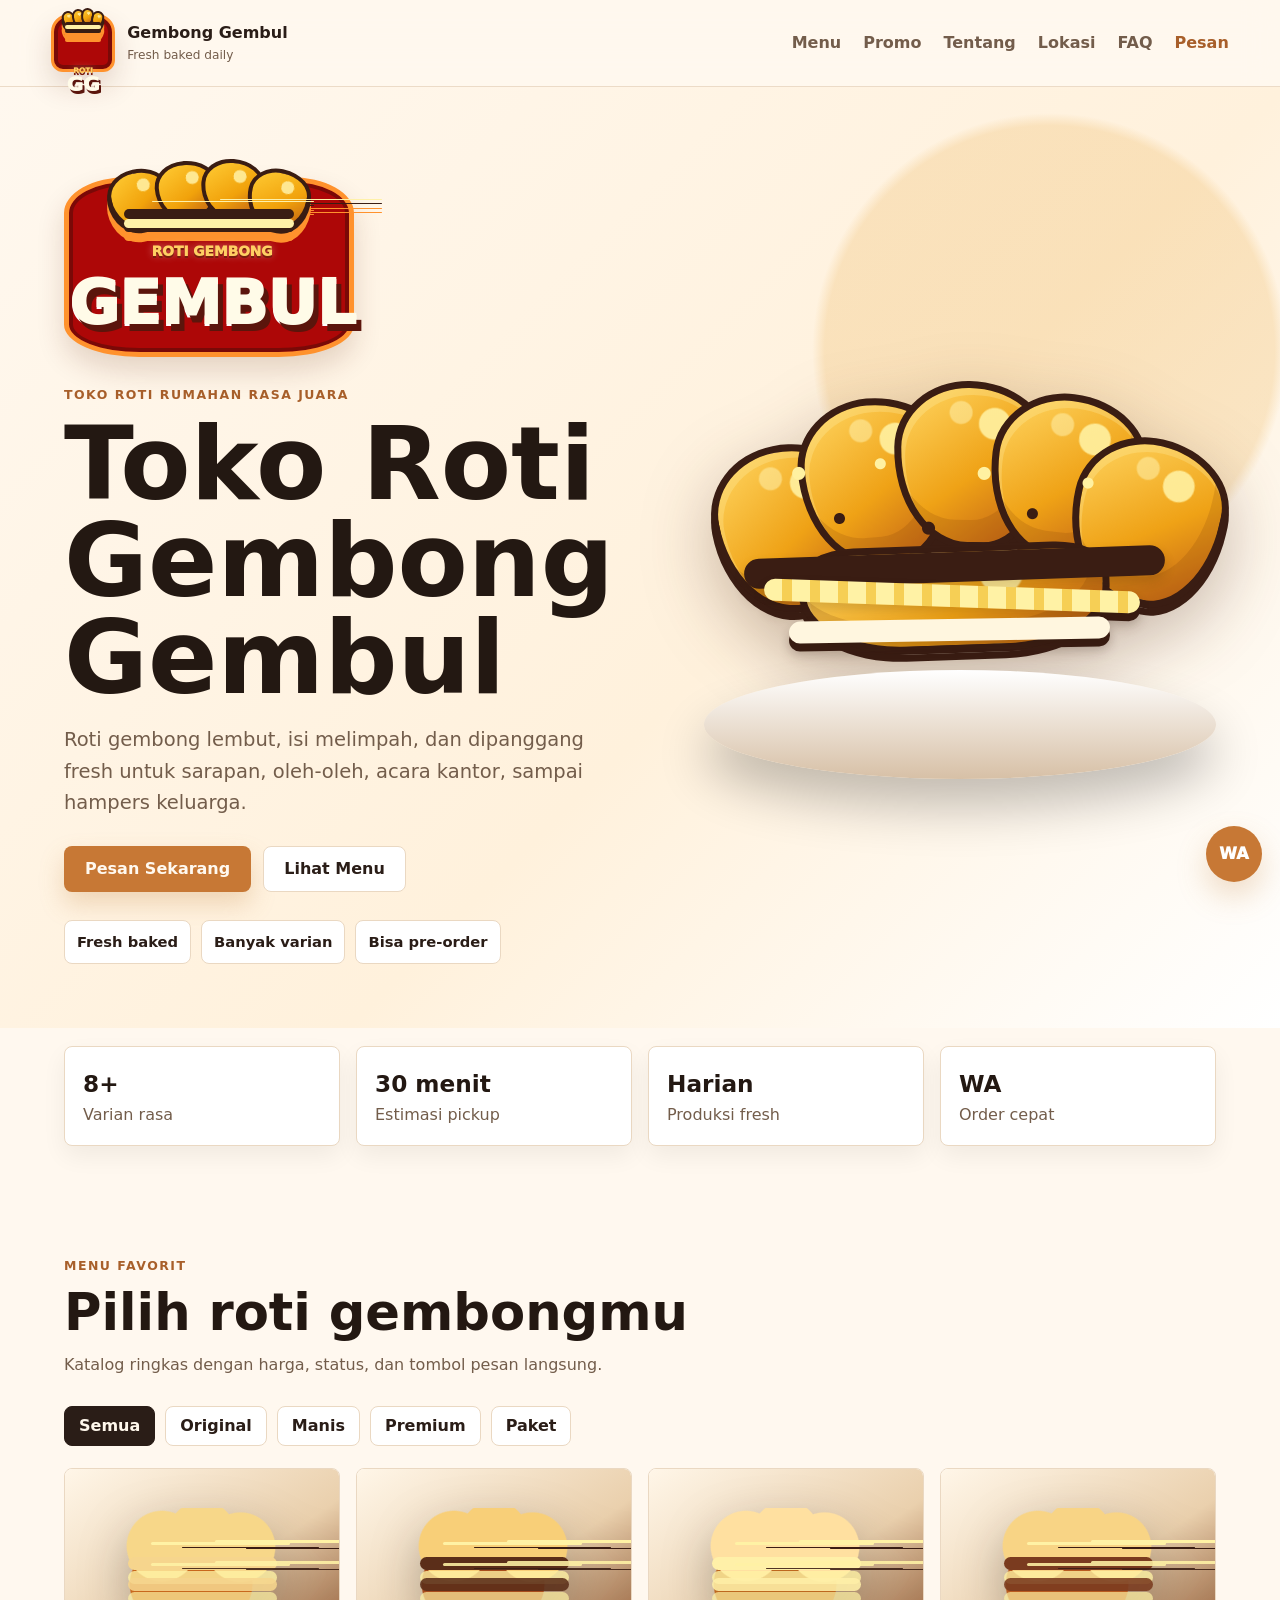
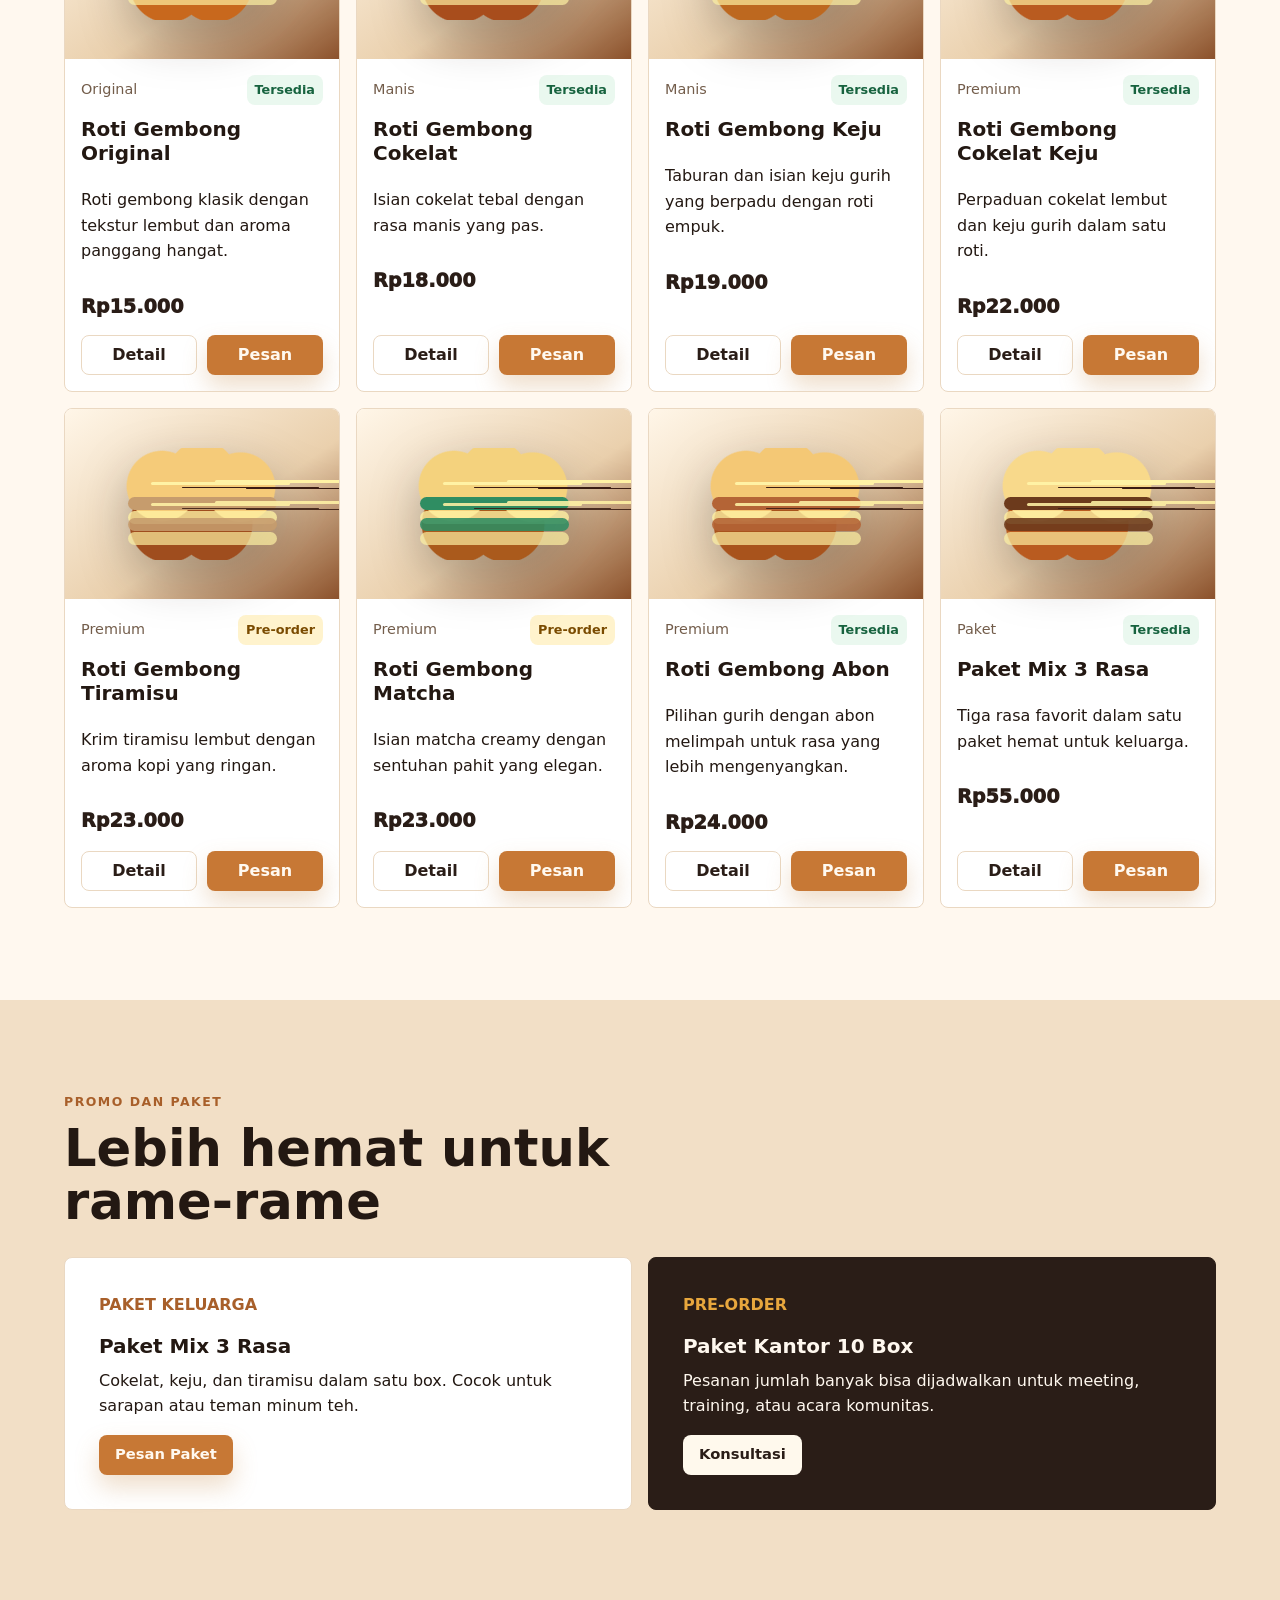
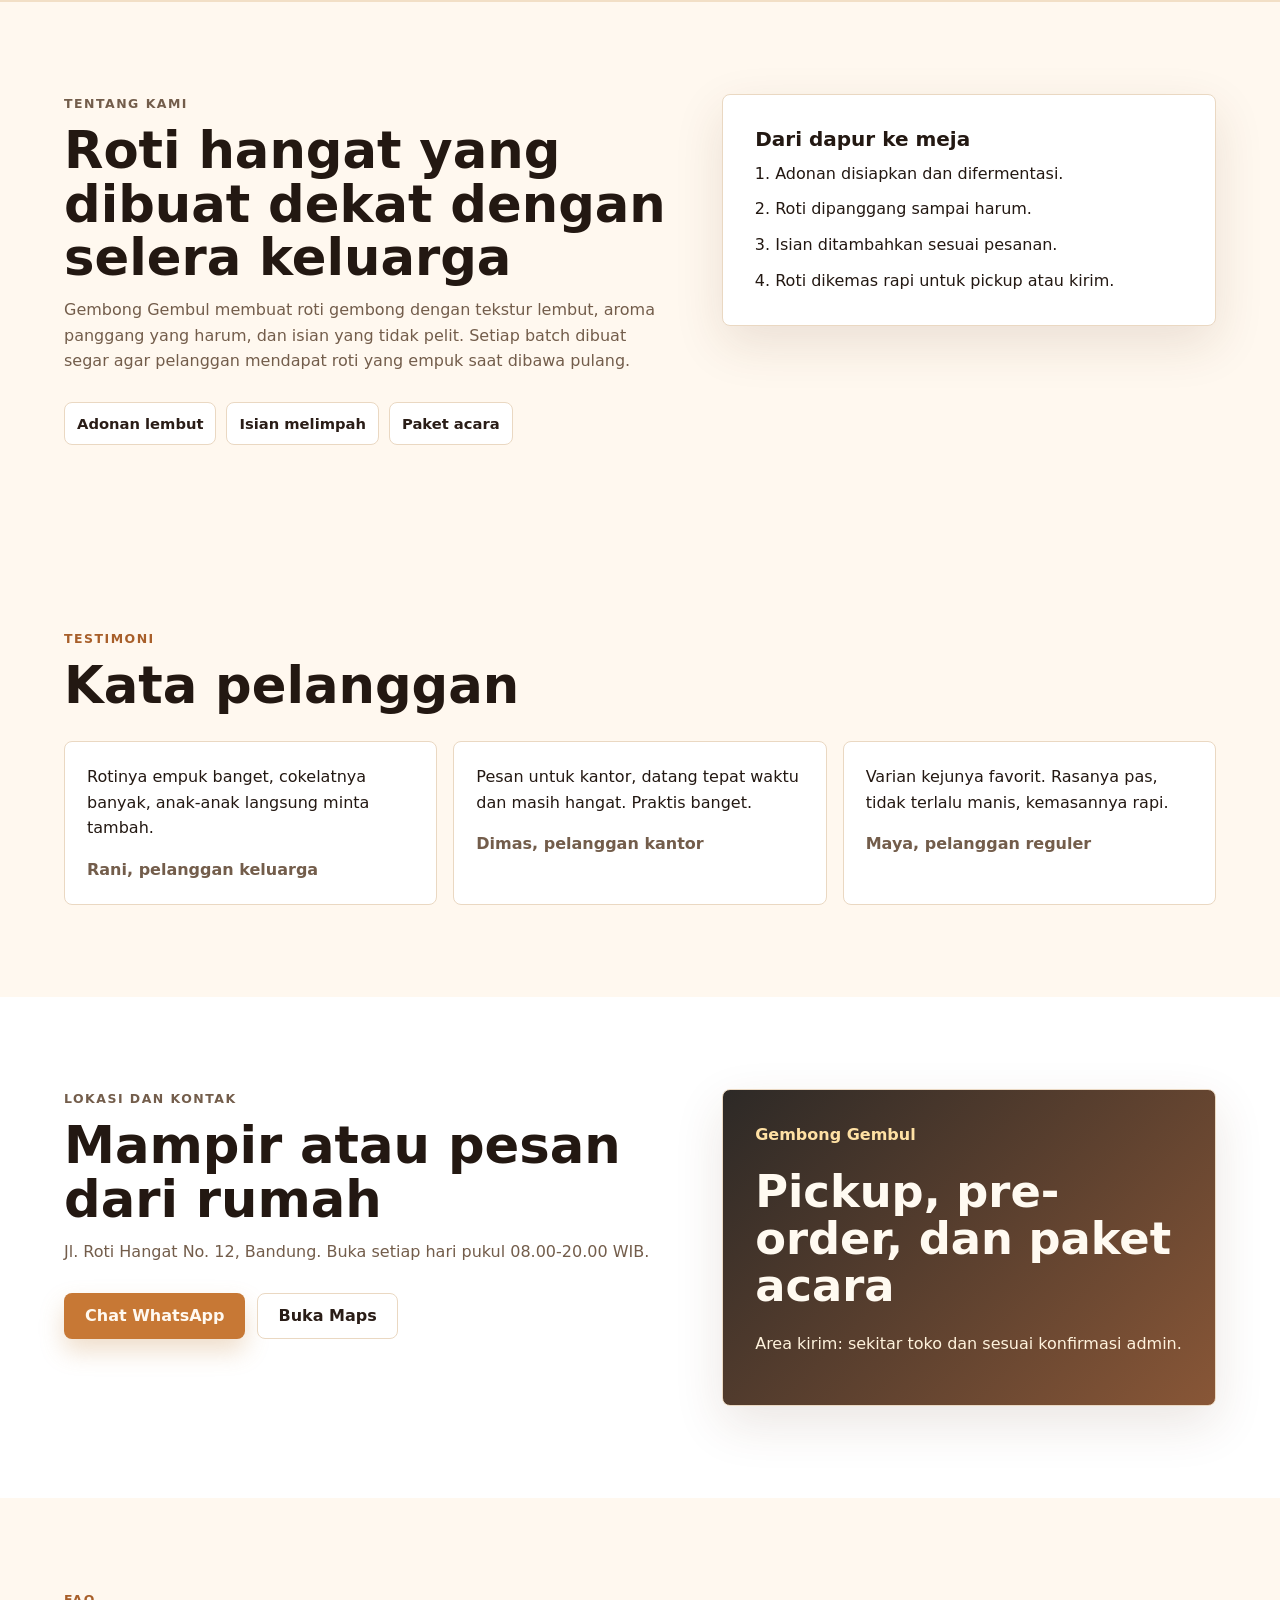
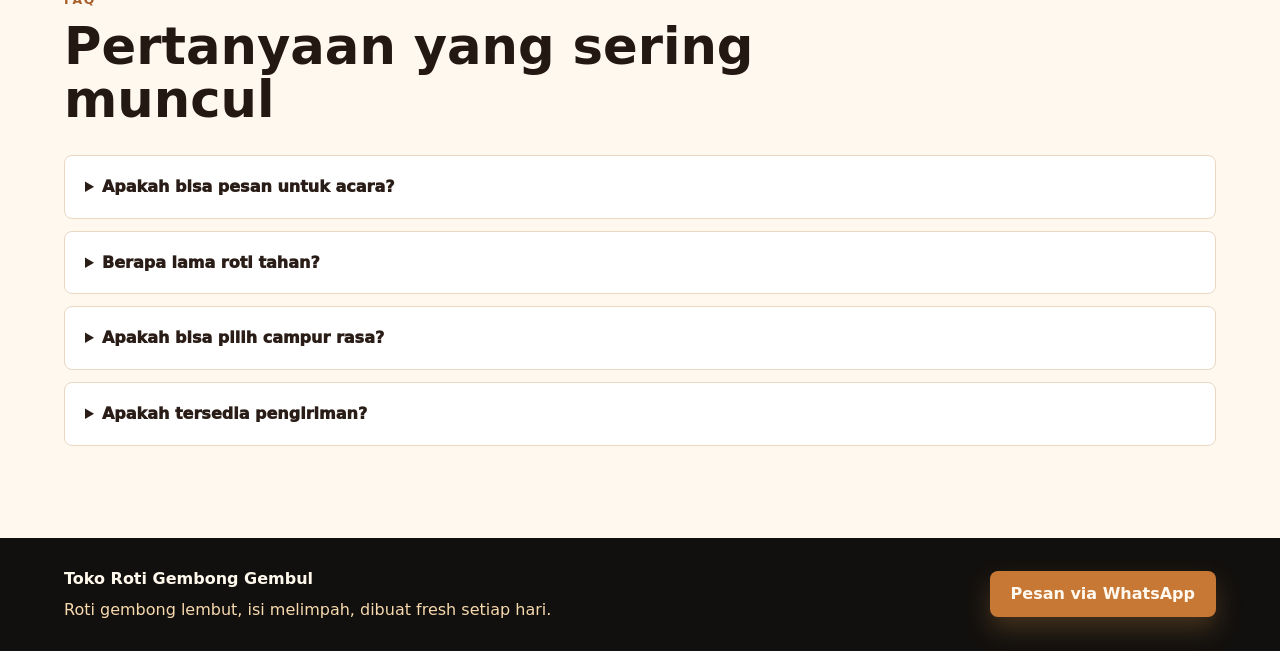
==== landingpage/index.html @ 91959597 "docs(prd): add detailed product requirement documents for three websites - Add PRD for Perpustakaan " ====
<!doctype html>
<html lang="id">
  <head>
    <meta charset="utf-8" />
    <meta name="viewport" content="width=device-width, initial-scale=1" />
    <title>Toko Roti Gembong Gembul | Roti Gembong Lembut Isi Melimpah</title>
    <meta
      name="description"
      content="Toko Roti Gembong Gembul menyediakan roti gembong lembut dengan isian melimpah, banyak varian rasa, paket hemat, dan pemesanan mudah via WhatsApp."
    />
    <link rel="stylesheet" href="styles.css" />
  </head>
  <body>
    <header class="site-header">
      <a class="brand" href="#beranda" aria-label="Toko Roti Gembong Gembul">
        <span class="logo-badge logo-badge-small" aria-hidden="true">
          <span class="logo-bread">
            <span></span>
            <span></span>
            <span></span>
            <span></span>
          </span>
          <span class="logo-label">Roti</span>
          <span class="logo-title">GG</span>
        </span>
        <span>
          <strong>Gembong Gembul</strong>
          <small>Fresh baked daily</small>
        </span>
      </a>

      <button class="menu-toggle" type="button" aria-expanded="false" aria-controls="site-nav">
        <span></span>
        <span></span>
        <span></span>
      </button>

      <nav class="site-nav" id="site-nav" aria-label="Navigasi utama">
        <a href="#menu">Menu</a>
        <a href="#promo">Promo</a>
        <a href="#tentang">Tentang</a>
        <a href="#lokasi">Lokasi</a>
        <a href="#faq">FAQ</a>
        <a class="nav-order" data-wa="Saya ingin pesan roti gembong." href="#">Pesan</a>
      </nav>
    </header>

    <main>
      <section class="hero" id="beranda">
        <div class="hero-copy">
          <div class="logo-badge hero-logo" aria-label="Logo Roti Gembong Gembul">
            <span class="logo-bread">
              <span></span>
              <span></span>
              <span></span>
              <span></span>
            </span>
            <span class="logo-label">Roti Gembong</span>
            <span class="logo-title">Gembul</span>
          </div>
          <p class="eyebrow">Toko roti rumahan rasa juara</p>
          <h1>Toko Roti Gembong Gembul</h1>
          <p class="hero-text">
            Roti gembong lembut, isi melimpah, dan dipanggang fresh untuk sarapan,
            oleh-oleh, acara kantor, sampai hampers keluarga.
          </p>
          <div class="hero-actions">
            <a class="button primary" data-wa="Saya ingin pesan roti gembong." href="#">Pesan Sekarang</a>
            <a class="button secondary" href="#menu">Lihat Menu</a>
          </div>
          <div class="hero-highlights" aria-label="Keunggulan toko">
            <span>Fresh baked</span>
            <span>Banyak varian</span>
            <span>Bisa pre-order</span>
          </div>
        </div>

        <div class="hero-visual" aria-label="Ilustrasi roti sobek gembong dengan topping melimpah">
          <div class="bread-scene">
            <div class="bread-sobek">
              <span class="bun bun-one"></span>
              <span class="bun bun-two"></span>
              <span class="bun bun-three"></span>
              <span class="bun bun-four"></span>
              <span class="bun bun-five"></span>
              <span class="bun bun-six"></span>
              <span class="topping topping-choco"></span>
              <span class="topping topping-cheese"></span>
              <span class="topping topping-crumbs"></span>
              <span class="topping topping-cream"></span>
            </div>
            <div class="plate"></div>
          </div>
        </div>
      </section>

      <section class="section compact" aria-label="Ringkasan layanan">
        <div class="stats-grid">
          <div>
            <strong>8+</strong>
            <span>Varian rasa</span>
          </div>
          <div>
            <strong>30 menit</strong>
            <span>Estimasi pickup</span>
          </div>
          <div>
            <strong>Harian</strong>
            <span>Produksi fresh</span>
          </div>
          <div>
            <strong>WA</strong>
            <span>Order cepat</span>
          </div>
        </div>
      </section>

      <section class="section" id="menu">
        <div class="section-heading">
          <p class="eyebrow">Menu favorit</p>
          <h2>Pilih roti gembongmu</h2>
          <p>Katalog ringkas dengan harga, status, dan tombol pesan langsung.</p>
        </div>

        <div class="filter-bar" aria-label="Filter kategori produk">
          <button class="filter-chip active" type="button" data-filter="Semua">Semua</button>
          <button class="filter-chip" type="button" data-filter="Original">Original</button>
          <button class="filter-chip" type="button" data-filter="Manis">Manis</button>
          <button class="filter-chip" type="button" data-filter="Premium">Premium</button>
          <button class="filter-chip" type="button" data-filter="Paket">Paket</button>
        </div>

        <div class="product-grid" id="product-grid"></div>
      </section>

      <section class="section promo-section" id="promo">
        <div class="section-heading">
          <p class="eyebrow">Promo dan paket</p>
          <h2>Lebih hemat untuk rame-rame</h2>
        </div>

        <div class="promo-grid">
          <article class="promo-panel">
            <span class="promo-label">Paket keluarga</span>
            <h3>Paket Mix 3 Rasa</h3>
            <p>Cokelat, keju, dan tiramisu dalam satu box. Cocok untuk sarapan atau teman minum teh.</p>
            <a class="button primary small" data-wa="Saya ingin pesan Paket Mix 3 Rasa." href="#">Pesan Paket</a>
          </article>
          <article class="promo-panel accent">
            <span class="promo-label">Pre-order</span>
            <h3>Paket Kantor 10 Box</h3>
            <p>Pesanan jumlah banyak bisa dijadwalkan untuk meeting, training, atau acara komunitas.</p>
            <a class="button light small" data-wa="Saya ingin konsultasi Paket Kantor 10 Box." href="#">Konsultasi</a>
          </article>
        </div>
      </section>

      <section class="section split" id="tentang">
        <div>
          <p class="eyebrow">Tentang kami</p>
          <h2>Roti hangat yang dibuat dekat dengan selera keluarga</h2>
          <p>
            Gembong Gembul membuat roti gembong dengan tekstur lembut, aroma panggang
            yang harum, dan isian yang tidak pelit. Setiap batch dibuat segar agar
            pelanggan mendapat roti yang empuk saat dibawa pulang.
          </p>
          <div class="feature-list">
            <span>Adonan lembut</span>
            <span>Isian melimpah</span>
            <span>Paket acara</span>
          </div>
        </div>
        <div class="process-box">
          <h3>Dari dapur ke meja</h3>
          <ol>
            <li>Adonan disiapkan dan difermentasi.</li>
            <li>Roti dipanggang sampai harum.</li>
            <li>Isian ditambahkan sesuai pesanan.</li>
            <li>Roti dikemas rapi untuk pickup atau kirim.</li>
          </ol>
        </div>
      </section>

      <section class="section">
        <div class="section-heading">
          <p class="eyebrow">Testimoni</p>
          <h2>Kata pelanggan</h2>
        </div>
        <div class="testimonial-grid">
          <blockquote>
            <p>Rotinya empuk banget, cokelatnya banyak, anak-anak langsung minta tambah.</p>
            <cite>Rani, pelanggan keluarga</cite>
          </blockquote>
          <blockquote>
            <p>Pesan untuk kantor, datang tepat waktu dan masih hangat. Praktis banget.</p>
            <cite>Dimas, pelanggan kantor</cite>
          </blockquote>
          <blockquote>
            <p>Varian kejunya favorit. Rasanya pas, tidak terlalu manis, kemasannya rapi.</p>
            <cite>Maya, pelanggan reguler</cite>
          </blockquote>
        </div>
      </section>

      <section class="section location-section" id="lokasi">
        <div>
          <p class="eyebrow">Lokasi dan kontak</p>
          <h2>Mampir atau pesan dari rumah</h2>
          <p>Jl. Roti Hangat No. 12, Bandung. Buka setiap hari pukul 08.00-20.00 WIB.</p>
          <div class="contact-actions">
            <a class="button primary" data-wa="Halo Toko Roti Gembong Gembul, saya ingin bertanya lokasi dan stok hari ini." href="#">Chat WhatsApp</a>
            <a class="button secondary" href="https://maps.google.com/?q=Bandung" target="_blank" rel="noreferrer">Buka Maps</a>
          </div>
        </div>
        <div class="map-card" aria-label="Ringkasan lokasi toko">
          <span>Gembong Gembul</span>
          <strong>Pickup, pre-order, dan paket acara</strong>
          <p>Area kirim: sekitar toko dan sesuai konfirmasi admin.</p>
        </div>
      </section>

      <section class="section" id="faq">
        <div class="section-heading">
          <p class="eyebrow">FAQ</p>
          <h2>Pertanyaan yang sering muncul</h2>
        </div>
        <div class="faq-list">
          <details>
            <summary>Apakah bisa pesan untuk acara?</summary>
            <p>Bisa. Pesanan jumlah banyak sebaiknya pre-order minimal H-1 agar jadwal produksi aman.</p>
          </details>
          <details>
            <summary>Berapa lama roti tahan?</summary>
            <p>Roti paling nikmat dimakan di hari yang sama. Untuk penyimpanan, tutup rapat dan hangatkan sebentar sebelum dimakan.</p>
          </details>
          <details>
            <summary>Apakah bisa pilih campur rasa?</summary>
            <p>Bisa untuk paket tertentu. Admin akan membantu konfirmasi pilihan rasa yang tersedia.</p>
          </details>
          <details>
            <summary>Apakah tersedia pengiriman?</summary>
            <p>Tersedia sesuai area dan jadwal. Biaya kirim dikonfirmasi melalui WhatsApp.</p>
          </details>
        </div>
      </section>
    </main>

    <footer class="site-footer">
      <div>
        <strong>Toko Roti Gembong Gembul</strong>
        <p>Roti gembong lembut, isi melimpah, dibuat fresh setiap hari.</p>
      </div>
      <a class="button primary" data-wa="Halo Toko Roti Gembong Gembul, saya ingin pesan." href="#">Pesan via WhatsApp</a>
    </footer>

    <dialog class="product-dialog" id="product-dialog">
      <button class="dialog-close" type="button" aria-label="Tutup detail produk">&times;</button>
      <div class="dialog-content" id="dialog-content"></div>
    </dialog>

    <a class="floating-wa" data-wa="Halo Toko Roti Gembong Gembul, saya ingin pesan." href="#" aria-label="Pesan via WhatsApp">
      WA
    </a>

    <script src="script.js"></script>
  </body>
</html>
---- landingpage/styles.css ----
:root {
  --bg: #fff8ef;
  --surface: #ffffff;
  --surface-warm: #fff0d5;
  --ink: #231812;
  --muted: #735d4b;
  --brand: #a85f2a;
  --brand-dark: #2a1d17;
  --accent: #c77835;
  --gold: #e8a73d;
  --line: #ead8c2;
  --shadow: 0 18px 50px rgba(92, 50, 21, 0.12);
  --radius: 8px;
}

* {
  box-sizing: border-box;
}

html {
  scroll-behavior: smooth;
}

body {
  margin: 0;
  background: var(--bg);
  color: var(--ink);
  font-family: Inter, ui-sans-serif, system-ui, -apple-system, BlinkMacSystemFont, "Segoe UI", sans-serif;
  line-height: 1.6;
}

a {
  color: inherit;
  text-decoration: none;
}

button,
input {
  font: inherit;
}

.site-header {
  position: sticky;
  top: 0;
  z-index: 20;
  display: flex;
  align-items: center;
  justify-content: space-between;
  gap: 24px;
  padding: 14px clamp(18px, 4vw, 56px);
  background: rgba(255, 248, 239, 0.94);
  border-bottom: 1px solid rgba(234, 216, 194, 0.9);
  backdrop-filter: blur(16px);
}

.brand {
  display: inline-flex;
  align-items: center;
  gap: 12px;
  min-width: 220px;
}

.brand strong,
.brand small {
  display: block;
}

.brand strong {
  color: var(--brand-dark);
}

.brand small {
  color: var(--muted);
  font-size: 0.76rem;
}

.logo-badge {
  position: relative;
  display: grid;
  place-items: end center;
  border: 5px solid #ff922d;
  border-radius: 22% 22% 26% 26% / 20% 20% 18% 18%;
  background: #ad0707;
  color: #fff9df;
  box-shadow:
    inset 0 0 0 4px rgba(78, 12, 8, 0.52),
    0 14px 28px rgba(86, 28, 6, 0.16);
  overflow: visible;
  isolation: isolate;
}

.logo-badge::after {
  content: "";
  position: absolute;
  left: 100%;
  right: 100%;
  bottom: -9%;
  height: 24%;
  background: #ad0707;
  border-bottom: 5px solid #ff922d;
  transform: rotate(0deg);
  transform-origin: center;
  z-index: 0;
}

.logo-badge-small {
  width: 64px;
  height: 58px;
  flex: 0 0 auto;
  border-width: 3px;
  border-radius: 18px 18px 12px 12px;
}

.hero-logo {
  width: min(290px, 86vw);
  height: 180px;
  margin-bottom: 28px;
}

.logo-bread {
  position: absolute;
  left: 14%;
  right: 14%;
  top: -14%;
  height: 48%;
  filter:
    drop-shadow(0 4px 0 #3a1d13)
    drop-shadow(0 9px 0 #ff922d);
  z-index: 2;
}

.logo-bread span {
  position: absolute;
  top: 14%;
  width: 31%;
  height: 74%;
  border: 4px solid #3a1d13;
  border-radius: 48% 52% 44% 48% / 42% 40% 56% 58%;
  background:
    radial-gradient(circle at 62% 25%, rgba(255, 238, 159, 0.9) 0 12%, transparent 13%),
    linear-gradient(145deg, #ffcc35 0%, #f1a20b 58%, #bc5b14 100%);
}

.logo-bread span:nth-child(1) {
  left: 0;
  transform: rotate(-12deg);
}

.logo-bread span:nth-child(2) {
  left: 23%;
  top: 4%;
  transform: rotate(-4deg);
}

.logo-bread span:nth-child(3) {
  left: 46%;
  top: 1%;
  transform: rotate(4deg);
}

.logo-bread span:nth-child(4) {
  left: 69%;
  transform: rotate(12deg);
}

.logo-bread::before,
.logo-bread::after {
  content: "";
  position: absolute;
  left: 8%;
  right: 8%;
  z-index: 2;
  border-radius: 999px;
}

.logo-bread::before {
  top: 63%;
  height: 10px;
  background: #3a1d13;
}

.logo-bread::after {
  top: 75%;
  height: 9px;
  background: #fff1a8;
  box-shadow:
    24px -22px 0 -4px #fff1a8,
    58px -18px 0 -5px #3a1d13,
    92px -24px 0 -4px #fff1a8,
    126px -19px 0 -5px #3a1d13;
}

.logo-label,
.logo-title {
  position: relative;
  z-index: 2;
  display: block;
  width: 100%;
  text-align: center;
  line-height: 1;
  text-transform: uppercase;
}

.logo-label {
  margin-top: 50px;
  color: #ffcf63;
  font-size: 0.86rem;
  font-weight: 950;
  text-shadow:
    0 2px 0 #7a1d0d,
    0 0 8px rgba(255, 255, 255, 0.4);
}

.logo-title {
  padding-bottom: 18px;
  color: #fffbe8;
  font-size: 3.8rem;
  font-weight: 1000;
  letter-spacing: 0;
  text-shadow:
    5px 7px 0 #5b150c,
    0 2px 0 #ffffff;
}

.logo-badge-small .logo-bread {
  left: 13%;
  right: 13%;
  top: -18%;
  height: 44%;
}

.logo-badge-small .logo-bread span {
  border-width: 2px;
}

.logo-badge-small .logo-bread::before {
  height: 4px;
}

.logo-badge-small .logo-bread::after {
  height: 4px;
  box-shadow: none;
}

.logo-badge-small .logo-label {
  font-size: 0.46rem;
}

.logo-badge-small .logo-title {
  padding-bottom: 7px;
  font-size: 1.25rem;
  text-shadow: 2px 3px 0 #5b150c;
}

.site-nav {
  display: flex;
  align-items: center;
  gap: 22px;
  color: var(--muted);
  font-weight: 700;
}

.site-nav a {
  padding: 8px 0;
}

.site-nav a:hover {
  color: var(--brand);
}

.nav-order {
  color: var(--brand);
}

.menu-toggle {
  display: none;
  width: 42px;
  height: 42px;
  padding: 0;
  border: 1px solid var(--line);
  border-radius: var(--radius);
  background: var(--surface);
}

.menu-toggle span {
  display: block;
  width: 18px;
  height: 2px;
  margin: 4px auto;
  background: var(--ink);
}

.hero {
  display: grid;
  grid-template-columns: minmax(0, 1.02fr) minmax(320px, 0.98fr);
  align-items: center;
  min-height: calc(100vh - 74px);
  gap: clamp(28px, 5vw, 70px);
  padding: clamp(42px, 7vw, 90px) clamp(18px, 5vw, 72px) clamp(36px, 6vw, 64px);
  background:
    radial-gradient(circle at 82% 28%, rgba(232, 167, 61, 0.22) 0 18%, transparent 19%),
    linear-gradient(135deg, #fff8ef 0%, #fff1dc 58%, #ffffff 100%);
  color: var(--ink);
}

.eyebrow {
  margin: 0 0 10px;
  color: var(--brand);
  font-size: 0.78rem;
  font-weight: 900;
  letter-spacing: 0.12em;
  text-transform: uppercase;
}

h1,
h2,
h3,
p {
  margin-top: 0;
}

h1 {
  max-width: 760px;
  margin-bottom: 18px;
  font-size: clamp(3rem, 8vw, 6.6rem);
  line-height: 0.95;
  letter-spacing: 0;
}

h2 {
  margin-bottom: 12px;
  font-size: clamp(2rem, 4vw, 3.35rem);
  line-height: 1.05;
  letter-spacing: 0;
}

h3 {
  margin-bottom: 10px;
  font-size: 1.25rem;
  line-height: 1.2;
}

.hero-text {
  max-width: 650px;
  color: var(--muted);
  font-size: clamp(1.03rem, 2vw, 1.22rem);
}

.hero-actions,
.contact-actions {
  display: flex;
  flex-wrap: wrap;
  gap: 12px;
  margin-top: 28px;
}

.button {
  display: inline-flex;
  align-items: center;
  justify-content: center;
  min-height: 46px;
  padding: 0 20px;
  border: 1px solid transparent;
  border-radius: var(--radius);
  font-weight: 900;
  line-height: 1;
  cursor: pointer;
}

.button.primary {
  background: var(--accent);
  color: #fff9f0;
  box-shadow: 0 12px 24px rgba(196, 135, 69, 0.28);
}

.button.secondary {
  background: var(--surface);
  border-color: var(--line);
  color: var(--brand-dark);
}

.button.light {
  background: #fff9ed;
  color: var(--brand-dark);
}

.button.small {
  min-height: 40px;
  padding: 0 15px;
  font-size: 0.92rem;
}

.hero-highlights,
.feature-list {
  display: flex;
  flex-wrap: wrap;
  gap: 10px;
  margin-top: 28px;
}

.hero-highlights span,
.feature-list span {
  padding: 9px 12px;
  border: 1px solid var(--line);
  border-radius: var(--radius);
  font-size: 0.92rem;
  font-weight: 800;
}

.hero-highlights span {
  background: #ffffff;
  color: var(--brand-dark);
}

.feature-list span {
  background: #ffffff;
  color: var(--brand-dark);
}

.hero-visual {
  display: grid;
  min-height: 480px;
  place-items: center;
}

.bread-scene {
  position: relative;
  width: min(100%, 560px);
  aspect-ratio: 1 / 0.85;
}

.bread-sobek {
  position: absolute;
  inset: 6% 3% 20%;
  filter:
    drop-shadow(0 8px 0 #3a1d13)
    drop-shadow(0 22px 34px rgba(63, 30, 9, 0.28));
}

.bun {
  position: absolute;
  width: 31%;
  height: 50%;
  border: 7px solid #3a1d13;
  border-radius: 48% 52% 42% 48% / 40% 38% 58% 60%;
  background:
    radial-gradient(circle at 66% 23%, rgba(255, 239, 158, 0.92) 0 10%, transparent 11%),
    radial-gradient(circle at 42% 16%, rgba(255, 240, 170, 0.55) 0 7%, transparent 8%),
    linear-gradient(145deg, #ffd662 0%, #efa216 55%, #bd5b16 100%);
  box-shadow:
    inset -12px -22px 0 rgba(110, 50, 12, 0.16),
    inset 4px 7px 0 rgba(255, 245, 183, 0.24);
}

.bun-one {
  left: 3%;
  top: 22%;
  transform: rotate(-11deg);
}

.bun-two {
  left: 20%;
  top: 8%;
  transform: rotate(-5deg);
}

.bun-three {
  left: 39%;
  top: 3%;
  transform: rotate(1deg);
}

.bun-four {
  left: 58%;
  top: 7%;
  transform: rotate(7deg);
}

.bun-five {
  left: 74%;
  top: 20%;
  transform: rotate(13deg);
}

.bun-six {
  left: 20%;
  top: 52%;
  width: 62%;
  height: 32%;
  border-radius: 18% 18% 34% 34% / 28% 28% 58% 58%;
  transform: rotate(-2deg);
}

.topping {
  position: absolute;
  z-index: 2;
  border-radius: 999px;
  box-shadow: 0 6px 12px rgba(38, 18, 6, 0.16);
}

.topping-choco {
  left: 9%;
  right: 7%;
  top: 54%;
  height: 30px;
  background: #3a1d13;
  transform: rotate(-2deg);
}

.topping-cheese {
  left: 13%;
  right: 12%;
  top: 64%;
  height: 22px;
  background: repeating-linear-gradient(90deg, #fff2a5 0 18px, #f6cf55 18px 28px);
  transform: rotate(2deg);
}

.topping-cream {
  left: 18%;
  right: 18%;
  top: 74%;
  height: 22px;
  background: #fff6df;
  transform: rotate(-1deg);
}

.topping-crumbs {
  left: 14%;
  top: 20%;
  width: 74%;
  height: 48%;
  background:
    radial-gradient(circle at 8% 22%, #fff1a1 0 6px, transparent 7px),
    radial-gradient(circle at 19% 50%, #3a1d13 0 5px, transparent 6px),
    radial-gradient(circle at 30% 16%, #fff1a1 0 5px, transparent 6px),
    radial-gradient(circle at 43% 56%, #3a1d13 0 6px, transparent 7px),
    radial-gradient(circle at 58% 22%, #fff1a1 0 6px, transparent 7px),
    radial-gradient(circle at 71% 47%, #3a1d13 0 5px, transparent 6px),
    radial-gradient(circle at 86% 28%, #fff1a1 0 5px, transparent 6px);
  box-shadow: none;
}

.plate {
  position: absolute;
  left: 4%;
  right: 0;
  bottom: 4%;
  height: 24%;
  border-radius: 50%;
  background: linear-gradient(180deg, #ffffff 0%, #d7c0a6 100%);
  box-shadow: 0 28px 50px rgba(0, 0, 0, 0.24);
}

.section {
  padding: clamp(54px, 8vw, 92px) clamp(18px, 5vw, 72px);
}

.section.compact {
  padding-top: 18px;
  padding-bottom: 18px;
}

.section-heading {
  max-width: 720px;
  margin-bottom: 28px;
}

.section-heading p:not(.eyebrow) {
  color: var(--muted);
}

.stats-grid,
.product-grid,
.promo-grid,
.testimonial-grid {
  display: grid;
  gap: 16px;
}

.stats-grid {
  grid-template-columns: repeat(4, minmax(0, 1fr));
}

.stats-grid div {
  padding: 18px;
  border: 1px solid var(--line);
  border-radius: var(--radius);
  background: var(--surface);
  box-shadow: 0 10px 24px rgba(18, 16, 14, 0.06);
}

.stats-grid strong,
.stats-grid span {
  display: block;
}

.stats-grid strong {
  font-size: 1.45rem;
}

.stats-grid span {
  color: var(--muted);
}

.filter-bar {
  display: flex;
  flex-wrap: wrap;
  gap: 10px;
  margin-bottom: 22px;
}

.filter-chip {
  min-height: 40px;
  padding: 0 14px;
  border: 1px solid var(--line);
  border-radius: var(--radius);
  background: var(--surface);
  color: var(--brand-dark);
  font-weight: 900;
  cursor: pointer;
}

.filter-chip.active {
  background: var(--brand-dark);
  border-color: var(--brand-dark);
  color: #fff8ec;
}

.product-grid {
  grid-template-columns: repeat(4, minmax(0, 1fr));
}

.product-card,
.promo-panel,
.process-box,
.map-card,
blockquote,
details {
  border: 1px solid var(--line);
  border-radius: var(--radius);
  background: var(--surface);
}

.product-card {
  display: flex;
  min-height: 100%;
  flex-direction: column;
  overflow: hidden;
}

.product-art {
  display: grid;
  min-height: 190px;
  place-items: center;
  background:
    radial-gradient(circle at 50% 45%, rgba(255, 255, 255, 0.75) 0 18%, transparent 19%),
    linear-gradient(145deg, #fff6e8 0%, #ead0ad 58%, #8b512b 100%);
}

.mini-bread {
  position: relative;
  width: 154px;
  height: 112px;
  background:
    radial-gradient(circle at 24% 34%, var(--bread-a) 0 25%, transparent 26%),
    radial-gradient(circle at 50% 24%, var(--bread-a) 0 29%, transparent 30%),
    radial-gradient(circle at 75% 35%, var(--bread-a) 0 25%, transparent 26%),
    radial-gradient(circle at 28% 68%, var(--bread-b) 0 28%, transparent 29%),
    radial-gradient(circle at 58% 68%, var(--bread-b) 0 32%, transparent 33%);
  filter: drop-shadow(0 18px 24px rgba(18, 16, 14, 0.28));
}

.mini-bread::before,
.mini-bread::after {
  content: "";
  position: absolute;
  left: 3px;
  right: 2px;
  height: 13px;
  border-radius: 999px;
  background: var(--filling);
  box-shadow:
    0 14px 0 rgba(255, 242, 165, 0.78),
    18px -20px 0 -5px #fff2a5,
    48px -16px 0 -6px #3a1d13,
    82px -22px 0 -5px #fff2a5,
    112px -15px 0 -6px #3a1d13;
}

.mini-bread::before {
  top: 49px;
}

.mini-bread::after {
  top: 70px;
  opacity: 0.88;
}

.product-body {
  display: flex;
  flex: 1;
  flex-direction: column;
  gap: 12px;
  padding: 16px;
}

.product-meta {
  display: flex;
  align-items: center;
  justify-content: space-between;
  gap: 10px;
  color: var(--muted);
  font-size: 0.9rem;
}

.product-price {
  color: var(--brand-dark);
  font-size: 1.2rem;
  font-weight: 950;
}

.status {
  width: fit-content;
  padding: 5px 8px;
  border-radius: var(--radius);
  background: #eaf8ef;
  color: #17633f;
  font-size: 0.8rem;
  font-weight: 900;
}

.status.preorder {
  background: #fff3cd;
  color: #7a4b00;
}

.status.soldout {
  background: #f8e4dd;
  color: #8b2d12;
}

.product-actions {
  display: grid;
  grid-template-columns: 1fr 1fr;
  gap: 10px;
  margin-top: auto;
}

.product-actions .button {
  min-height: 40px;
  padding: 0 12px;
}

.promo-section {
  background: #f2dfc6;
  color: var(--ink);
}

.promo-section .section-heading p:not(.eyebrow) {
  color: var(--muted);
}

.promo-grid {
  grid-template-columns: 1fr 1fr;
}

.promo-panel {
  padding: clamp(22px, 4vw, 34px);
}

.promo-panel.accent {
  background: var(--brand-dark);
  border-color: var(--brand-dark);
  color: #fff8ef;
}

.promo-label {
  display: inline-flex;
  margin-bottom: 16px;
  color: var(--brand);
  font-weight: 900;
  text-transform: uppercase;
}

.promo-panel.accent .promo-label {
  color: var(--gold);
}

.split,
.location-section {
  display: grid;
  grid-template-columns: 1fr 0.82fr;
  align-items: start;
  gap: clamp(24px, 5vw, 56px);
}

.split p,
.location-section p {
  color: var(--muted);
}

.process-box,
.map-card {
  padding: clamp(20px, 4vw, 32px);
  box-shadow: var(--shadow);
}

.process-box ol {
  margin: 0;
  padding-left: 20px;
}

.process-box li + li {
  margin-top: 10px;
}

.testimonial-grid {
  grid-template-columns: repeat(3, minmax(0, 1fr));
}

blockquote {
  margin: 0;
  padding: 22px;
}

blockquote p {
  color: var(--ink);
}

cite {
  color: var(--muted);
  font-style: normal;
  font-weight: 900;
}

.location-section {
  background: #ffffff;
}

.map-card {
  min-height: 260px;
  background:
    linear-gradient(135deg, rgba(27, 23, 20, 0.92), rgba(120, 63, 27, 0.88)),
    repeating-linear-gradient(45deg, rgba(255, 255, 255, 0.22) 0 1px, transparent 1px 22px);
  color: #fffaf1;
}

.map-card span,
.map-card strong {
  display: block;
}

.map-card span {
  margin-bottom: 20px;
  color: #ffe1a4;
  font-weight: 900;
}

.map-card strong {
  max-width: 420px;
  font-size: clamp(1.8rem, 4vw, 2.8rem);
  line-height: 1.05;
}

.map-card p {
  margin-top: 22px;
  color: #fff3dd;
}

.faq-list {
  display: grid;
  gap: 12px;
}

details {
  padding: 18px 20px;
}

summary {
  color: var(--brand-dark);
  font-weight: 950;
  cursor: pointer;
}

details p {
  margin: 12px 0 0;
  color: var(--muted);
}

.site-footer {
  display: flex;
  align-items: center;
  justify-content: space-between;
  gap: 22px;
  padding: 28px clamp(18px, 5vw, 72px);
  background: #12100e;
  color: #fff8ec;
}

.site-footer p {
  margin: 6px 0 0;
  color: #f7d9ae;
}

.floating-wa {
  position: fixed;
  right: 18px;
  bottom: 18px;
  z-index: 30;
  display: grid;
  width: 56px;
  height: 56px;
  place-items: center;
  border-radius: 50%;
  background: var(--accent);
  color: #fff;
  font-weight: 950;
  box-shadow: 0 14px 30px rgba(196, 135, 69, 0.28);
}

.product-dialog {
  width: min(720px, calc(100% - 28px));
  padding: 0;
  border: 0;
  border-radius: var(--radius);
  background: var(--surface);
  box-shadow: 0 28px 90px rgba(34, 21, 12, 0.32);
}

.product-dialog::backdrop {
  background: rgba(36, 23, 15, 0.55);
}

.dialog-close {
  position: absolute;
  top: 10px;
  right: 10px;
  z-index: 2;
  width: 38px;
  height: 38px;
  border: 1px solid var(--line);
  border-radius: var(--radius);
  background: var(--surface);
  color: var(--ink);
  font-size: 1.7rem;
  line-height: 1;
  cursor: pointer;
}

.dialog-content {
  display: grid;
  grid-template-columns: 0.8fr 1fr;
}

.dialog-content .product-art {
  min-height: 360px;
}

.dialog-info {
  padding: 32px;
}

.dialog-info p {
  color: var(--muted);
}

.dialog-facts {
  display: grid;
  gap: 8px;
  margin: 18px 0 24px;
}

.dialog-facts span {
  padding: 10px 12px;
  border-radius: var(--radius);
  background: #fff4df;
  color: var(--brand-dark);
  font-weight: 800;
}

@media (max-width: 1000px) {
  .hero,
  .split,
  .location-section {
    grid-template-columns: 1fr;
  }

  .hero {
    min-height: auto;
  }

  .hero-visual {
    min-height: 360px;
  }

  .product-grid {
    grid-template-columns: repeat(2, minmax(0, 1fr));
  }
}

@media (max-width: 760px) {
  .menu-toggle {
    display: block;
  }

  .site-header {
    align-items: flex-start;
  }

  .site-nav {
    position: absolute;
    top: 72px;
    left: 14px;
    right: 14px;
    display: none;
    flex-direction: column;
    align-items: stretch;
    gap: 0;
    padding: 10px 16px;
    border: 1px solid var(--line);
    border-radius: var(--radius);
    background: var(--surface);
    color: var(--ink);
    box-shadow: var(--shadow);
  }

  .site-nav.open {
    display: flex;
  }

  .site-nav a {
    padding: 12px 0;
  }

  .brand {
    min-width: 0;
  }

  .logo-badge-small {
    width: 56px;
    height: 52px;
  }

  .hero-logo {
    width: min(245px, 82vw);
    height: 154px;
    margin-bottom: 22px;
  }

  .hero-logo .logo-title {
    font-size: 3.05rem;
  }

  .hero {
    padding-top: 36px;
  }

  .hero-visual {
    min-height: 280px;
  }

  .stats-grid,
  .product-grid,
  .promo-grid,
  .testimonial-grid,
  .dialog-content {
    grid-template-columns: 1fr;
  }

  .product-actions {
    grid-template-columns: 1fr;
  }

  .site-footer {
    align-items: flex-start;
    flex-direction: column;
  }

  .dialog-content .product-art {
    min-height: 220px;
  }
}

@media (max-width: 430px) {
  .brand small {
    display: none;
  }

  .brand strong {
    max-width: 150px;
    line-height: 1.1;
  }

  h1 {
    font-size: 2.65rem;
  }

  .button {
    width: 100%;
  }
}
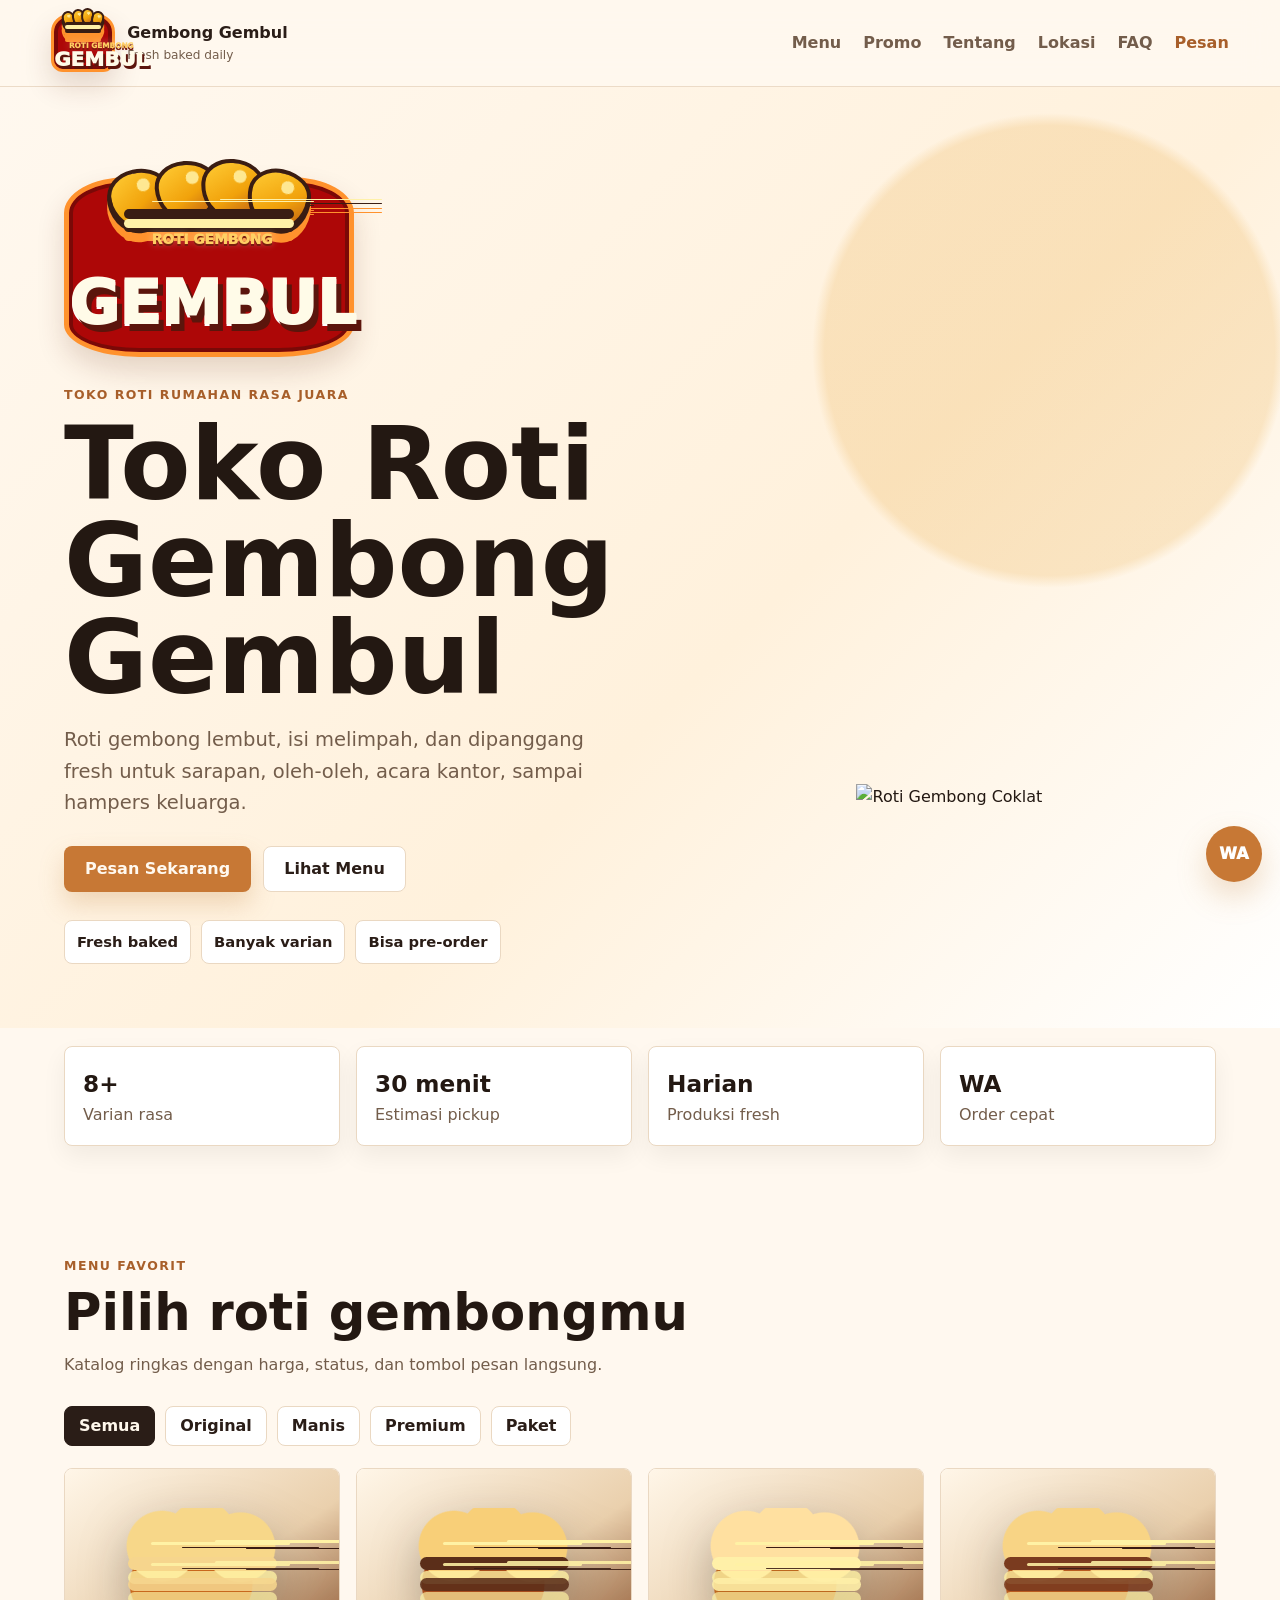
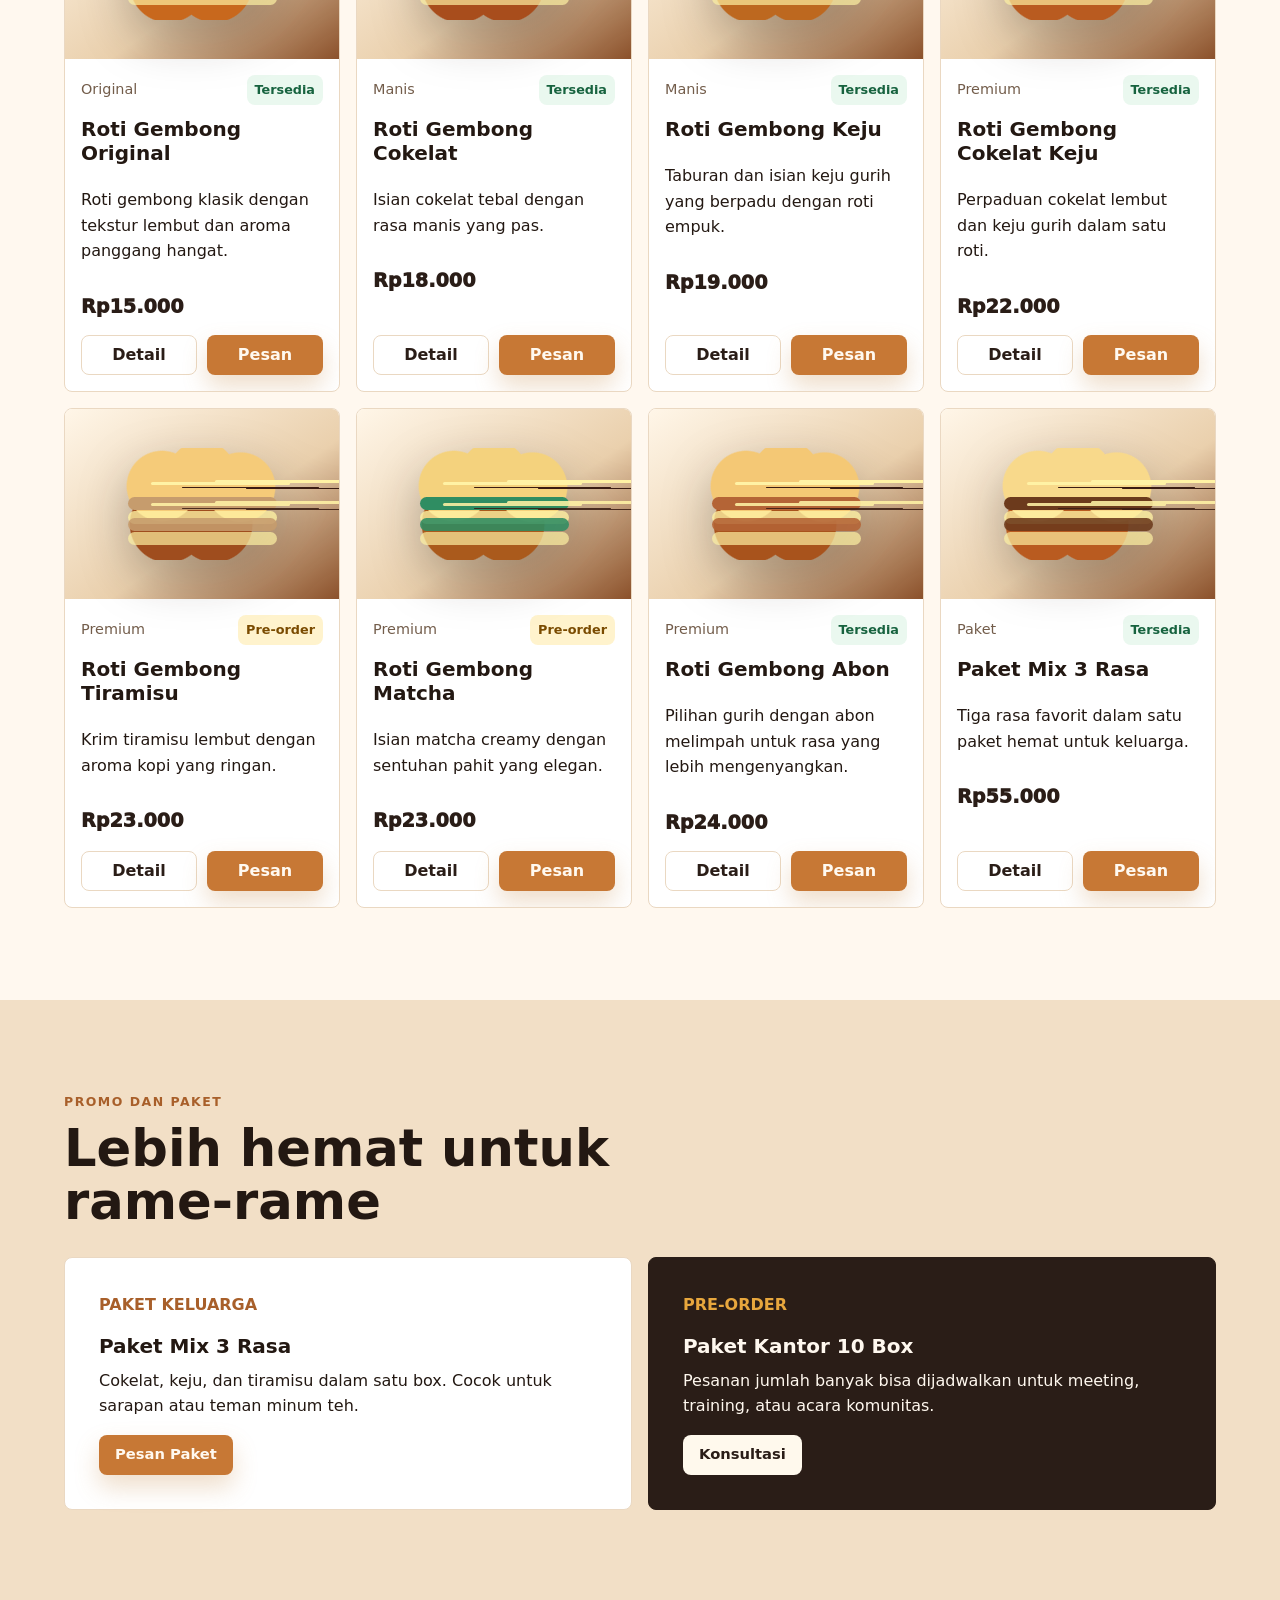
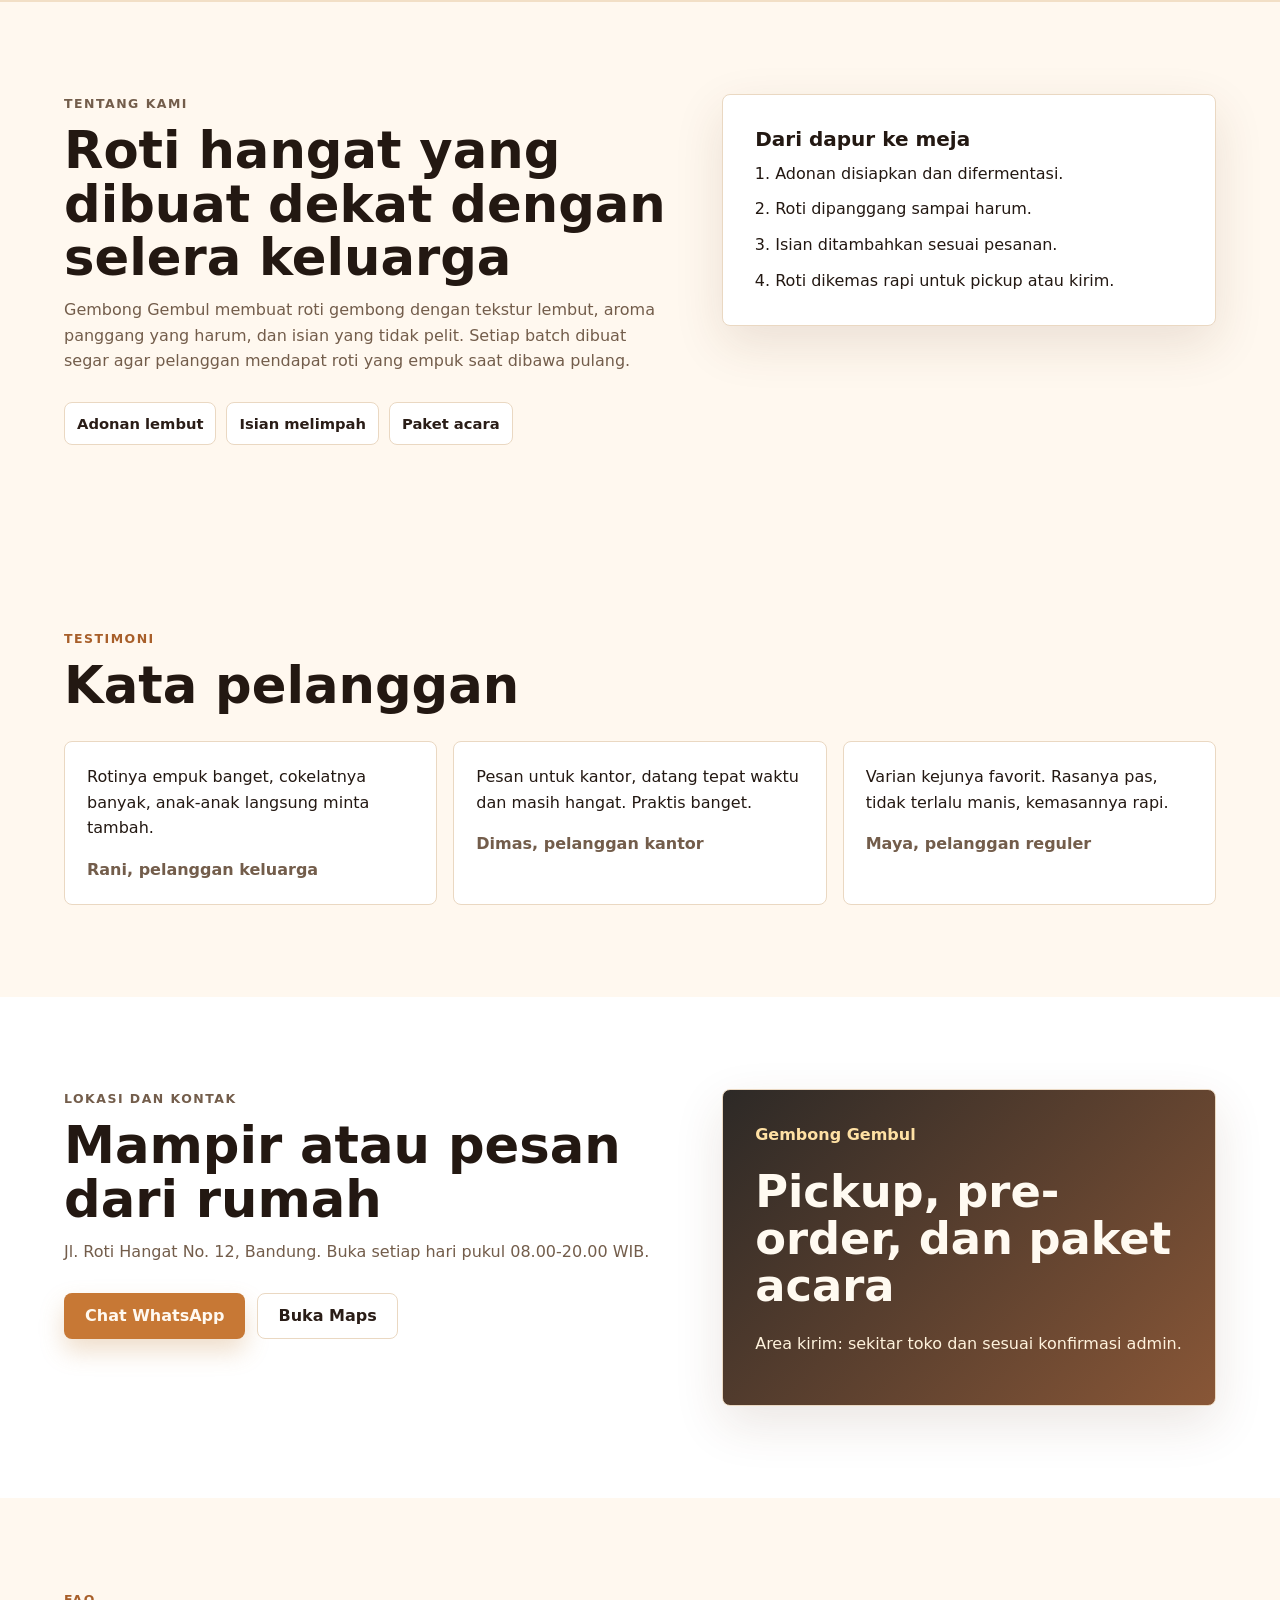
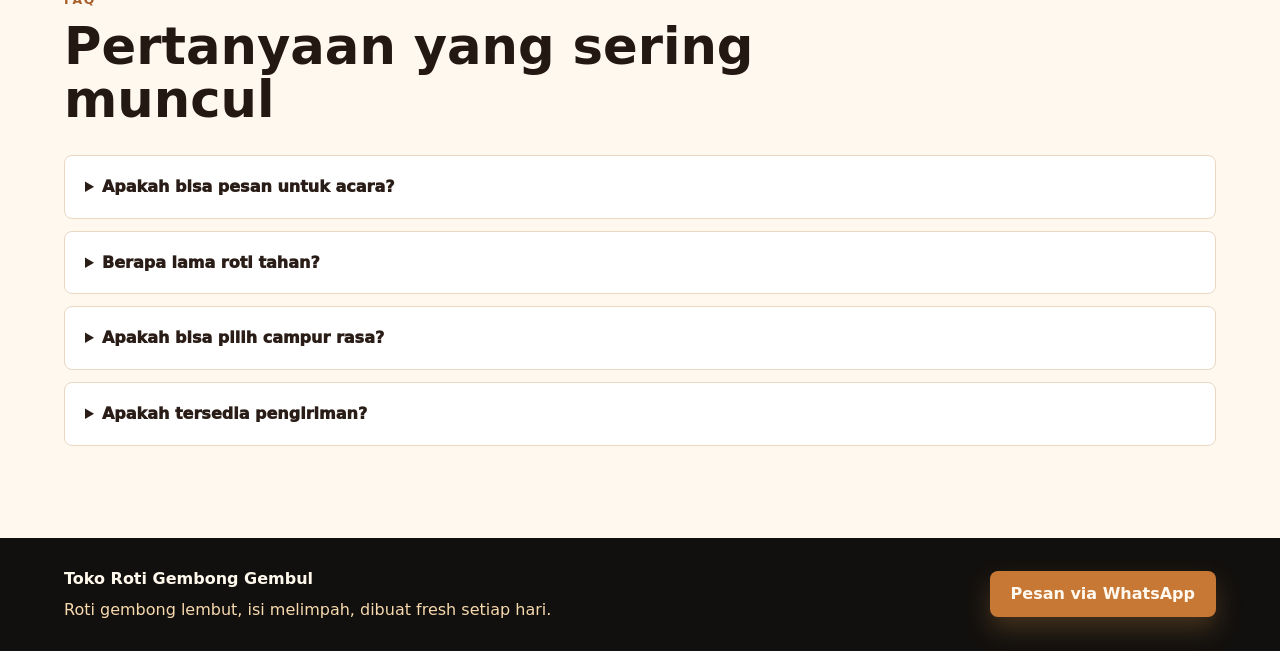
==== commit 29b8cea9: "Remove invalid file" ====
--- a/landingpage/index.html
+++ b/landingpage/index.html
@@ -20,8 +20,8 @@
             <span></span>
             <span></span>
           </span>
-          <span class="logo-label">Roti</span>
-          <span class="logo-title">GG</span>
+          <span class="logo-label">Roti Gembong</span>
+          <span class="logo-title">Gembul</span>
         </span>
         <span>
           <strong>Gembong Gembul</strong>
@@ -76,8 +76,9 @@
         </div>
 
         <div class="hero-visual" aria-label="Ilustrasi roti sobek gembong dengan topping melimpah">
-          <div class="bread-scene">
-            <div class="bread-sobek">
+          <div class="bread-scene"></div>
+            <img src="images/images.png" alt="Roti Gembong Coklat">
+            <!-- <div class="bread-sobek">
               <span class="bun bun-one"></span>
               <span class="bun bun-two"></span>
               <span class="bun bun-three"></span>
@@ -90,8 +91,8 @@
               <span class="topping topping-cream"></span>
             </div>
             <div class="plate"></div>
-          </div>
-        </div>
+          </div> -->
+        
       </section>
 
       <section class="section compact" aria-label="Ringkasan layanan">
--- a/landingpage/styles.css
+++ b/landingpage/styles.css
@@ -202,7 +202,7 @@
 }
 
 .logo-label {
-  margin-top: 50px;
+  margin-top: 25px;
   color: #ffcf63;
   font-size: 0.86rem;
   font-weight: 950;
@@ -426,7 +426,7 @@
 .bread-scene {
   position: relative;
   width: min(100%, 560px);
-  aspect-ratio: 1 / 0.85;
+  aspect-ratio: 1 / 0.85; 
 }
 
 .bread-sobek {
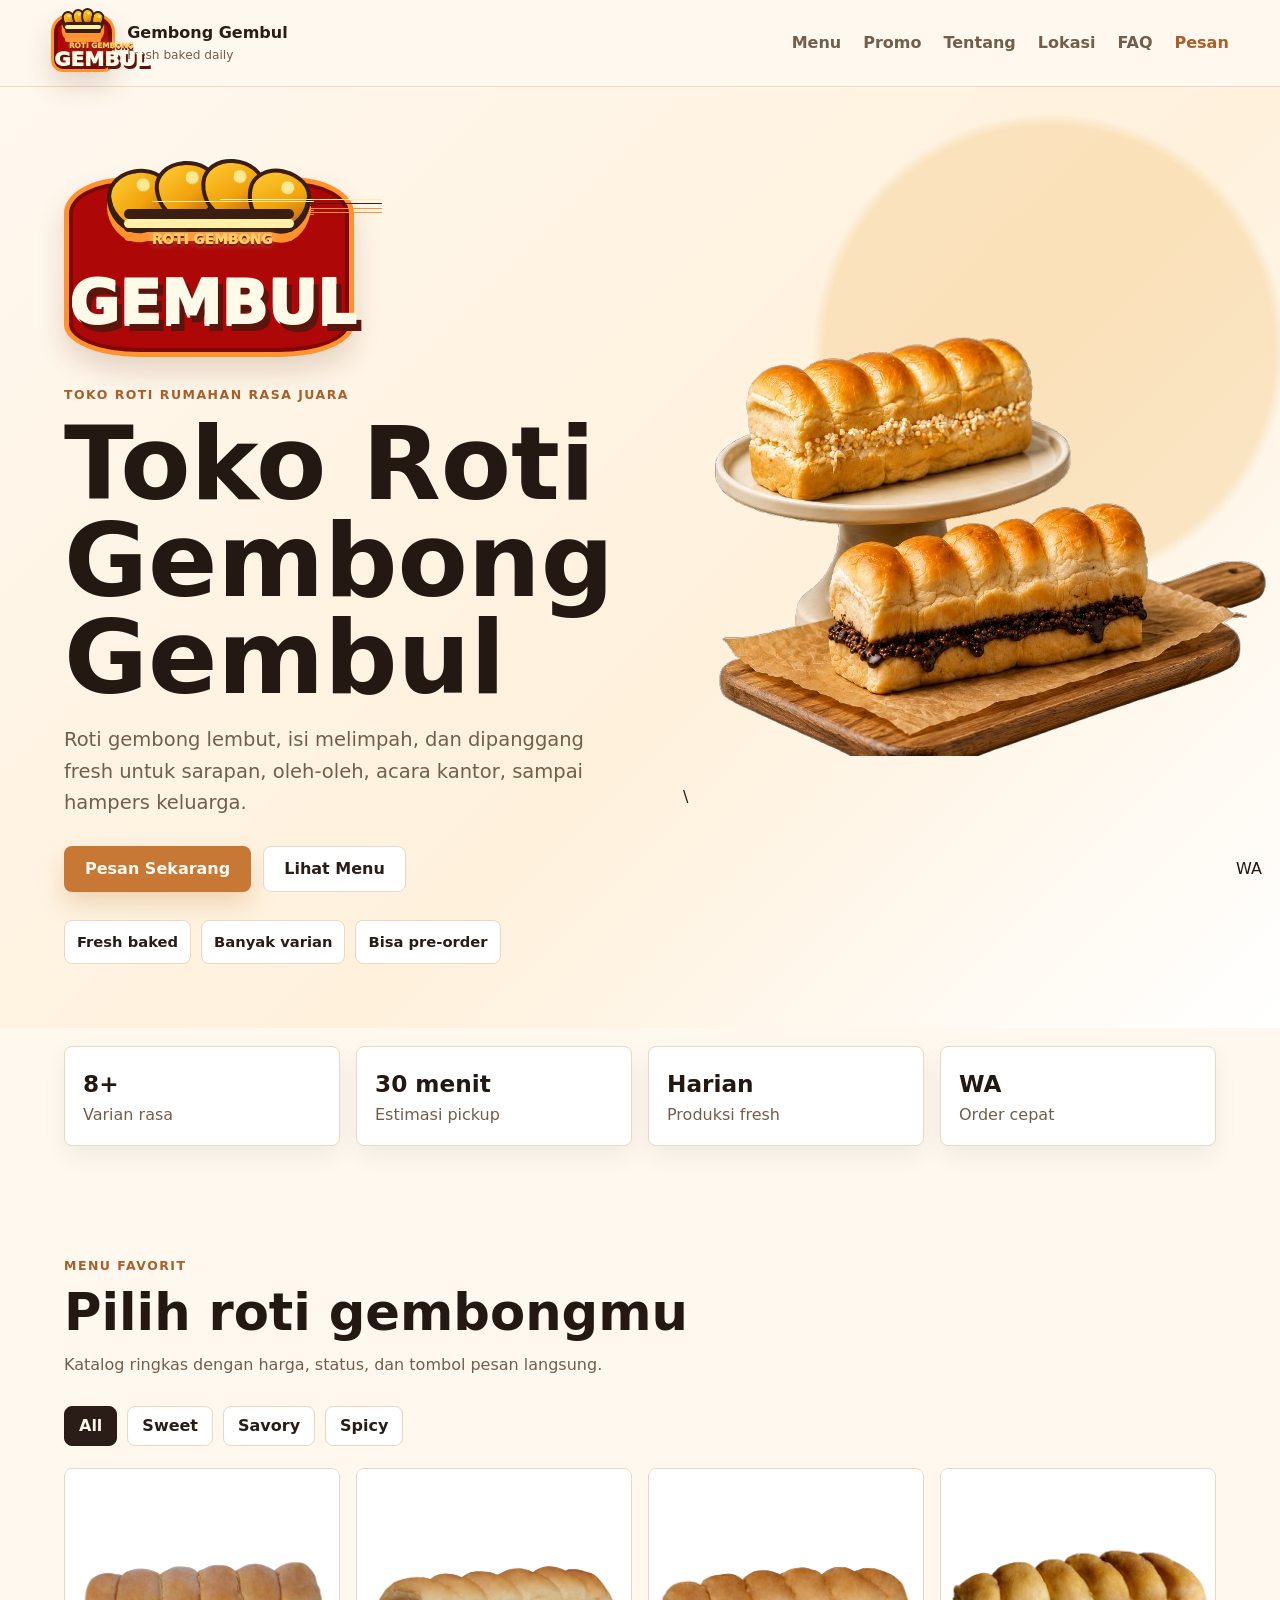
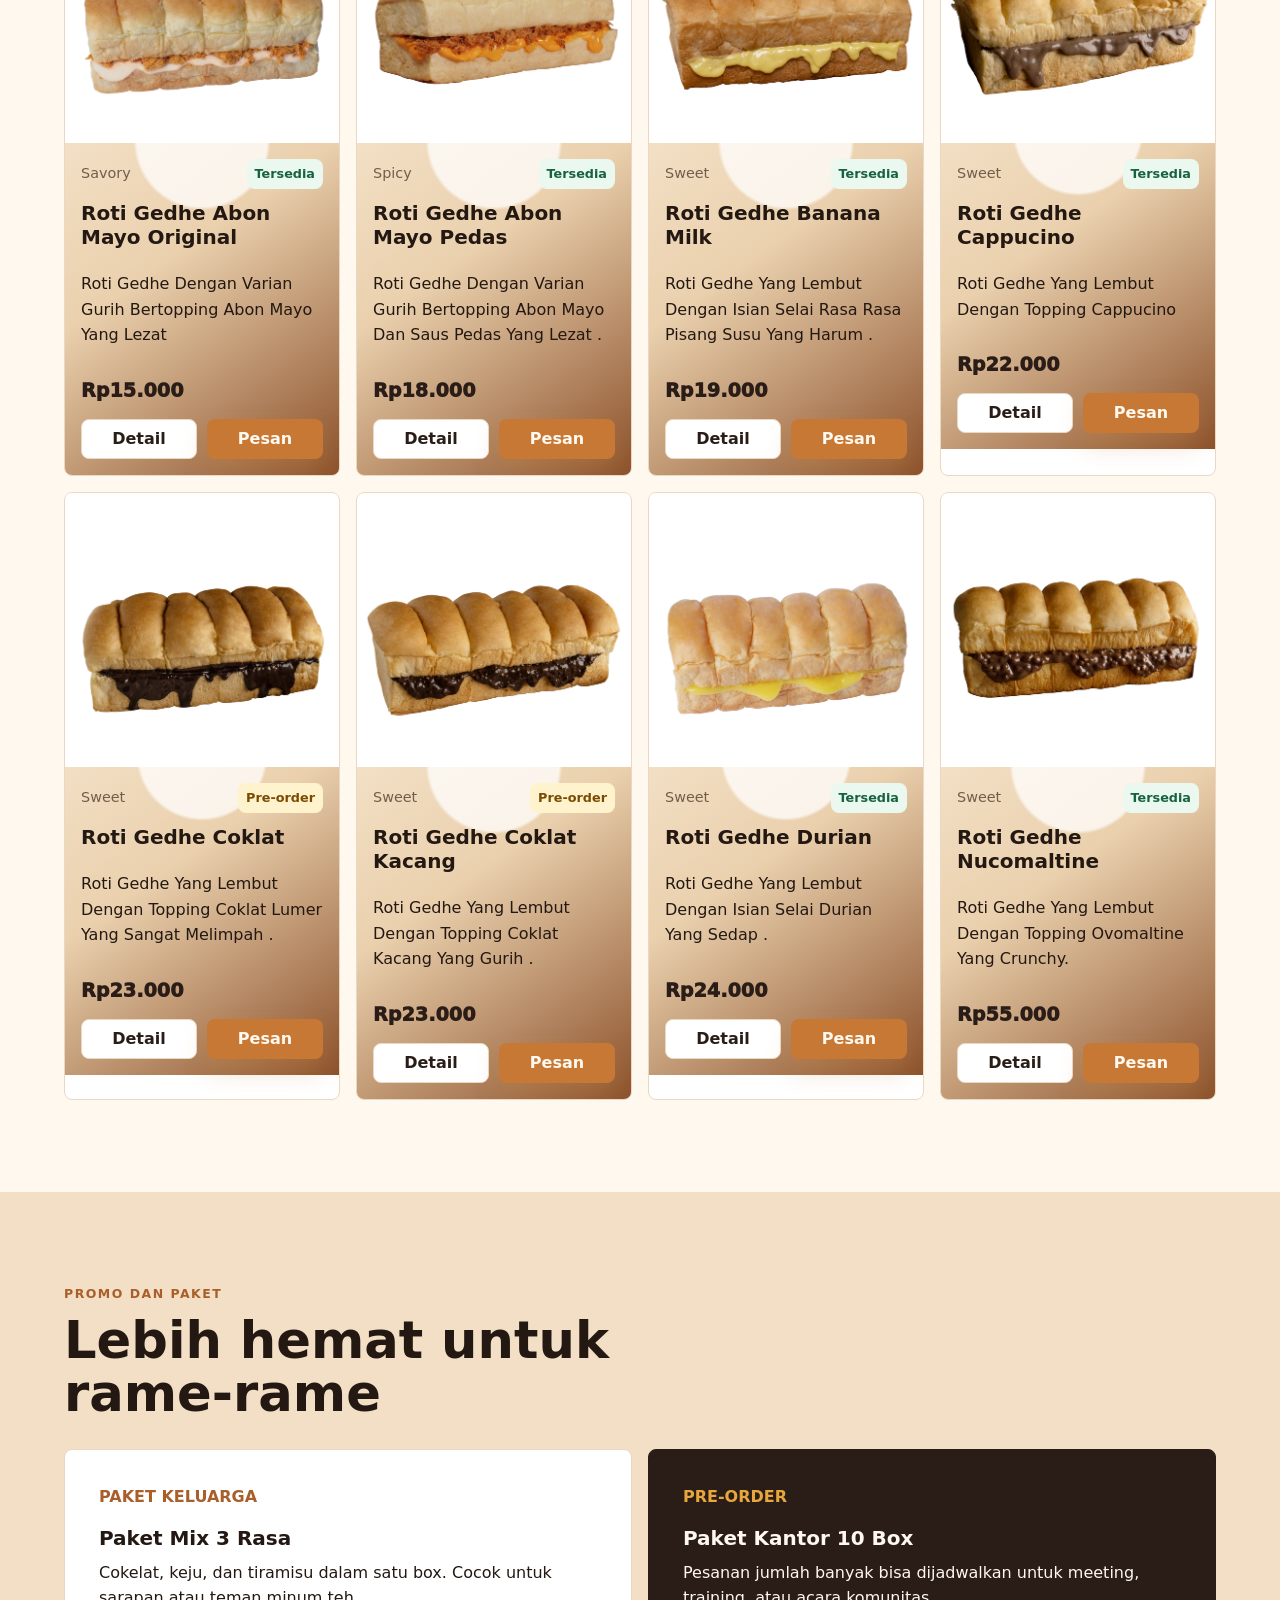
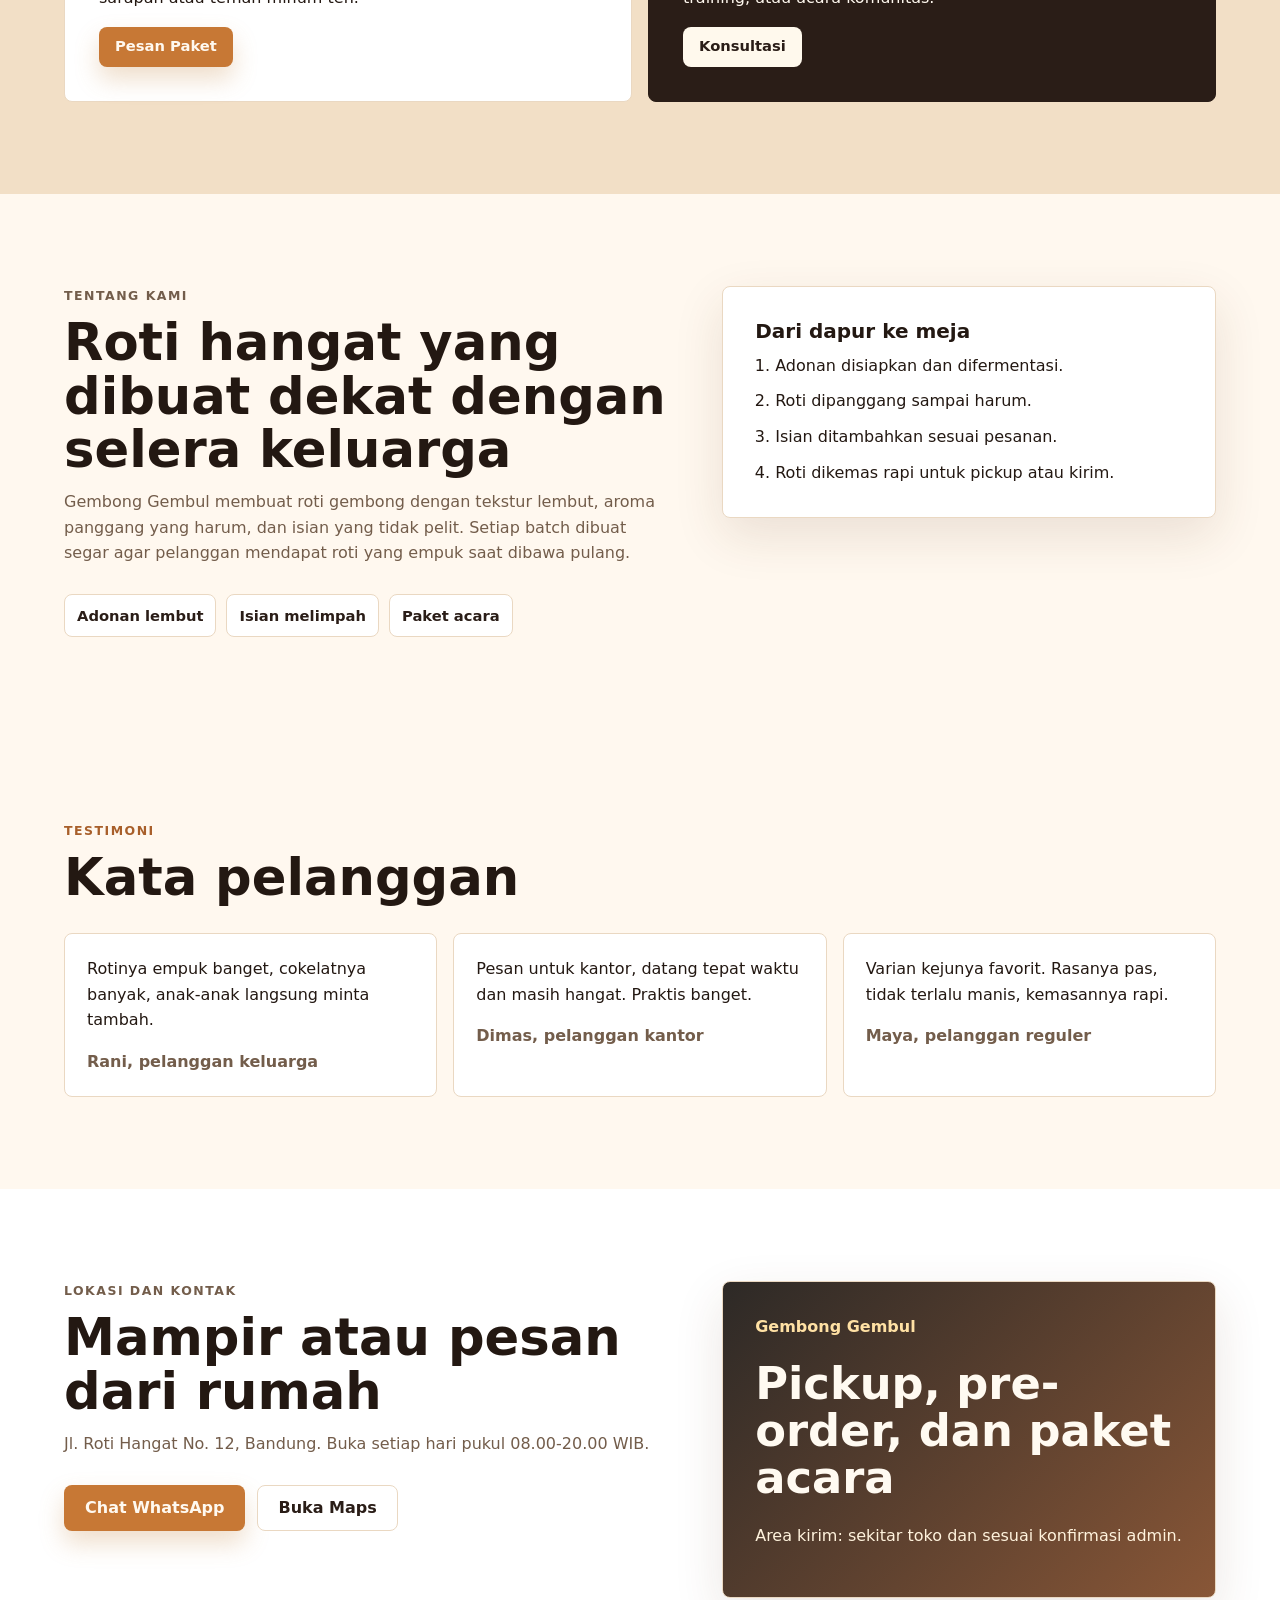
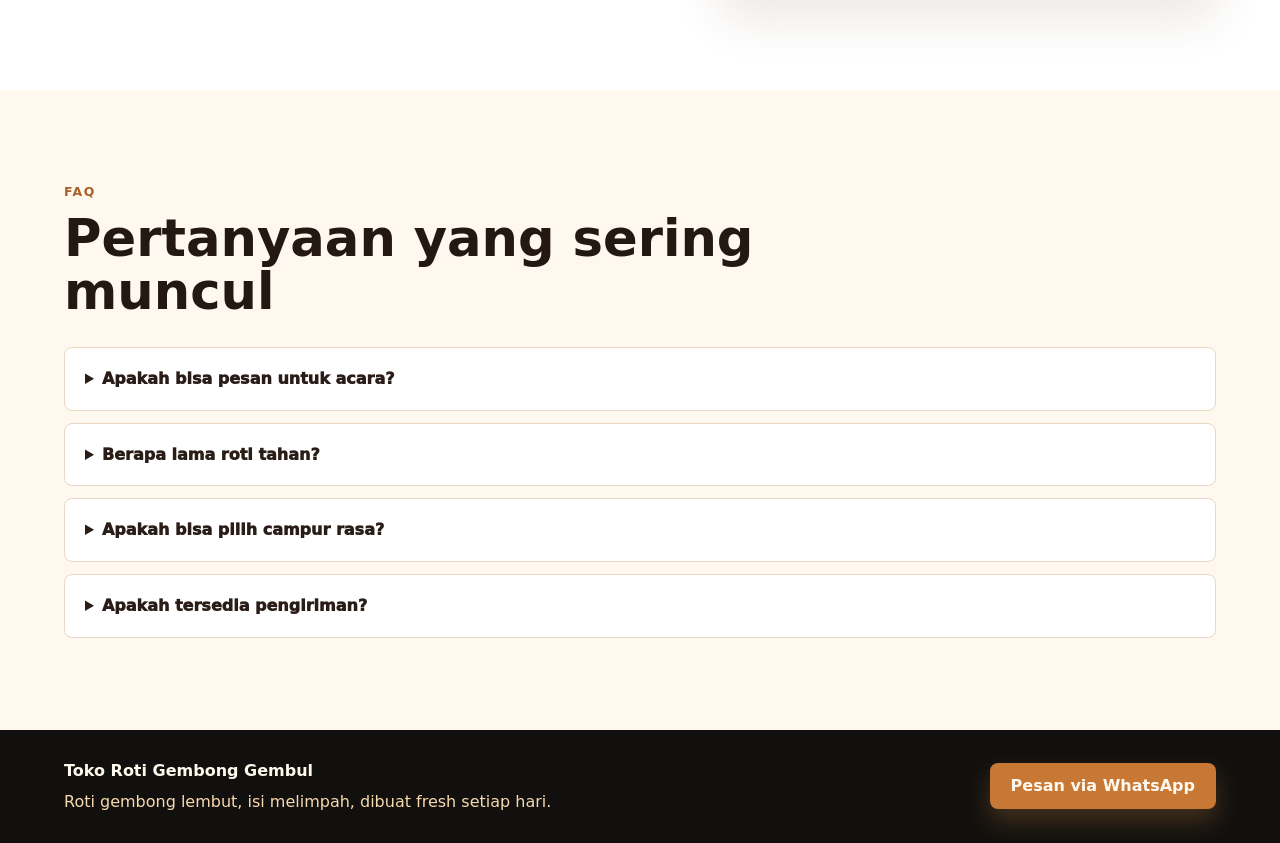
==== commit 780f676f: "editpertama" ====
--- a/landingpage/index.html
+++ b/landingpage/index.html
@@ -75,24 +75,15 @@
           </div>
         </div>
 
-        <div class="hero-visual" aria-label="Ilustrasi roti sobek gembong dengan topping melimpah">
-          <div class="bread-scene"></div>
-            <img src="images/images.png" alt="Roti Gembong Coklat">
-            <!-- <div class="bread-sobek">
-              <span class="bun bun-one"></span>
-              <span class="bun bun-two"></span>
-              <span class="bun bun-three"></span>
-              <span class="bun bun-four"></span>
-              <span class="bun bun-five"></span>
-              <span class="bun bun-six"></span>
-              <span class="topping topping-choco"></span>
-              <span class="topping topping-cheese"></span>
-              <span class="topping topping-crumbs"></span>
-              <span class="topping topping-cream"></span>
+      <div><class="hero-visual" aria-label="Ilustrasi roti sobek gembong dengan topping melimpah">
+          <div class="bread-scene">  
+            <div class="hero-image">
+              <div class="glow">
+              <img src="images/hero-roti.png" alt="Roti Gembong" class="roti">
             </div>
-            <div class="plate"></div>
-          </div> -->
-        
+          </div>
+          </div> 
+        \</div></div>
       </section>
 
       <section class="section compact" aria-label="Ringkasan layanan">
@@ -124,11 +115,10 @@
         </div>
 
         <div class="filter-bar" aria-label="Filter kategori produk">
-          <button class="filter-chip active" type="button" data-filter="Semua">Semua</button>
-          <button class="filter-chip" type="button" data-filter="Original">Original</button>
-          <button class="filter-chip" type="button" data-filter="Manis">Manis</button>
-          <button class="filter-chip" type="button" data-filter="Premium">Premium</button>
-          <button class="filter-chip" type="button" data-filter="Paket">Paket</button>
+          <button class="filter-chip active" type="button" data-filter="All">All</button>
+          <button class="filter-chip" type="button" data-filter="Sweet">Sweet</button>
+          <button class="filter-chip" type="button" data-filter="Savory">Savory</button>
+          <button class="filter-chip" type="button" data-filter="Spicy">Spicy</button>
         </div>
 
         <div class="product-grid" id="product-grid"></div>
--- a/landingpage/styles.css
+++ b/landingpage/styles.css
@@ -427,6 +427,7 @@
   position: relative;
   width: min(100%, 560px);
   aspect-ratio: 1 / 0.85; 
+  size-adjust: ;
 }
 
 .bread-sobek {
@@ -437,7 +438,7 @@
     drop-shadow(0 22px 34px rgba(63, 30, 9, 0.28));
 }
 
-.bun {
+/* .bun {
   position: absolute;
   width: 31%;
   height: 50%;
@@ -550,7 +551,7 @@
   border-radius: 50%;
   background: linear-gradient(180deg, #ffffff 0%, #d7c0a6 100%);
   box-shadow: 0 28px 50px rgba(0, 0, 0, 0.24);
-}
+} */
 
 .section {
   padding: clamp(54px, 8vw, 92px) clamp(18px, 5vw, 72px);
@@ -658,19 +659,30 @@
     linear-gradient(145deg, #fff6e8 0%, #ead0ad 58%, #8b512b 100%);
 }
 
-.mini-bread {
-  position: relative;
-  width: 154px;
-  height: 112px;
-  background:
+..mini-bread {
+    width: 100%;
+    height: 180px;
+    display: flex;
+    justify-content: center;
+    align-items: center;
+    overflow: hidden;
+}
+
+.mini-bread img {
+    width: 100%;
+    height: 100%;
+    object-fit: contain; /* atau cover */
+    display: block;
+}
+   /* background:
     radial-gradient(circle at 24% 34%, var(--bread-a) 0 25%, transparent 26%),
     radial-gradient(circle at 50% 24%, var(--bread-a) 0 29%, transparent 30%),
     radial-gradient(circle at 75% 35%, var(--bread-a) 0 25%, transparent 26%),
     radial-gradient(circle at 28% 68%, var(--bread-b) 0 28%, transparent 29%),
-    radial-gradient(circle at 58% 68%, var(--bread-b) 0 32%, transparent 33%);
+    radial-gradient(circle at 58% 68%,var(--bread-b) 0 32%, transparent 33%);
   filter: drop-shadow(0 18px 24px rgba(18, 16, 14, 0.28));
-}
-
+} */ }
+.
 .mini-bread::before,
 .mini-bread::after {
   content: "";
@@ -906,7 +918,9 @@
 .floating-wa {
   position: fixed;
   right: 18px;
-  bottom: 18px;
+  bottom: 18px;function renderProducts(category = "Semua") {
+  const visibleProducts = category === "Semua" ? products : products.filter((item) => item.category === category);
+
   z-index: 30;
   display: grid;
   width: 56px;
@@ -1100,3 +1114,109 @@
     width: 100%;
   }
 }
+
+.hero-image{
+    position: relative;
+    width: 50%;
+    display: flex;
+    justify-content: center;
+    align-items: center;
+}
+.glow{
+    position: absolute;
+
+    width: 450px;
+    height: 450px;
+
+    background: radial-gradient(
+        circle,
+        rgba(255,218,150,.9) 0%,
+        rgba(255,236,190,.5) 45%,
+        transparent 75%
+    );
+
+    border-radius: 50%;
+
+    filter: blur(40px);
+
+    z-index: 1;
+}
+.roti{
+
+    position: relative;
+
+    width: 480px;
+
+    z-index: 2;
+
+    filter:
+        drop-shadow(0 20px 20px rgba(0,0,0,.15))
+        drop-shadow(0 40px 60px rgba(0,0,0,.15));
+
+    transition: .4s;
+}
+.roti:hover{
+
+    transform:
+        translateY(-10px)
+        scale(1.03);
+
+}
+.roti{
+
+    animation: floating 5s ease-in-out infinite;
+
+}
+
+@keyframes floating{
+
+    0%{
+        transform: translateY(0);
+    }
+
+    50%{
+        transform: translateY(-15px);
+    }
+
+    100%{
+        transform: translateY(0);
+    }
+
+}
+@media (max-width:768px){
+
+.roti{
+
+width:320px;
+
+}
+
+.glow{
+
+width:300px;
+height:300px;
+
+}
+
+}
+@keyframes float{
+
+    0%{
+
+        transform:translateY(0);
+
+    }
+
+    50%{
+
+        transform:translateY(-15px);
+
+    }
+
+    100%{
+
+        transform:translateY(0);
+
+    }
+
+}
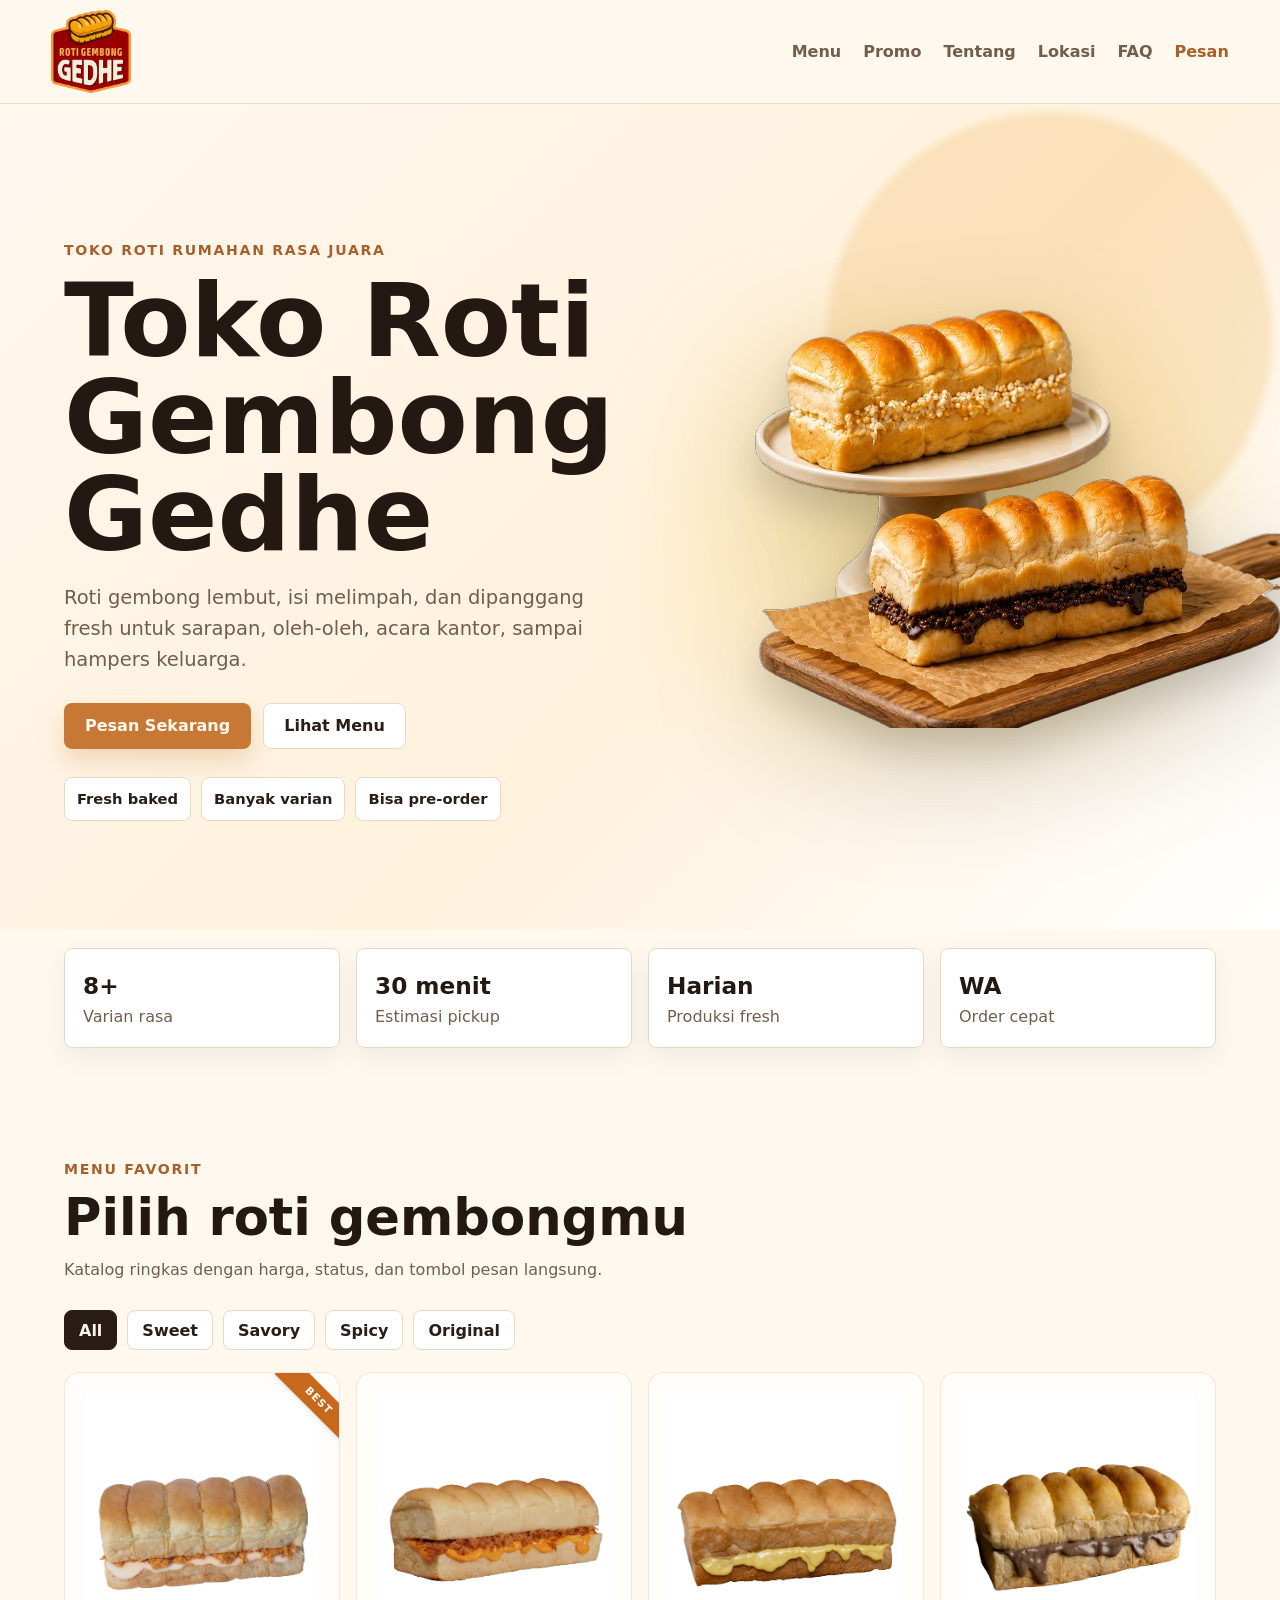
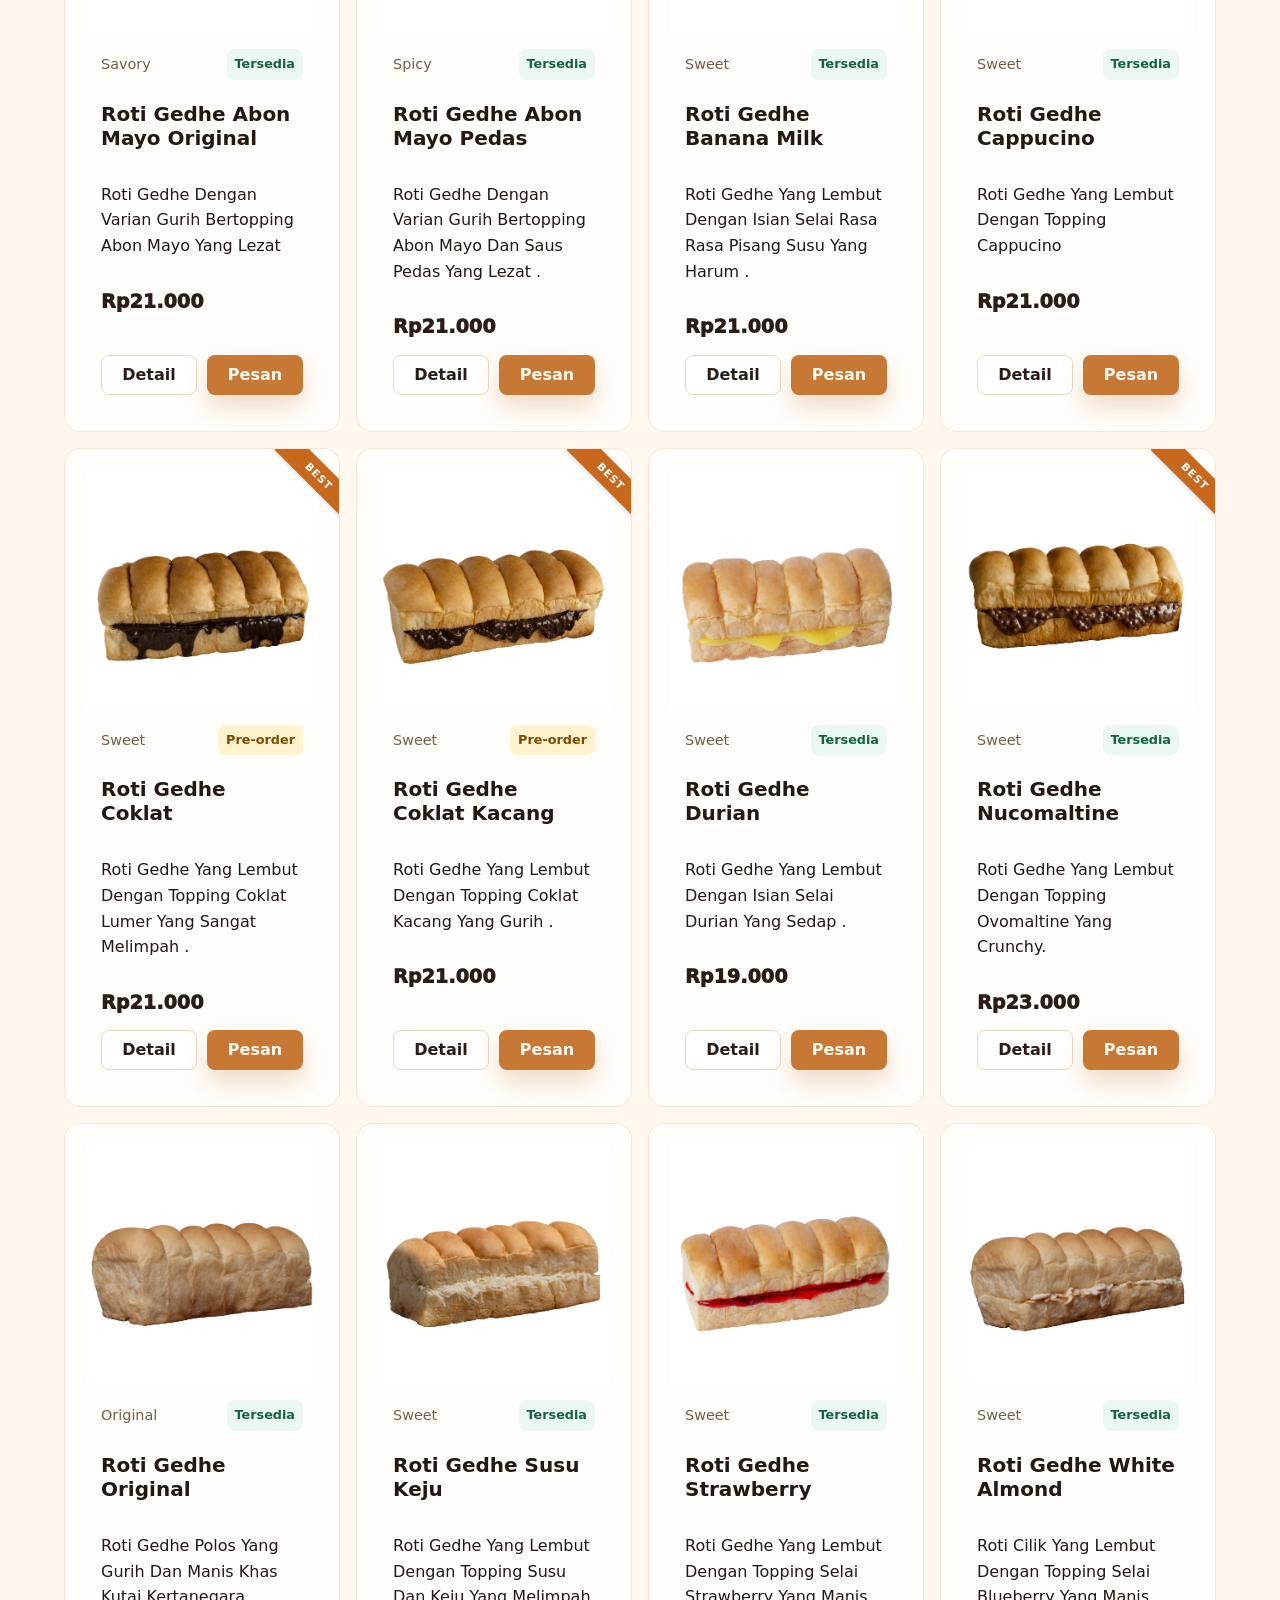
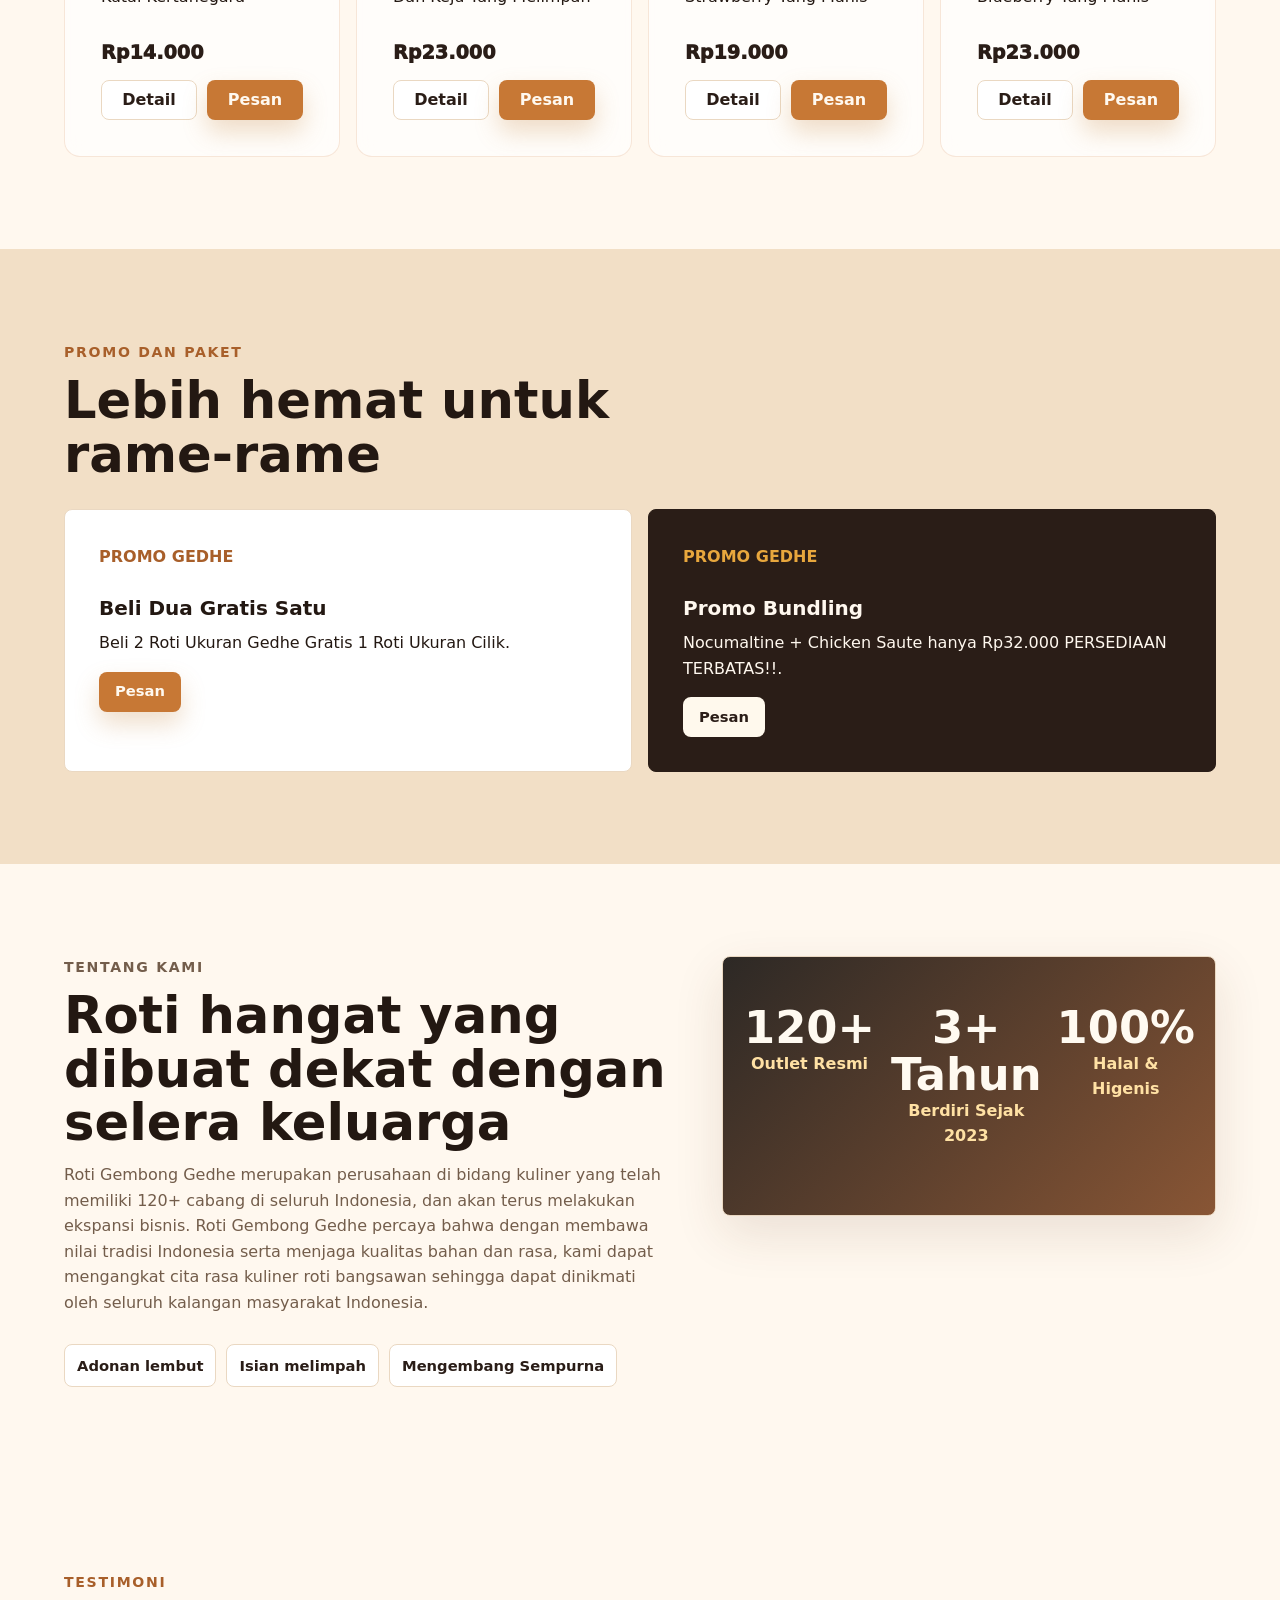
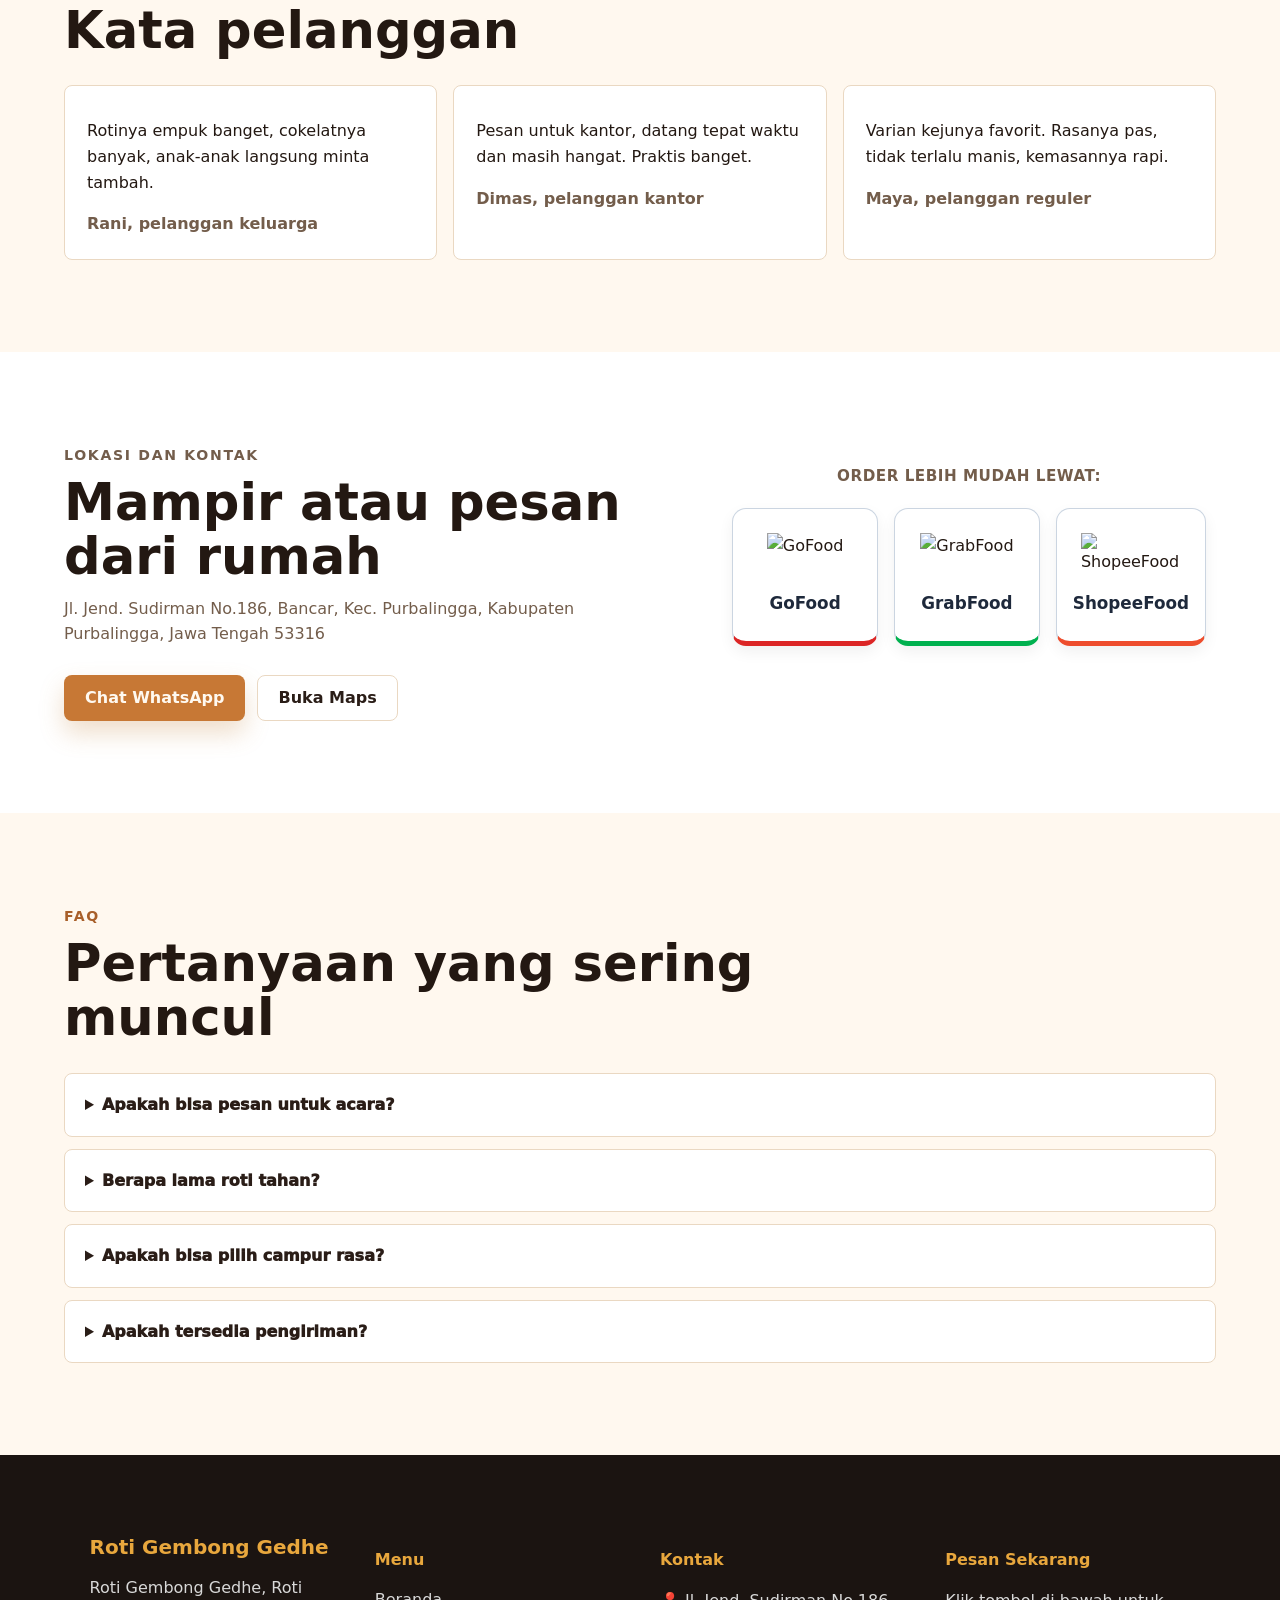
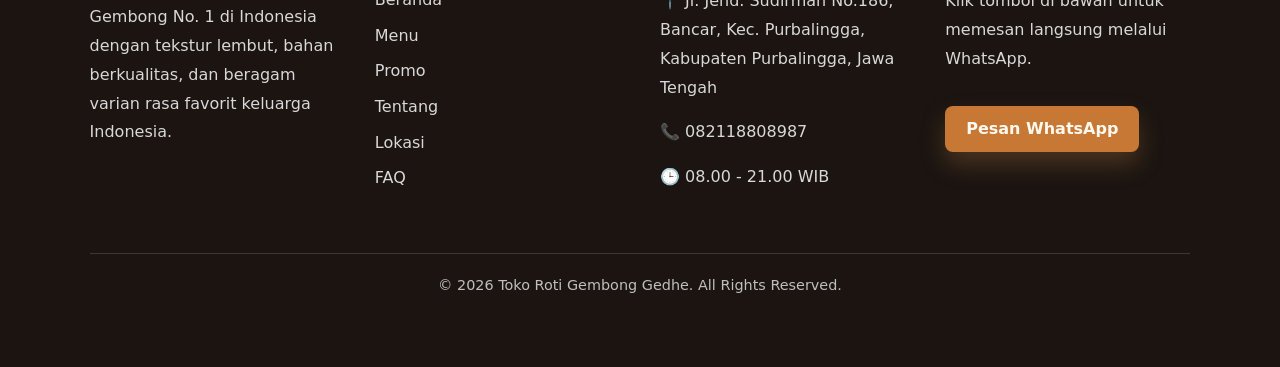
==== commit 9d7b4374: "editkedua" ====
--- a/landingpage/index.html
+++ b/landingpage/index.html
@@ -9,25 +9,18 @@
       content="Toko Roti Gembong Gembul menyediakan roti gembong lembut dengan isian melimpah, banyak varian rasa, paket hemat, dan pemesanan mudah via WhatsApp."
     />
     <link rel="stylesheet" href="styles.css" />
+  
   </head>
+
+  
   <body>
     <header class="site-header">
       <a class="brand" href="#beranda" aria-label="Toko Roti Gembong Gembul">
-        <span class="logo-badge logo-badge-small" aria-hidden="true">
-          <span class="logo-bread">
-            <span></span>
-            <span></span>
-            <span></span>
-            <span></span>
-          </span>
-          <span class="logo-label">Roti Gembong</span>
-          <span class="logo-title">Gembul</span>
-        </span>
-        <span>
-          <strong>Gembong Gembul</strong>
-          <small>Fresh baked daily</small>
-        </span>
-      </a>
+        <div class="gembong">
+        <img src="images/images.png" 
+        alt="Logo Toko Roti Gembong Gembul"
+         class="gembong"></div>
+      </a> 
 
       <button class="menu-toggle" type="button" aria-expanded="false" aria-controls="site-nav">
         <span></span>
@@ -48,7 +41,7 @@
     <main>
       <section class="hero" id="beranda">
         <div class="hero-copy">
-          <div class="logo-badge hero-logo" aria-label="Logo Roti Gembong Gembul">
+          <!-- <div class="logo-badge hero-logo" aria-label="Logo Roti Gembong Gembul">
             <span class="logo-bread">
               <span></span>
               <span></span>
@@ -56,10 +49,10 @@
               <span></span>
             </span>
             <span class="logo-label">Roti Gembong</span>
-            <span class="logo-title">Gembul</span>
-          </div>
+            <span class="logo-title">Gembul</span> 
+          </div> -->
           <p class="eyebrow">Toko roti rumahan rasa juara</p>
-          <h1>Toko Roti Gembong Gembul</h1>
+          <h1>Toko Roti Gembong Gedhe</h1>
           <p class="hero-text">
             Roti gembong lembut, isi melimpah, dan dipanggang fresh untuk sarapan,
             oleh-oleh, acara kantor, sampai hampers keluarga.
@@ -78,12 +71,12 @@
       <div><class="hero-visual" aria-label="Ilustrasi roti sobek gembong dengan topping melimpah">
           <div class="bread-scene">  
             <div class="hero-image">
-              <div class="glow">
+              <!-- <div class="glow"> -->
               <img src="images/hero-roti.png" alt="Roti Gembong" class="roti">
             </div>
           </div>
           </div> 
-        \</div></div>
+        </div></div>
       </section>
 
       <section class="section compact" aria-label="Ringkasan layanan">
@@ -119,6 +112,7 @@
           <button class="filter-chip" type="button" data-filter="Sweet">Sweet</button>
           <button class="filter-chip" type="button" data-filter="Savory">Savory</button>
           <button class="filter-chip" type="button" data-filter="Spicy">Spicy</button>
+          <button class="filter-chip" type="button" data-filter="Original">Original</button>
         </div>
 
         <div class="product-grid" id="product-grid"></div>
@@ -132,16 +126,16 @@
 
         <div class="promo-grid">
           <article class="promo-panel">
-            <span class="promo-label">Paket keluarga</span>
-            <h3>Paket Mix 3 Rasa</h3>
-            <p>Cokelat, keju, dan tiramisu dalam satu box. Cocok untuk sarapan atau teman minum teh.</p>
-            <a class="button primary small" data-wa="Saya ingin pesan Paket Mix 3 Rasa." href="#">Pesan Paket</a>
+            <span class="promo-label">Promo Gedhe</span>
+            <h3>Beli Dua Gratis Satu</h3>
+            <p>Beli 2 Roti Ukuran Gedhe Gratis 1 Roti Ukuran Cilik.</p>
+            <a class="button primary small" data-wa="Saya ingin pesan Paket Mix 3 Rasa." href="#">Pesan</a>
           </article>
           <article class="promo-panel accent">
-            <span class="promo-label">Pre-order</span>
-            <h3>Paket Kantor 10 Box</h3>
-            <p>Pesanan jumlah banyak bisa dijadwalkan untuk meeting, training, atau acara komunitas.</p>
-            <a class="button light small" data-wa="Saya ingin konsultasi Paket Kantor 10 Box." href="#">Konsultasi</a>
+            <span class="promo-label">Promo Gedhe</span>
+            <h3>Promo Bundling</h3>
+            <p>Nocumaltine + Chicken Saute hanya Rp32.000 PERSEDIAAN TERBATAS!!.</p>
+            <a class="button light small" data-wa="Saya ingin konsultasi Paket Kantor 10 Box." href="#">Pesan</a>
           </article>
         </div>
       </section>
@@ -151,17 +145,19 @@
           <p class="eyebrow">Tentang kami</p>
           <h2>Roti hangat yang dibuat dekat dengan selera keluarga</h2>
           <p>
-            Gembong Gembul membuat roti gembong dengan tekstur lembut, aroma panggang
-            yang harum, dan isian yang tidak pelit. Setiap batch dibuat segar agar
-            pelanggan mendapat roti yang empuk saat dibawa pulang.
+             Roti Gembong Gedhe merupakan perusahaan di bidang kuliner yang telah memiliki 120+ cabang di seluruh Indonesia, dan akan terus melakukan ekspansi bisnis.
+              Roti Gembong Gedhe percaya bahwa dengan membawa nilai tradisi Indonesia serta menjaga kualitas bahan dan rasa,
+ kami         dapat mengangkat cita rasa kuliner roti bangsawan sehingga dapat dinikmati oleh seluruh kalangan masyarakat Indonesia.
+
+
           </p>
           <div class="feature-list">
             <span>Adonan lembut</span>
             <span>Isian melimpah</span>
-            <span>Paket acara</span>
-          </div>
-        </div>
-        <div class="process-box">
+            <span>Mengembang Sempurna</span>
+          </div>
+        </div>
+        <!-- <div class="process-box">
           <h3>Dari dapur ke meja</h3>
           <ol>
             <li>Adonan disiapkan dan difermentasi.</li>
@@ -169,7 +165,38 @@
             <li>Isian ditambahkan sesuai pesanan.</li>
             <li>Roti dikemas rapi untuk pickup atau kirim.</li>
           </ol>
-        </div>
+        </div> -->
+        <!-- <div class="stats-box">
+  <h3>Pencapaian Kami</h3>
+  <div class="stats-counter-grid">
+    <div class="stat-item">
+      <strong class="stat-number">120+</strong>
+      <span class="stat-label">Cabang di Indonesia</span>
+    </div>
+    <div class="stat-item">
+      <strong class="stat-number">2019</strong>
+      <span class="stat-label">Berdiri Sejak</span>
+    </div>
+    <div class="stat-item">
+      <strong class="stat-number">100%</strong>
+      <span class="stat-label">Halal & Higenis</span>
+    </div>
+  </div>
+</div> -->
+ <div class="map-card stats-map-card" aria-label="Statistik Toko Roti">
+  <div class="map-stat-item">
+    <strong>120+</strong>
+    <span>Outlet Resmi</span>
+  </div>
+  <div class="map-stat-item">
+    <strong>3+ Tahun</strong>
+    <span>Berdiri Sejak 2023</span>
+  </div>
+  <div class="map-stat-item">
+    <strong>100%</strong>
+    <span>Halal & Higenis</span>
+  </div>
+</div>
       </section>
 
       <section class="section">
@@ -194,22 +221,35 @@
       </section>
 
       <section class="section location-section" id="lokasi">
-        <div>
-          <p class="eyebrow">Lokasi dan kontak</p>
-          <h2>Mampir atau pesan dari rumah</h2>
-          <p>Jl. Roti Hangat No. 12, Bandung. Buka setiap hari pukul 08.00-20.00 WIB.</p>
-          <div class="contact-actions">
-            <a class="button primary" data-wa="Halo Toko Roti Gembong Gembul, saya ingin bertanya lokasi dan stok hari ini." href="#">Chat WhatsApp</a>
-            <a class="button secondary" href="https://maps.google.com/?q=Bandung" target="_blank" rel="noreferrer">Buka Maps</a>
-          </div>
-        </div>
-        <div class="map-card" aria-label="Ringkasan lokasi toko">
-          <span>Gembong Gembul</span>
-          <strong>Pickup, pre-order, dan paket acara</strong>
-          <p>Area kirim: sekitar toko dan sesuai konfirmasi admin.</p>
-        </div>
-      </section>
-
+  <div>
+    <p class="eyebrow">Lokasi dan kontak</p>
+    <h2>Mampir atau pesan dari rumah</h2>
+    <p>Jl. Jend. Sudirman No.186, Bancar, Kec. Purbalingga, Kabupaten Purbalingga, Jawa Tengah 53316</p>
+    <div class="contact-actions">
+      <a class="button primary" data-wa="Halo Toko Roti Gembong Gembul, saya ingin bertanya lokasi dan stok hari ini." href="#">Chat WhatsApp</a>
+      <a class="button secondary" href="https://maps.google.com/?q=Bandung" target="_blank" rel="noreferrer">Buka Maps</a>
+    </div>
+  </div>
+
+ 
+<div class="standalone-apps-container">
+  <p class="apps-title">Order Lebih Mudah Lewat:</p>
+  <div class="apps-standalone-list">
+    <a href="https://gofood.co.id/xxx-roti-gembong-gedhe" target="_blank" rel="noreferrer" class="app-box-item gofood-box">
+      <img src="logo-gofood-baru.webp" alt="GoFood" class="local-app-logo">
+      <span>GoFood</span>
+    </a>
+    <a href="https://food.grab.com/id/id/restaurant/xxx" target="_blank" rel="noreferrer" class="app-box-item grabfood-box">
+      <img src="logo-grabfood.png" alt="GrabFood" class="local-app-logo">
+      <span>GrabFood</span>
+    </a>
+   <a href="https://shopeefood.co.id" target="_blank" rel="noreferrer" class="app-box-item shopeefood-box">
+      <img src="shopee-food-logo.png" alt="ShopeeFood" class="local-app-logo">
+      <span>ShopeeFood</span>
+    </a>
+  </div>
+</div>
+</section>
       <section class="section" id="faq">
         <div class="section-heading">
           <p class="eyebrow">FAQ</p>
@@ -236,7 +276,56 @@
       </section>
     </main>
 
-    <footer class="site-footer">
+   <footer class="footer">
+
+    <div class="footer-container">
+
+        <div class="footer-column">
+            <h3>Roti Gembong Gedhe</h3>
+            <p>Roti Gembong Gedhe, Roti Gembong No. 1 di Indonesia dengan tekstur lembut, bahan berkualitas, 
+            dan beragam varian rasa favorit keluarga Indonesia. 
+            </p>
+        </div>
+
+        <div class="footer-column">
+            <h4>Menu</h4>
+
+            <a href="#beranda">Beranda</a>
+            <a href="#menu">Menu</a>
+            <a href="#promo">Promo</a>
+            <a href="#tentang">Tentang</a>
+            <a href="#lokasi">Lokasi</a>
+            <a href="#faq">FAQ</a>
+        </div>
+
+        <div class="footer-column">
+            <h4>Kontak</h4>
+
+            <p>📍 Jl. Jend. Sudirman No.186, Bancar, Kec. Purbalingga, Kabupaten Purbalingga, Jawa Tengah</p>
+            <p>📞 082118808987</p>
+            <p>🕒 08.00 - 21.00 WIB</p>
+        </div>
+
+        <div class="footer-column">
+            <h4>Pesan Sekarang</h4>
+
+            <p>Klik tombol di bawah untuk memesan langsung melalui WhatsApp.</p>
+
+            <a class="button primary"
+               data-wa="Halo Toko Roti Gembong Gedhe, saya ingin memesan."
+               href="#">
+               Pesan WhatsApp
+            </a>
+        </div>
+
+    </div>
+
+    <div class="footer-bottom">
+        © 2026 Toko Roti Gembong Gedhe. All Rights Reserved.
+    </div>
+
+<!-- </footer>  -->
+    <!-- <footer class="site-footer">
       <div>
         <strong>Toko Roti Gembong Gembul</strong>
         <p>Roti gembong lembut, isi melimpah, dibuat fresh setiap hari.</p>
@@ -251,8 +340,14 @@
 
     <a class="floating-wa" data-wa="Halo Toko Roti Gembong Gembul, saya ingin pesan." href="#" aria-label="Pesan via WhatsApp">
       WA
-    </a>
+    </a> -->
+
+    <dialog class="product-dialog" id="product-dialog">
+      <button class="dialog-close" type="button" aria-label="Tutup detail produk">&times;</button>
+      <div class="dialog-content" id="dialog-content"></div>
+    </dialog>
 
     <script src="script.js"></script>
   </body>
-</html>
+
+</html>
--- a/landingpage/styles.css
+++ b/landingpage/styles.css
@@ -47,7 +47,7 @@
   align-items: center;
   justify-content: space-between;
   gap: 24px;
-  padding: 14px clamp(18px, 4vw, 56px);
+  padding: 10px clamp(18px, 4vw, 56px);
   background: rgba(255, 248, 239, 0.94);
   border-bottom: 1px solid rgba(234, 216, 194, 0.9);
   backdrop-filter: blur(16px);
@@ -117,18 +117,9 @@
   margin-bottom: 28px;
 }
 
-.logo-bread {
-  position: absolute;
-  left: 14%;
-  right: 14%;
-  top: -14%;
-  height: 48%;
-  filter:
-    drop-shadow(0 4px 0 #3a1d13)
-    drop-shadow(0 9px 0 #ff922d);
-  z-index: 2;
-}
-
+.
+
+/* 
 .logo-bread span {
   position: absolute;
   top: 14%;
@@ -188,7 +179,7 @@
     58px -18px 0 -5px #3a1d13,
     92px -24px 0 -4px #fff1a8,
     126px -19px 0 -5px #3a1d13;
-}
+} */
 
 .logo-label,
 .logo-title {
@@ -306,8 +297,8 @@
 .eyebrow {
   margin: 0 0 10px;
   color: var(--brand);
-  font-size: 0.78rem;
-  font-weight: 900;
+  font-size: 0.88rem;
+  font-weight: 876;
   letter-spacing: 0.12em;
   text-transform: uppercase;
 }
@@ -316,13 +307,13 @@
 h2,
 h3,
 p {
-  margin-top: 0;
+  margin-top: 10px;
 }
 
 h1 {
   max-width: 760px;
   margin-bottom: 18px;
-  font-size: clamp(3rem, 8vw, 6.6rem);
+  font-size: clamp(3rem, 8vw, 7.5rem);
   line-height: 0.95;
   letter-spacing: 0;
 }
@@ -438,121 +429,6 @@
     drop-shadow(0 22px 34px rgba(63, 30, 9, 0.28));
 }
 
-/* .bun {
-  position: absolute;
-  width: 31%;
-  height: 50%;
-  border: 7px solid #3a1d13;
-  border-radius: 48% 52% 42% 48% / 40% 38% 58% 60%;
-  background:
-    radial-gradient(circle at 66% 23%, rgba(255, 239, 158, 0.92) 0 10%, transparent 11%),
-    radial-gradient(circle at 42% 16%, rgba(255, 240, 170, 0.55) 0 7%, transparent 8%),
-    linear-gradient(145deg, #ffd662 0%, #efa216 55%, #bd5b16 100%);
-  box-shadow:
-    inset -12px -22px 0 rgba(110, 50, 12, 0.16),
-    inset 4px 7px 0 rgba(255, 245, 183, 0.24);
-}
-
-.bun-one {
-  left: 3%;
-  top: 22%;
-  transform: rotate(-11deg);
-}
-
-.bun-two {
-  left: 20%;
-  top: 8%;
-  transform: rotate(-5deg);
-}
-
-.bun-three {
-  left: 39%;
-  top: 3%;
-  transform: rotate(1deg);
-}
-
-.bun-four {
-  left: 58%;
-  top: 7%;
-  transform: rotate(7deg);
-}
-
-.bun-five {
-  left: 74%;
-  top: 20%;
-  transform: rotate(13deg);
-}
-
-.bun-six {
-  left: 20%;
-  top: 52%;
-  width: 62%;
-  height: 32%;
-  border-radius: 18% 18% 34% 34% / 28% 28% 58% 58%;
-  transform: rotate(-2deg);
-}
-
-.topping {
-  position: absolute;
-  z-index: 2;
-  border-radius: 999px;
-  box-shadow: 0 6px 12px rgba(38, 18, 6, 0.16);
-}
-
-.topping-choco {
-  left: 9%;
-  right: 7%;
-  top: 54%;
-  height: 30px;
-  background: #3a1d13;
-  transform: rotate(-2deg);
-}
-
-.topping-cheese {
-  left: 13%;
-  right: 12%;
-  top: 64%;
-  height: 22px;
-  background: repeating-linear-gradient(90deg, #fff2a5 0 18px, #f6cf55 18px 28px);
-  transform: rotate(2deg);
-}
-
-.topping-cream {
-  left: 18%;
-  right: 18%;
-  top: 74%;
-  height: 22px;
-  background: #fff6df;
-  transform: rotate(-1deg);
-}
-
-.topping-crumbs {
-  left: 14%;
-  top: 20%;
-  width: 74%;
-  height: 48%;
-  background:
-    radial-gradient(circle at 8% 22%, #fff1a1 0 6px, transparent 7px),
-    radial-gradient(circle at 19% 50%, #3a1d13 0 5px, transparent 6px),
-    radial-gradient(circle at 30% 16%, #fff1a1 0 5px, transparent 6px),
-    radial-gradient(circle at 43% 56%, #3a1d13 0 6px, transparent 7px),
-    radial-gradient(circle at 58% 22%, #fff1a1 0 6px, transparent 7px),
-    radial-gradient(circle at 71% 47%, #3a1d13 0 5px, transparent 6px),
-    radial-gradient(circle at 86% 28%, #fff1a1 0 5px, transparent 6px);
-  box-shadow: none;
-}
-
-.plate {
-  position: absolute;
-  left: 4%;
-  right: 0;
-  bottom: 4%;
-  height: 24%;
-  border-radius: 50%;
-  background: linear-gradient(180deg, #ffffff 0%, #d7c0a6 100%);
-  box-shadow: 0 28px 50px rgba(0, 0, 0, 0.24);
-} */
-
 .section {
   padding: clamp(54px, 8vw, 92px) clamp(18px, 5vw, 72px);
 }
@@ -652,16 +528,16 @@
 
 .product-art {
   display: grid;
-  min-height: 190px;
+  min-height: 240px;
   place-items: center;
   background:
     radial-gradient(circle at 50% 45%, rgba(255, 255, 255, 0.75) 0 18%, transparent 19%),
     linear-gradient(145deg, #fff6e8 0%, #ead0ad 58%, #8b512b 100%);
 }
 
-..mini-bread {
+.mini-bread {
     width: 100%;
-    height: 180px;
+    height: 240px;
     display: flex;
     justify-content: center;
     align-items: center;
@@ -671,7 +547,8 @@
 .mini-bread img {
     width: 100%;
     height: 100%;
-    object-fit: contain; /* atau cover */
+    object-fit: cover;
+    object-position: center;
     display: block;
 }
    /* background:
@@ -681,7 +558,7 @@
     radial-gradient(circle at 28% 68%, var(--bread-b) 0 28%, transparent 29%),
     radial-gradient(circle at 58% 68%,var(--bread-b) 0 32%, transparent 33%);
   filter: drop-shadow(0 18px 24px rgba(18, 16, 14, 0.28));
-} */ }
+} */ 
 .
 .mini-bread::before,
 .mini-bread::after {
@@ -918,9 +795,7 @@
 .floating-wa {
   position: fixed;
   right: 18px;
-  bottom: 18px;function renderProducts(category = "Semua") {
-  const visibleProducts = category === "Semua" ? products : products.filter((item) => item.category === category);
-
+  bottom: 18px;
   z-index: 30;
   display: grid;
   width: 56px;
@@ -1145,7 +1020,7 @@
 
     position: relative;
 
-    width: 480px;
+    width: 680px;
 
     z-index: 2;
 
@@ -1154,6 +1029,8 @@
         drop-shadow(0 40px 60px rgba(0,0,0,.15));
 
     transition: .4s;
+    left: 200px;
+    right: 5px;
 }
 .roti:hover{
 
@@ -1219,4 +1096,441 @@
 
     }
 
+}
+.gembong{
+    width: 80px;
+    height: auto;
+    display: flex;
+    align-items: center;
+    justify-content: center;
+
+
+}
+/* --- 1. EFEK HOVER UNTUK TOMBOL --- */
+
+/* Efek untuk tombol utama (Pesan Sekarang) */
+.button.primary {
+  transition: all 0.3s ease; /* Membuat perubahan warna/ukuran jadi halus */
+}
+
+.button.primary:hover {
+  background-color: #b85c1d; /* Warnanya sedikit menggelap saat didekati kursor */
+  transform: translateY(-2px); /* Tombol agak sedikit naik ke atas (efek melayang) */
+  box-shadow: 0 4px 12px rgba(184, 92, 29, 0.3); /* Menambahkan bayangan lembut */
+}
+
+/* Efek untuk tombol sekunder (Lihat Menu) */
+.button.secondary {
+  transition: all 0.3s ease;
+}
+
+.button.secondary:hover {
+  background-color: #f7e6d0; /* Background kremnya agak menggelap dikit */
+  transform: translateY(-2px);
+}
+
+
+/* --- 2. EFEK HOVER UNTUK MENU NAVIGASI (ATAS) --- */
+
+.site-nav a {
+  position: relative;
+  text-decoration: none;
+  transition: color 0.3s ease;
+}
+
+/* Mengubah warna teks saat di-hover */
+.site-nav a:hover {
+  color: #c8681d; 
+}
+
+/* Membuat garis bawah (underline) estetik yang muncul dari tengah */
+.site-nav a::after {
+  content: '';
+  position: absolute;
+  width: 100%;
+  transform: scaleX(0);
+  height: 2px;
+  bottom: -4px;
+  left: 0;
+  background-color: #c8681d;
+  transform-origin: bottom width;
+  transition: transform 0.25s ease-out;
+}
+
+.site-nav a:hover::after {
+  transform: scaleX(1);
+  transform-origin: bottom width;
+}
+
+/* Pengecualian khusus untuk tombol "Pesan" di ujung navigasi agar tidak pakai garis bawah */
+.site-nav a.nav-order::after {
+  display: none;
+}
+/* --- 3. ANIMASI FADE-IN-UP (HALAMAN BARU DIBUKA) --- */
+
+/* Membuat cetakan gerakan animasinya */
+@keyframes fadeInUp {
+  from {
+    opacity: 0;
+    transform: translateY(20px); /* Mulai dari 20px lebih bawah */
+  }
+  to {
+    opacity: 1;
+    transform: translateY(0); /* Kembali ke posisi asli */
+  }
+}
+
+/* Memasang animasi ke area teks hero */
+.hero-copy {
+  opacity: 0; /* Sembunyikan dulu sebelum animasi jalan */
+  animation: fadeInUp 0.8s ease-out forwards; /* Durasi 0.8 detik */
+  animation-delay: 0.2s; /* Diberi jeda dikit setelah loading biar mulus */
+  margin-top:1px;
+}
+/* --- PERBAIKAN EFEK CAHAYA HANGAT --- */
+.bread-scene {
+  position: relative; /* Menjadikan area roti sebagai patokan tengah */
+}
+
+.bread-scene::before {
+  content: '';
+  position: absolute;
+  width: 800px;       /* Ukuran lingkaran cahaya diperbesar */
+  height: 450px;
+  /* Membuat gradasi warna kuning hangat murni ke transparan */
+  background: radial-gradient(circle, rgba(254, 218, 118, 0.7) 0%, rgba(254, 218, 118, 0) 70%);
+  top: 50%;
+  left: 50%;
+  transform: translate(-50%, -50%) scale(1);
+  z-index: 1;         /* Menaikkan posisi cahaya */
+  filter: blur(35px); /* Efek blur diperhalus biar beneran kayak cahaya lamp */
+  pointer-events: none; /* Biar gak mengganggu klik pada gambar roti */
+  animation: pulseGlow 4s ease-in-out infinite alternate;
+}
+
+/* Memastikan gambar roti berada di depan efek cahayanya */
+.hero-image {
+  position: relative;
+  z-index: 2; 
+}
+
+@keyframes pulseGlow {
+  from { 
+    transform: translate(-50%, -50%) scale(0.85); 
+    opacity: 0.6; 
+  }
+  to { 
+    transform: translate(-50%, -50%) scale(1.1); 
+    opacity: 0.9; 
+  }
+}
+/* --- 5. EFEK INTERAKTIF PADA KARTU MENU --- */
+
+/* Efek pada kartu produk saat di-hover */
+.product-card {
+  transition: transform 0.3s ease, box-shadow 0.3s ease; /* Transisi halus */
+}
+
+.product-card:hover {
+  transform: translateY(-8px); /* Kartu naik sedikit ke atas */
+  box-shadow: 0 12px 24px rgba(0, 0, 0, 0.08); /* Bayangan lembut di bawah kartu */
+}
+
+/* Membatasi area gambar agar pas di-zoom tidak meluber keluar */
+.mini-bread {
+  overflow: hidden;
+}
+
+/* Efek zoom halus pada foto roti */
+.mini-bread img {
+  transition: transform 0.3s ease; /* Transisi zoom */
+}
+
+.product-card:hover .mini-bread img {
+  transform: scale(1.06); /* Roti membesar 6% saat kartu di-hover */
+}
+
+/* Efek hover untuk tombol kecil di dalam menu */
+.product-actions .button {
+  transition: all 0.2s ease;
+}
+
+.product-actions .button.primary:hover {
+  background-color: #b85c1d; /* Warna tombol pesan agak gelap saat di-hover */
+}
+
+.product-actions .button.secondary:hover {
+  background-color: #f7e6d0; /* Warna tombol detail agak gelap saat di-hover */
+}
+/* --- UPGRADE VISUAL KARTU MENU --- */
+
+.product-card {
+  /* Mengubah background jadi putih transparan estetik */
+  background: rgba(255, 255, 255, 0.65) !important;
+  backdrop-filter: blur(10px); /* Efek blur kaca */
+  
+  /* Memberikan border tipis yang lembut */
+  border: 1px solid rgba(200, 104, 29, 0.15) !important;
+  border-radius: 16px !important; /* Biar ujungnya lebih membulat manis */
+  padding: 20px !important;
+}
+
+/* Mempercantik Teks Kategori (Sweet, Savory, Spicy) */
+.product-card .category {
+  font-weight: 600;
+  text-transform: uppercase;
+  font-size: 0.75rem;
+  letter-spacing: 1px;
+  color: #c8681d; /* Warna cokelat gembul */
+}
+
+/* Mempercantik Tag "Tersedia" biar kayak label premium */
+.product-card .status.available {
+  background-color: #e6f4ea !important;
+  color: #137333 !important;
+  padding: 4px 10px !important;
+  border-radius: 20px !important;
+  font-size: 0.7rem !important;
+  font-weight: bold;
+}
+
+/* Mempertegas harga agar lebih menarik perhatian */
+.product-card .price {
+  font-size: 1.3rem !important;
+  font-weight: 800 !important;
+  color: #b85c1d;
+  margin: 12px 0;
+}
+/* --- MEMBUAT PITA (RIBBON) DI POJOK KARTU --- */
+
+/* --- PITA PAMUNGKAS (BUATAN CSS) --- */
+
+.product-card {
+  position: relative;
+  overflow: hidden; /* Biar pitanya kepotong rapi di ujung kartu */
+}
+
+/* Membuat pita hijau segitiga di pojok kanan atas (hanya untuk produk favorit) */
+.product-card.favorit::before {
+  content: "BEST"; /* Teks di dalam pita, bisa diganti "FRESH" atau dihapus */
+  position: absolute;
+  top: 15px;
+  right: -30px;
+  width: 100px;
+  background-color: #c8681d; /* Warna cokelat gembul biar senada */
+  color: white;
+  text-align: center;
+  font-size: 0.65rem;
+  font-weight: bold;
+  letter-spacing: 1px;
+  padding: 4px 0;
+  transform: rotate(45deg); /* Ini yang bikin miring */
+  z-index: 5; /* Memastikan dia paling depan */
+  box-shadow: 0 2px 4px rgba(0,0,0,0.1);
+}
+/* Styling untuk kotak statistik baru */
+.stats-box {
+  background-color: #fff;
+  padding: 30px;
+  border-radius: 12px;
+  box-shadow: 0 4px 15px rgba(0, 0, 0, 0.05);
+  border: 1px solid #f0f0f0;
+  text-align: center;
+}
+
+.stats-box h3 {
+  font-size: 1.5rem;
+  color: #333;
+  margin-bottom: 25px;
+  font-weight: bold;
+}
+
+/* Mengatur susunan item statistik agar berjejer rapi */
+.stats-counter-grid {
+  display: grid;
+  grid-template-columns: repeat(auto-fit, minmax(120px, 1fr));
+  gap: 20px;
+}
+
+.stat-item {
+  display: flex;
+  flex-direction: column;
+  align-items: center;
+  padding: 10px;
+}
+
+/* Ukuran angka dibuat besar dan mencolok */
+.stat-number {
+  font-size: 2.2rem;
+  color: #c8681d; /* Warna cokelat oranye khas tokomu */
+  font-weight: 800;
+  line-height: 1;
+  margin-bottom: 8px;
+}
+
+/* Keterangan di bawah angka */
+.stat-label {
+  font-size: 0.9rem;
+  color: #666;
+  font-weight: 500;
+}
+/* Mengatur susunan grid di dalam kartu cokelat lokasi */
+.stats-map-card {
+  display: grid;
+  grid-template-columns: repeat(3, 1fr);
+  gap: 15px;
+  text-align: center;
+  align-content: center;
+  padding: 40px 20px !important; /* Menyeimbangkan ruang atas dan bawah */
+}
+
+/* Kontainer utama aplikasi */
+.standalone-apps-container {
+  display: flex;
+  flex-direction: column;
+  justify-content: center;
+  align-items: stretch;
+  padding: 10px;
+  width: 100%;
+}
+
+/* Judul teks kecil di atas */
+.apps-title {
+  font-size: 0.95rem;
+  color: #555555;
+  font-weight: 800;
+  margin-bottom: 20px;
+  text-transform: uppercase;
+  letter-spacing: 0.5px;
+  text-align: center;
+}
+
+/* Menyusun 3 tombol berjajar MENYAMPING (Horizontal) */
+.apps-standalone-list {
+  display: grid;
+  grid-template-columns: repeat(3, 1fr); /* Membagi rata menjadi 3 kolom menyamping */
+  gap: 16px;
+  width: 100%;
+}
+
+/* Desain tombol kotak berdiri (Logo di atas, Teks di bawah) */
+.app-box-item {
+  display: flex;
+  flex-direction: column;
+  align-items: center;
+  justify-content: center;
+  gap: 12px;
+  padding: 24px 16px;
+  border-radius: 14px;
+  text-decoration: none;
+  background-color: #ffffff !important;
+  border: 1px solid #cbd5e1;
+  box-shadow: 0 6px 15px rgba(0, 0, 0, 0.06);
+  transition: transform 0.2s, box-shadow 0.2s;
+}
+
+/* Efek saat kursor menyentuh tombol (hover terangkat ke atas) */
+.app-box-item:hover {
+  transform: translateY(-6px);
+  box-shadow: 0 10px 20px rgba(0, 0, 0, 0.12);
+}
+
+/* Mengatur ukuran file gambar lokal punyamu */
+.local-app-logo {
+  height: 45px !important;
+  width: auto;
+  max-width: 100px;
+  object-fit: contain;
+  display: block;
+}
+
+/* Mengatur nama teks aplikasi di bawah logo */
+.app-box-item span {
+  font-size: 1.05rem;
+  font-weight: 700;
+  color: #1e293b;
+}
+
+/* Aksen garis bawah tebal sesuai brand masing-masing */
+.gofood-box { border-bottom: 5px solid #DC2626; }
+.grabfood-box { border-bottom: 5px solid #00B14F; }
+.shopeefood-box { border-bottom: 5px solid #EE4D2D; }
+
+/* Otomatis menyesuaikan ukuran jika layar HP lebih kecil */
+@media (max-width: 480px) {
+  .apps-standalone-list {
+    gap: 10px;
+  }
+  .app-box-item {
+    padding: 16px 8px;
+  }
+  .local-app-logo {
+    height: 32px !important;
+  }
+  .app-box-item span {
+    font-size: 0.85rem;
+  }
+}
+.footer{
+    background:#1b1411;
+    color:#fff;
+    padding:70px 7%;
+}
+
+.footer-container{
+    display:grid;
+    grid-template-columns:repeat(auto-fit,minmax(220px,1fr));
+    gap:40px;
+}
+
+.footer-column h3{
+    color:#E8A73D;
+    margin-bottom:15px;
+}
+
+.footer-column h4{
+    color:#E8A73D;
+    margin-bottom:15px;
+}
+
+.footer-column p{
+    color:#d8d8d8;
+    line-height:1.8;
+}
+
+.footer-column a{
+    display:block;
+    color:#d8d8d8;
+    margin-bottom:10px;
+    transition:.3s;
+}
+
+.footer-column a:hover{
+    color:#E8A73D;
+}
+
+.footer-column a.button{
+    display:inline-flex;
+    width:auto;
+    max-width:100%;
+    margin-top:14px;
+    margin-bottom:0;
+}
+
+.footer-column a.button:hover{
+    color:#fff9f0;
+    opacity:.92;
+}
+
+.footer-column p + a.button{
+    margin-top:16px;
+}
+
+.footer-bottom{
+    border-top:1px solid rgba(255,255,255,.15);
+    margin-top:45px;
+    padding-top:20px;
+    text-align:center;
+    color:#bfbfbf;
+    font-size:.9rem;
 }
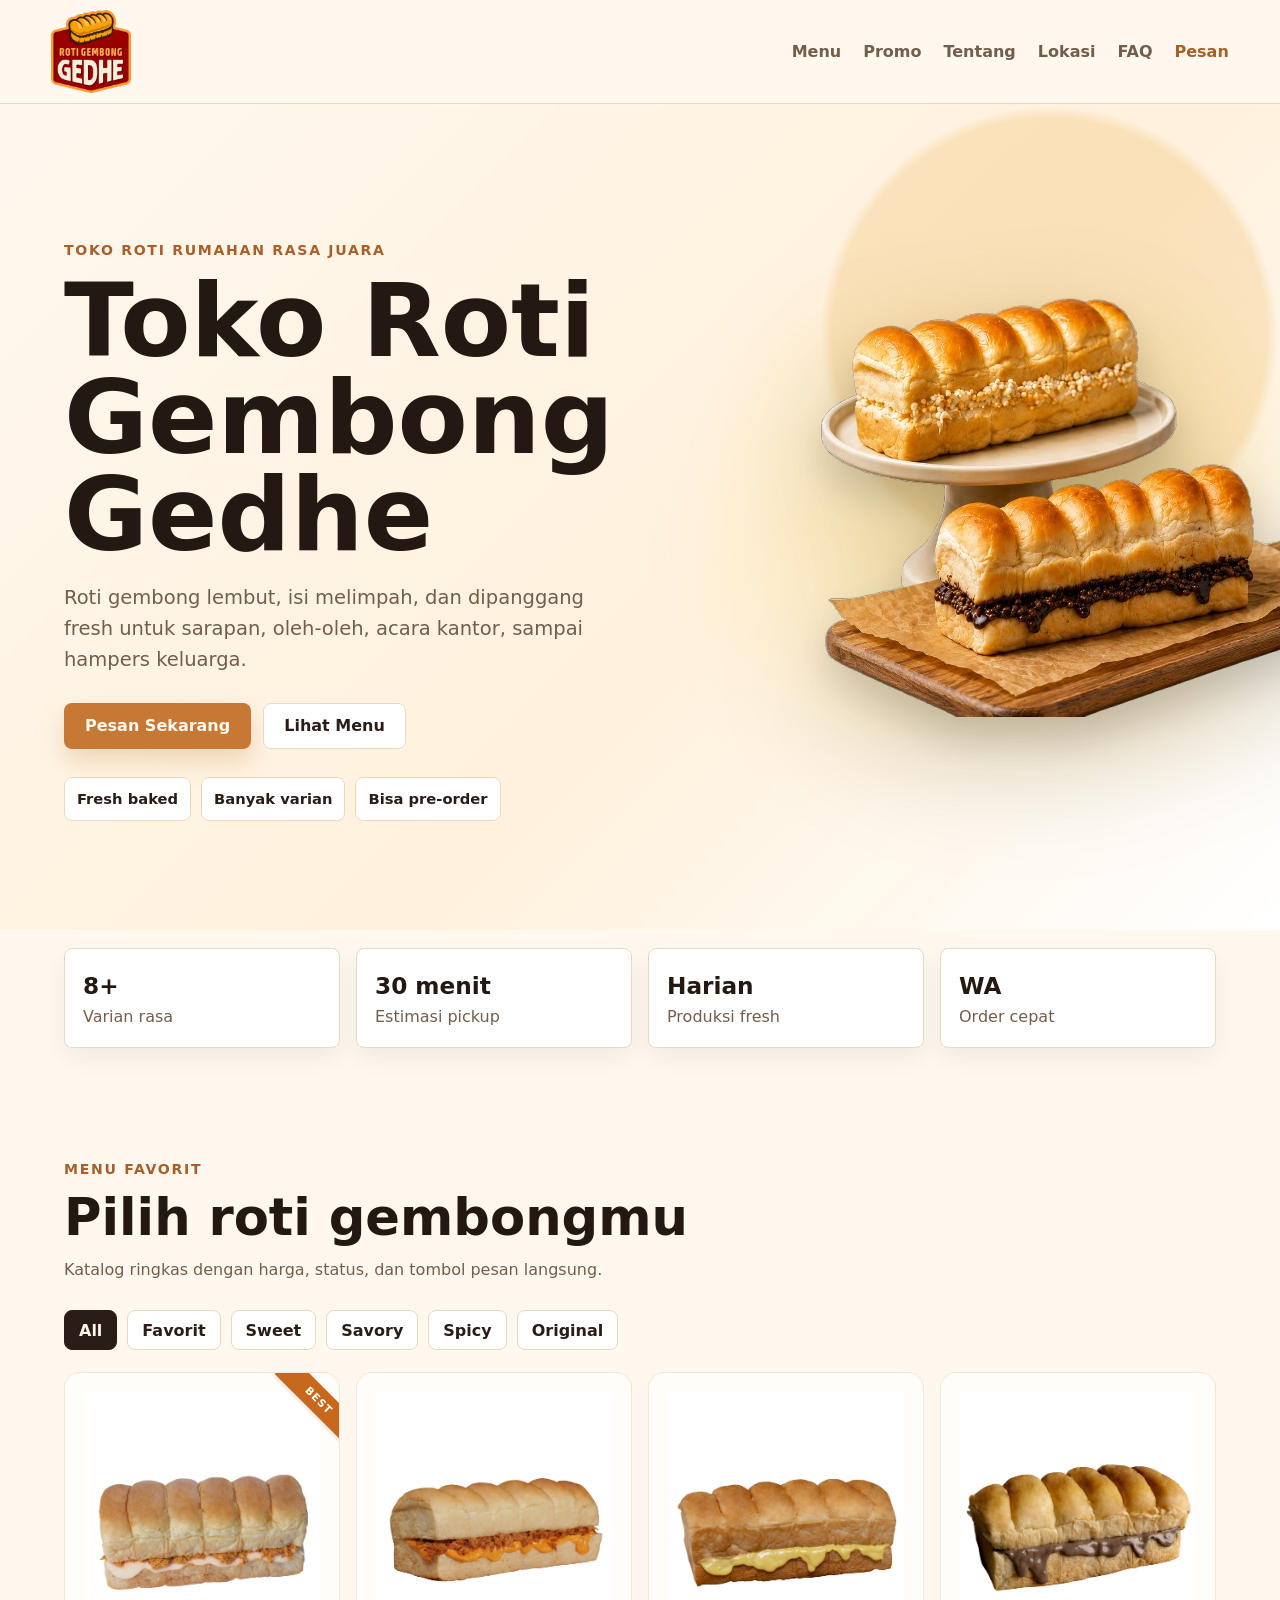
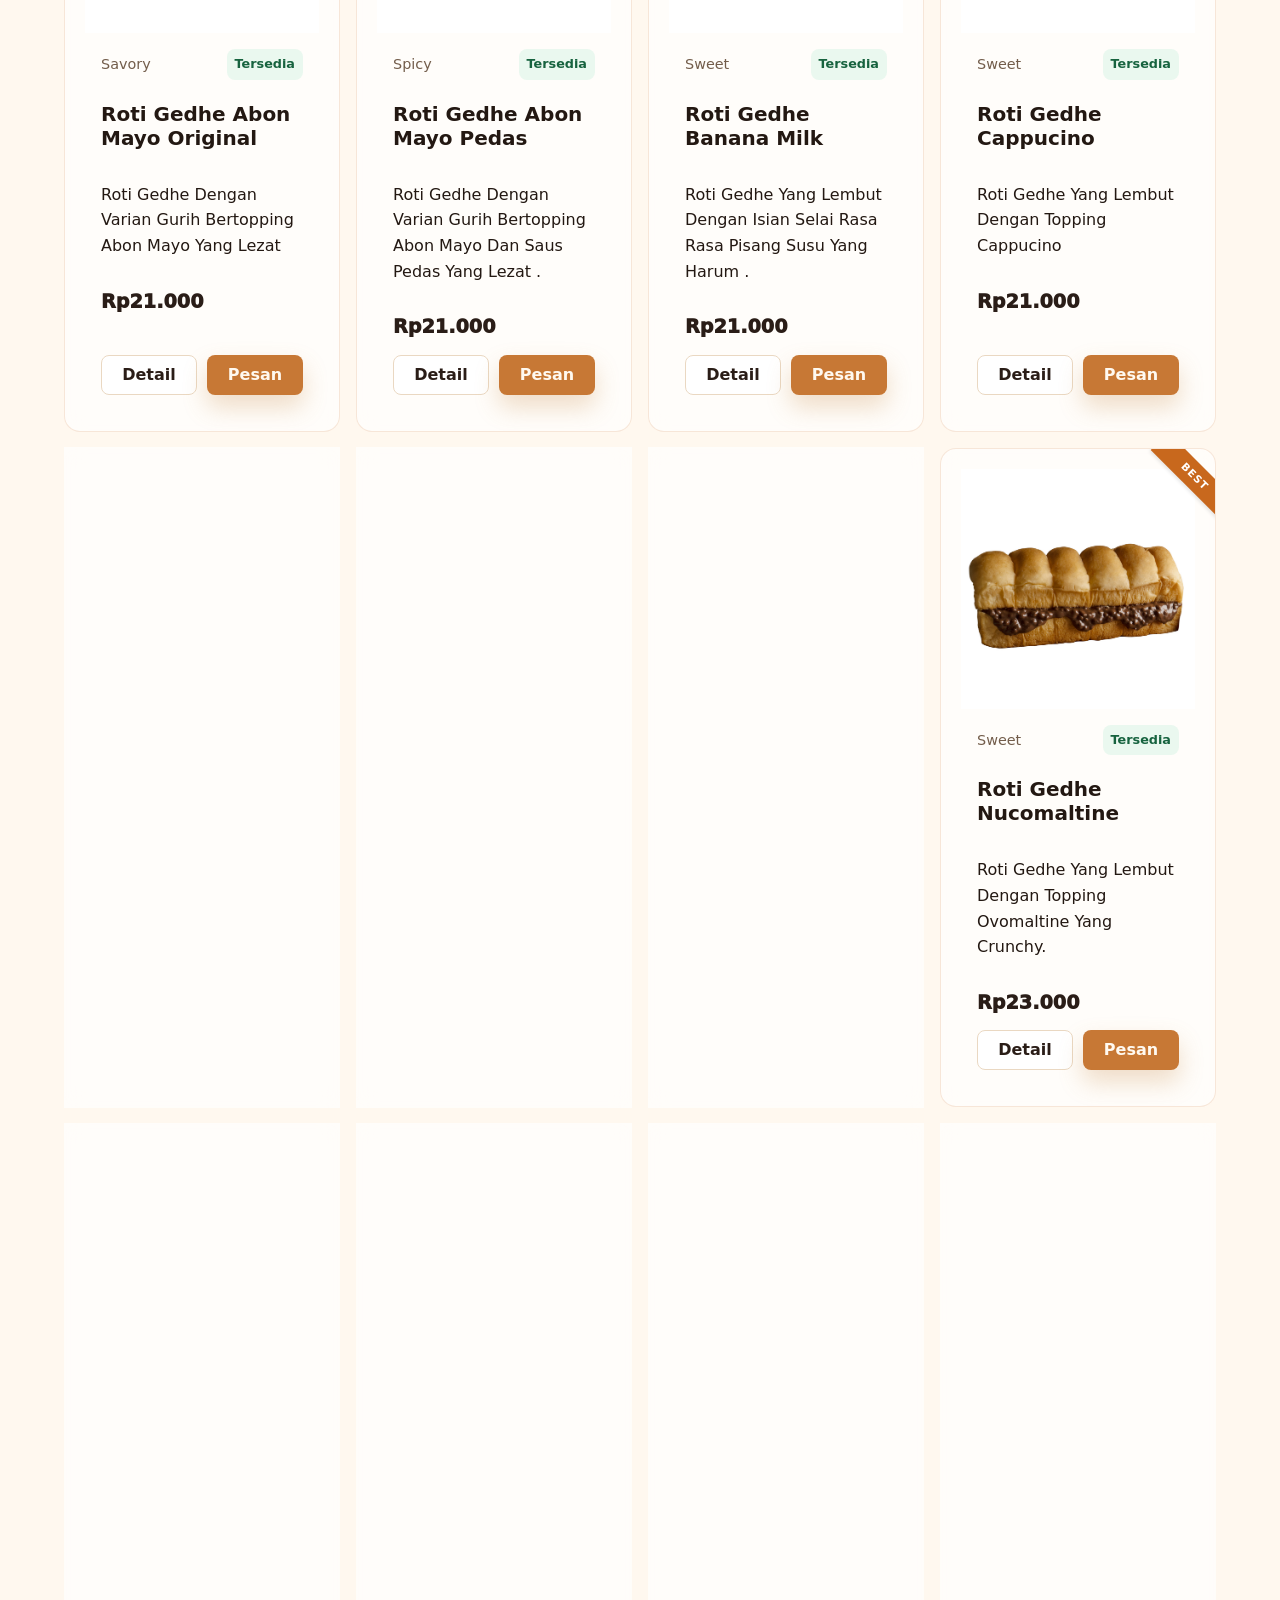
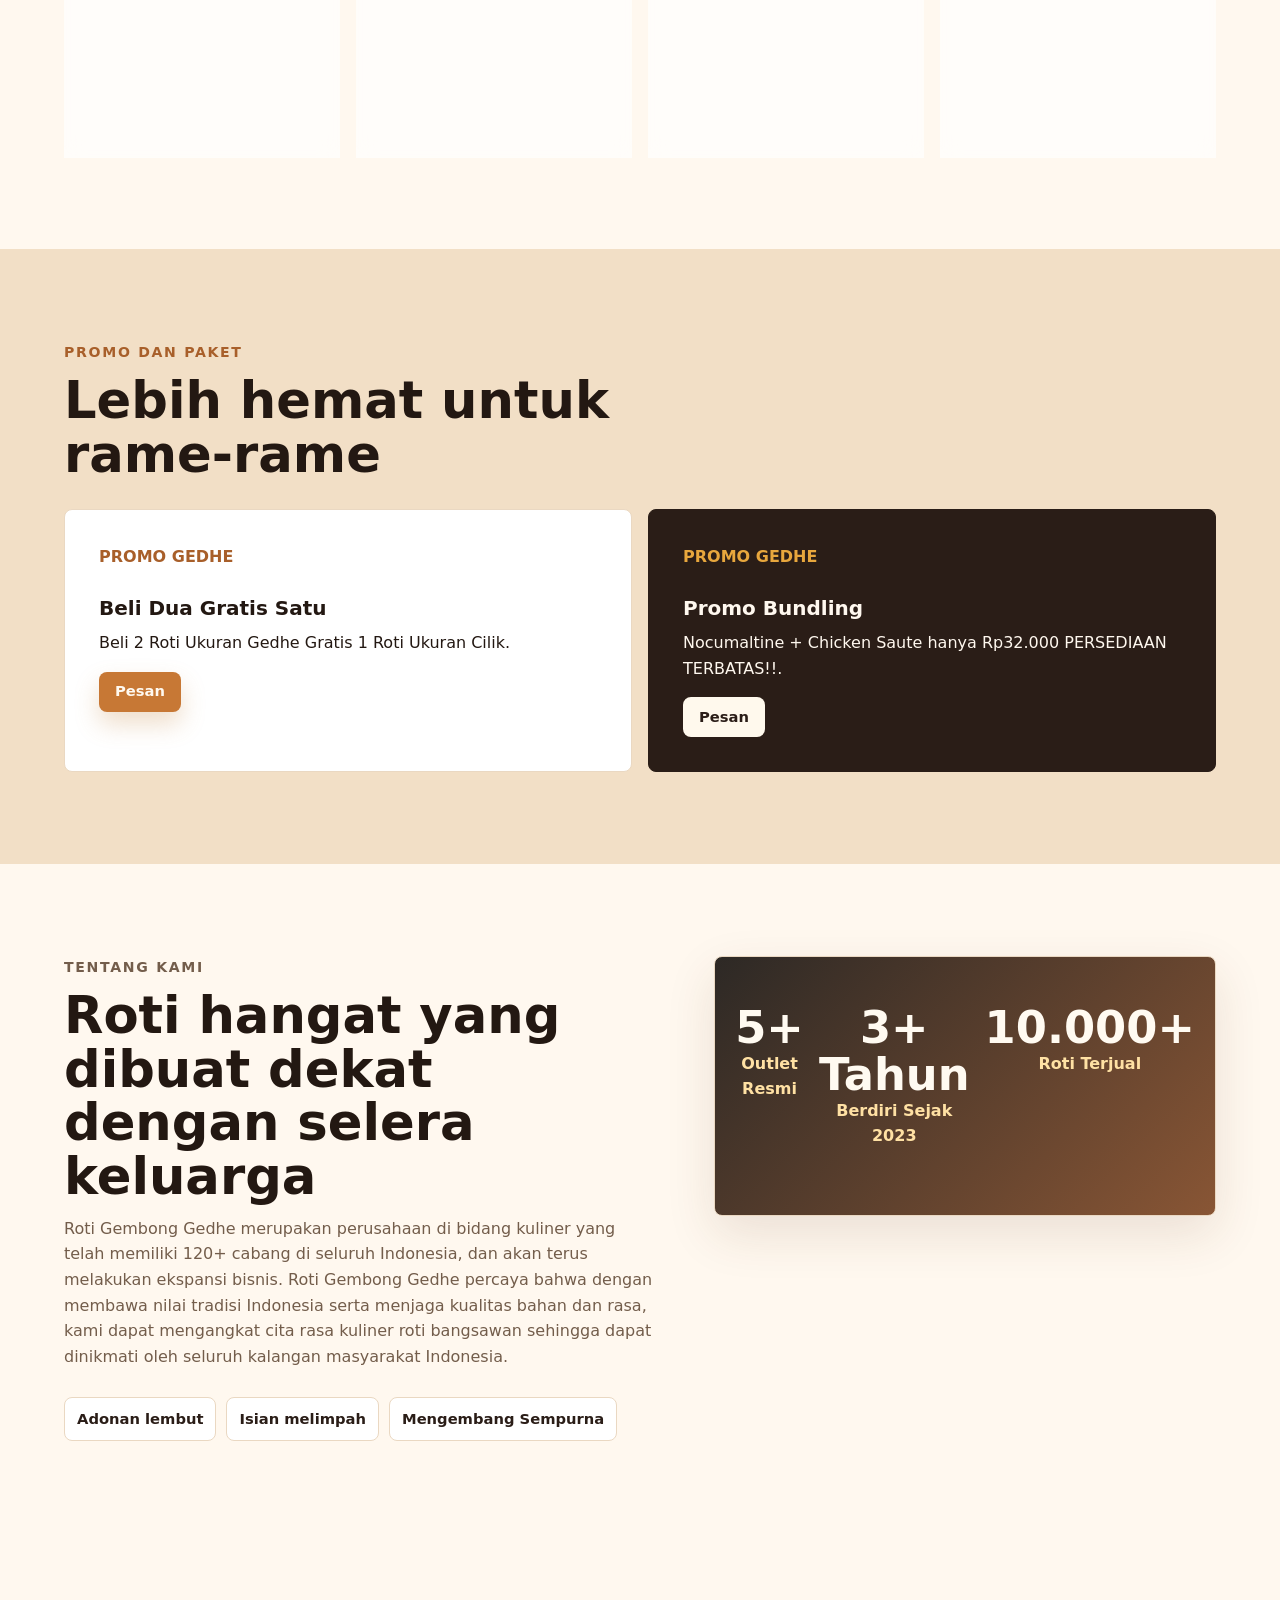
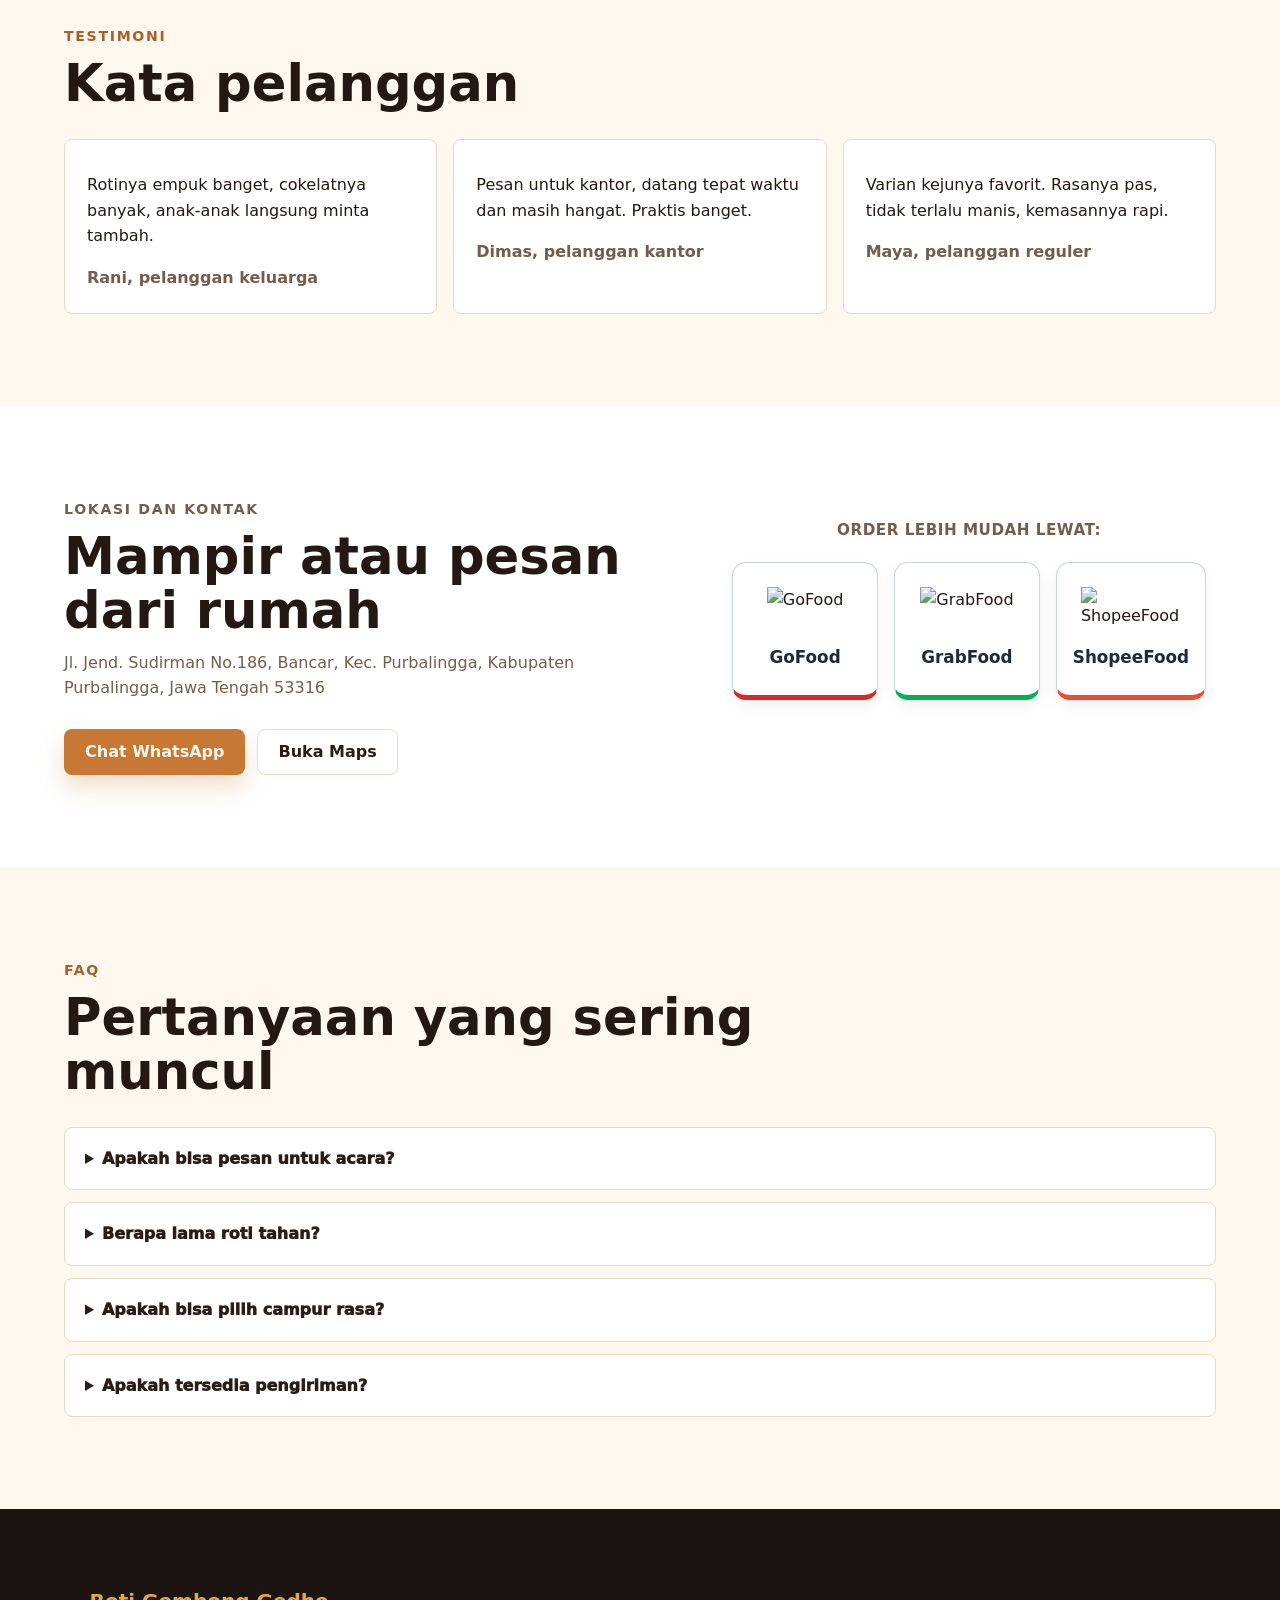
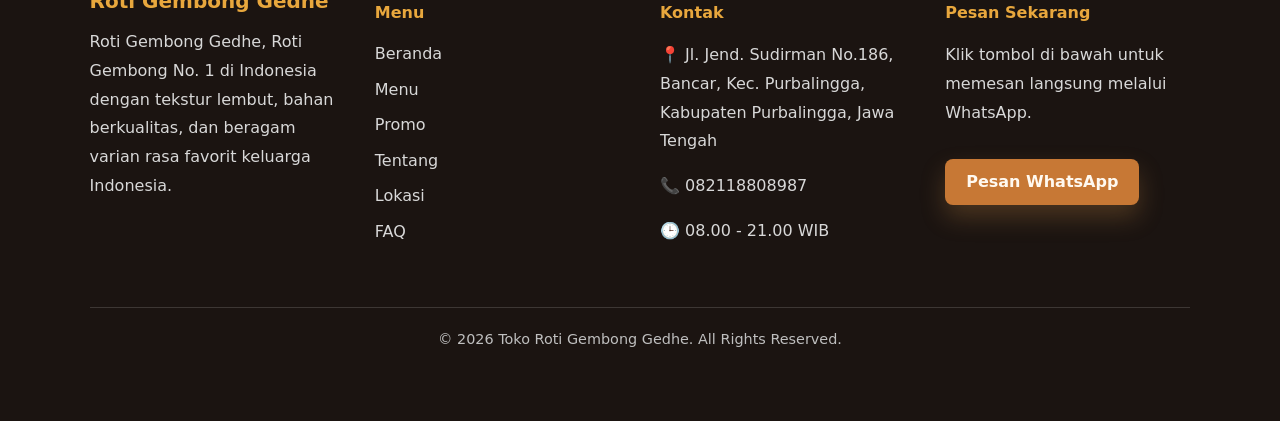
==== commit 8bbfe88c: "ketiga" ====
--- a/landingpage/index.html
+++ b/landingpage/index.html
@@ -68,15 +68,13 @@
           </div>
         </div>
 
-      <div><class="hero-visual" aria-label="Ilustrasi roti sobek gembong dengan topping melimpah">
+      <div class="hero-visual" aria-label="Ilustrasi roti sobek gembong dengan topping melimpah">
           <div class="bread-scene">  
             <div class="hero-image">
-              <!-- <div class="glow"> -->
               <img src="images/hero-roti.png" alt="Roti Gembong" class="roti">
             </div>
           </div>
-          </div> 
-        </div></div>
+        </div>
       </section>
 
       <section class="section compact" aria-label="Ringkasan layanan">
@@ -109,6 +107,7 @@
 
         <div class="filter-bar" aria-label="Filter kategori produk">
           <button class="filter-chip active" type="button" data-filter="All">All</button>
+          <button class="filter-chip" type="button" data-filter="Favorit">Favorit</button>
           <button class="filter-chip" type="button" data-filter="Sweet">Sweet</button>
           <button class="filter-chip" type="button" data-filter="Savory">Savory</button>
           <button class="filter-chip" type="button" data-filter="Spicy">Spicy</button>
@@ -185,7 +184,7 @@
 </div> -->
  <div class="map-card stats-map-card" aria-label="Statistik Toko Roti">
   <div class="map-stat-item">
-    <strong>120+</strong>
+    <strong>5+</strong>
     <span>Outlet Resmi</span>
   </div>
   <div class="map-stat-item">
@@ -193,8 +192,8 @@
     <span>Berdiri Sejak 2023</span>
   </div>
   <div class="map-stat-item">
-    <strong>100%</strong>
-    <span>Halal & Higenis</span>
+    <strong>10.000+</strong>
+    <span>Roti Terjual</span>
   </div>
 </div>
       </section>
@@ -235,18 +234,22 @@
 <div class="standalone-apps-container">
   <p class="apps-title">Order Lebih Mudah Lewat:</p>
   <div class="apps-standalone-list">
-    <a href="https://gofood.co.id/xxx-roti-gembong-gedhe" target="_blank" rel="noreferrer" class="app-box-item gofood-box">
+    
+    <a href="#" target="_blank" rel="noreferrer" class="app-box-item gofood-box">
       <img src="logo-gofood-baru.webp" alt="GoFood" class="local-app-logo">
       <span>GoFood</span>
     </a>
-    <a href="https://food.grab.com/id/id/restaurant/xxx" target="_blank" rel="noreferrer" class="app-box-item grabfood-box">
+
+    <a href="#" target="_blank" rel="noreferrer" class="app-box-item grabfood-box">
       <img src="logo-grabfood.png" alt="GrabFood" class="local-app-logo">
       <span>GrabFood</span>
     </a>
-   <a href="https://shopeefood.co.id" target="_blank" rel="noreferrer" class="app-box-item shopeefood-box">
+
+    <a href="#" target="_blank" rel="noreferrer" class="app-box-item shopeefood-box">
       <img src="shopee-food-logo.png" alt="ShopeeFood" class="local-app-logo">
       <span>ShopeeFood</span>
     </a>
+
   </div>
 </div>
 </section>
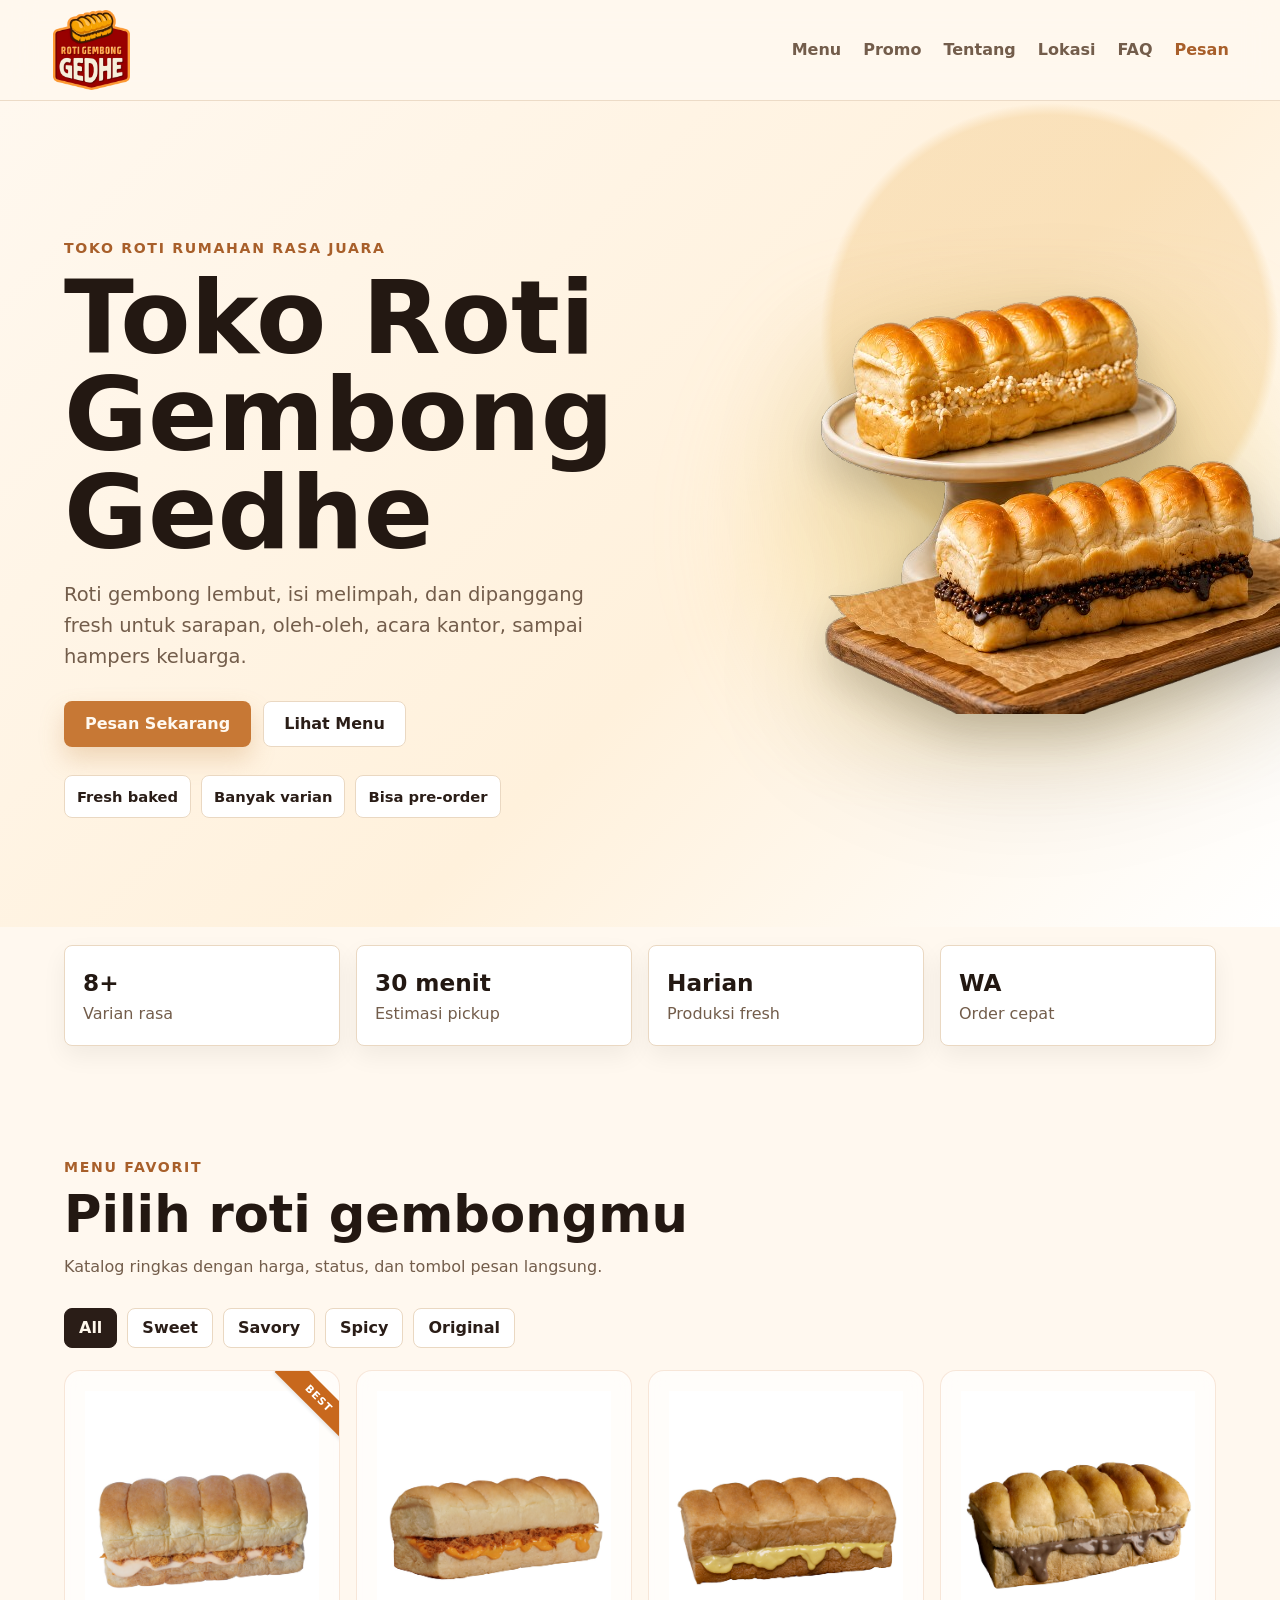
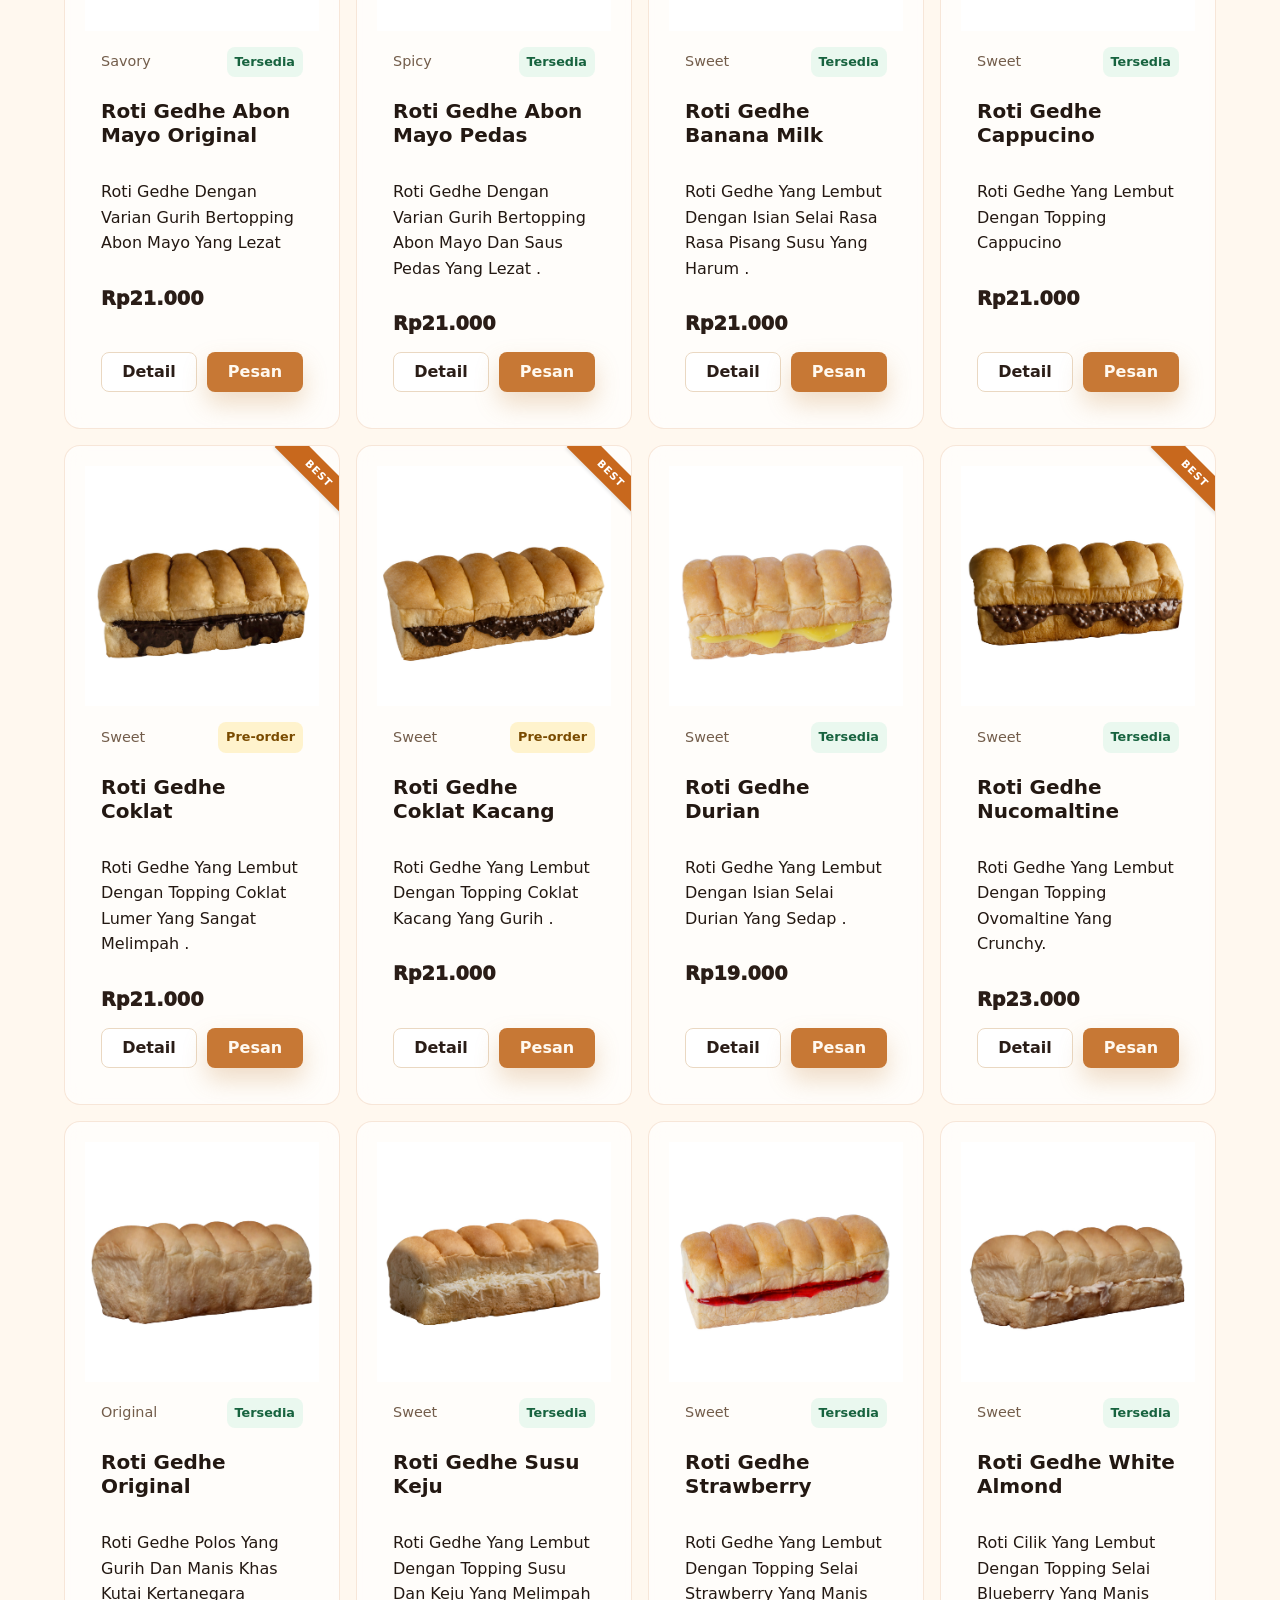
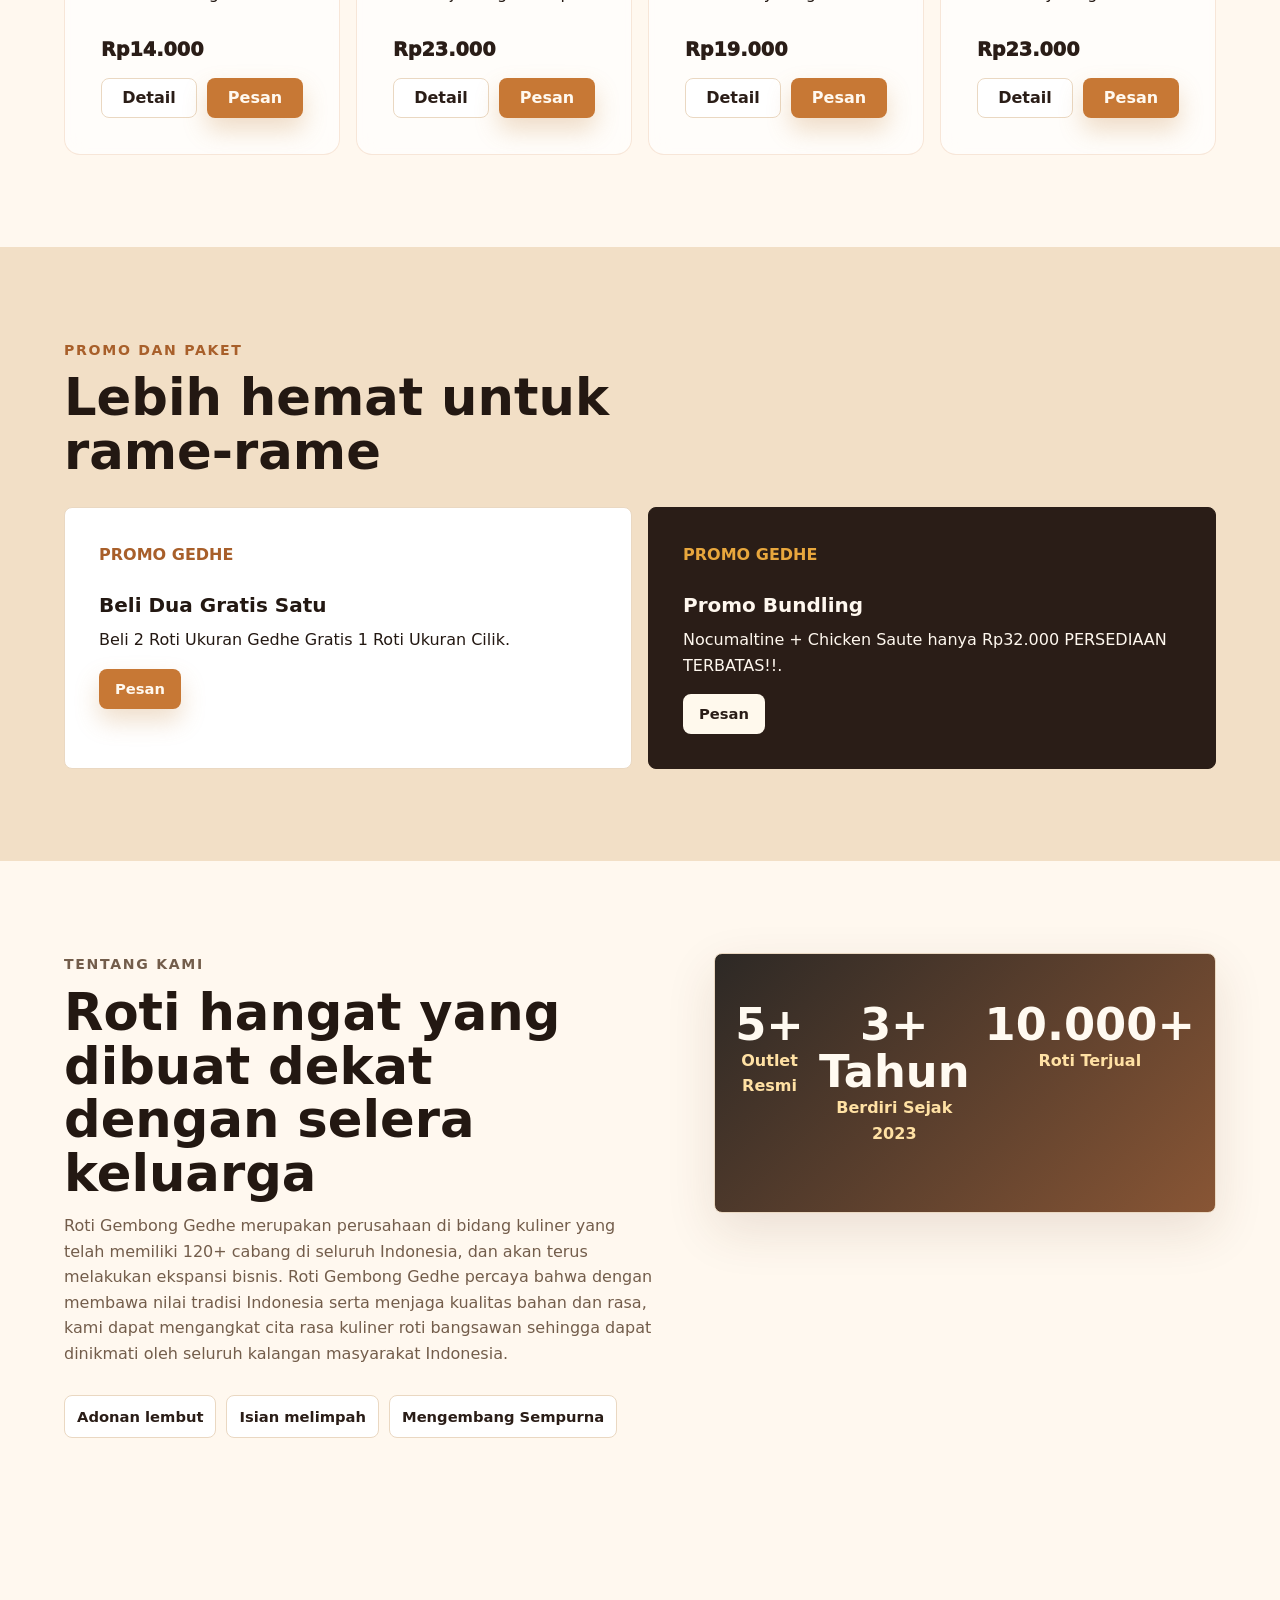
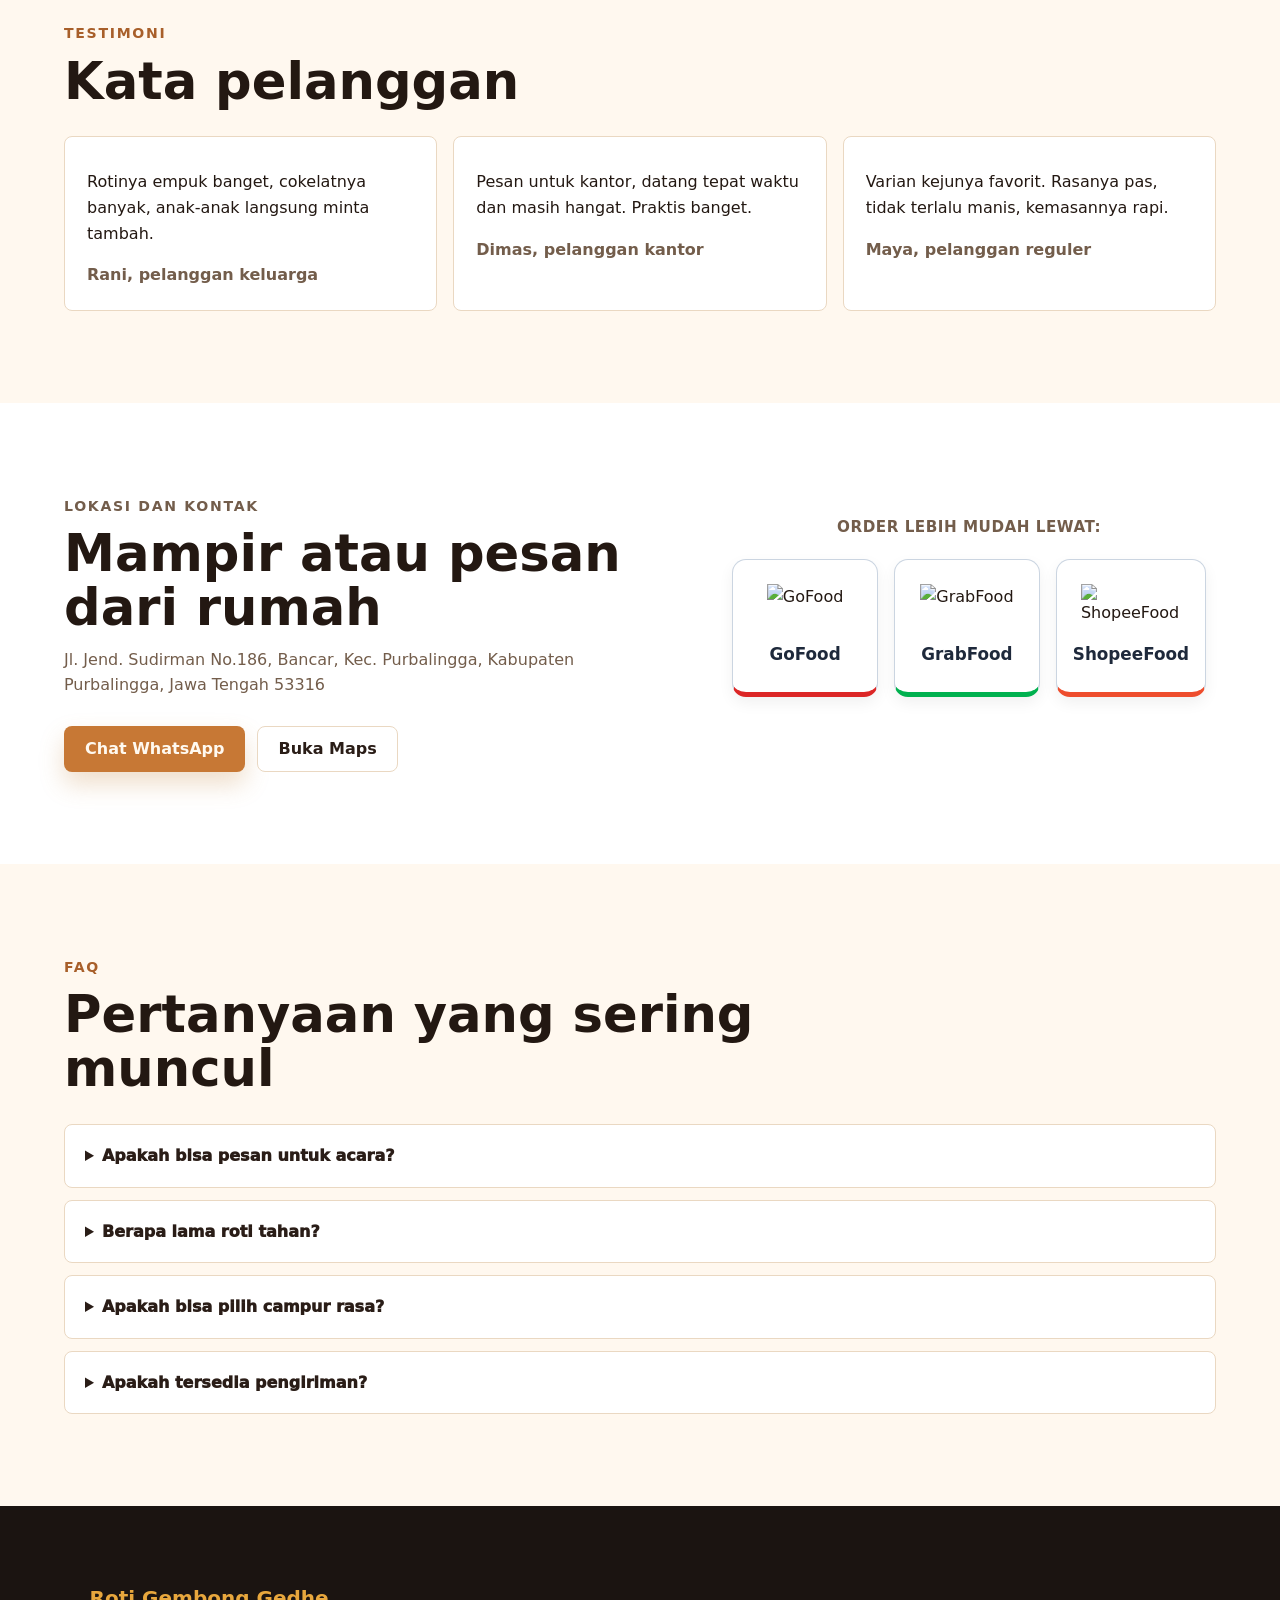
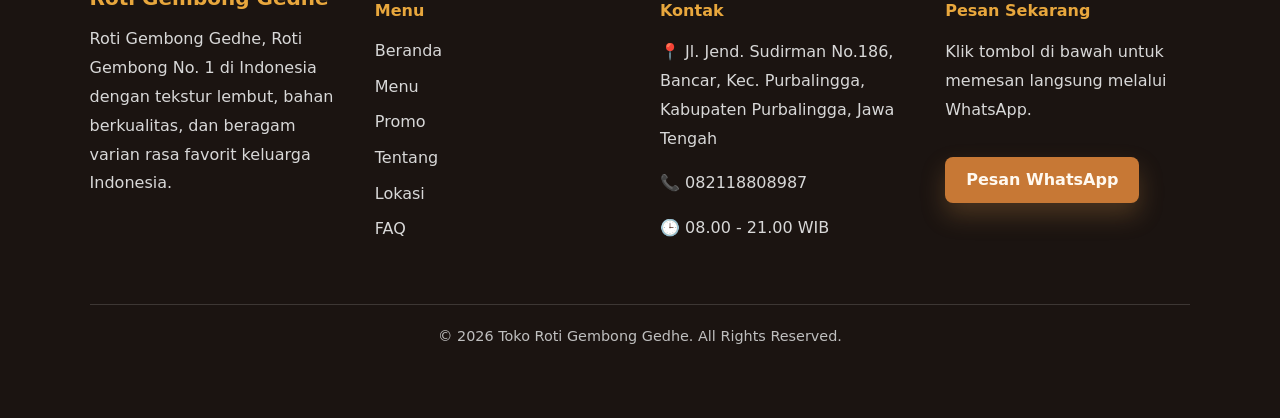
==== commit 09c49db3: "agaiin" ====
--- a/landingpage/index.html
+++ b/landingpage/index.html
@@ -107,7 +107,6 @@
 
         <div class="filter-bar" aria-label="Filter kategori produk">
           <button class="filter-chip active" type="button" data-filter="All">All</button>
-          <button class="filter-chip" type="button" data-filter="Favorit">Favorit</button>
           <button class="filter-chip" type="button" data-filter="Sweet">Sweet</button>
           <button class="filter-chip" type="button" data-filter="Savory">Savory</button>
           <button class="filter-chip" type="button" data-filter="Spicy">Spicy</button>
--- a/landingpage/styles.css
+++ b/landingpage/styles.css
@@ -19,6 +19,7 @@
 
 html {
   scroll-behavior: smooth;
+  overflow-x: hidden;
 }
 
 body {
@@ -27,6 +28,8 @@
   color: var(--ink);
   font-family: Inter, ui-sans-serif, system-ui, -apple-system, BlinkMacSystemFont, "Segoe UI", sans-serif;
   line-height: 1.6;
+  overflow-x: hidden;
+  width: 100%;
 }
 
 a {
@@ -894,7 +897,7 @@
   }
 
   .site-header {
-    align-items: flex-start;
+    align-items: center;
   }
 
   .site-nav {
@@ -950,13 +953,17 @@
   }
 
   .stats-grid,
-  .product-grid,
   .promo-grid,
   .testimonial-grid,
   .dialog-content {
     grid-template-columns: 1fr;
   }
 
+  .product-grid {
+    grid-template-columns: repeat(2, minmax(0, 1fr));
+    gap: 12px;
+  }
+
   .product-actions {
     grid-template-columns: 1fr;
   }
@@ -987,6 +994,22 @@
 
   .button {
     width: 100%;
+  }
+
+  .product-art {
+    min-height: 140px;
+  }
+
+  .mini-bread {
+    height: 140px;
+  }
+
+  .product-card h3 {
+    font-size: 0.95rem;
+  }
+
+  .product-card p {
+    font-size: 0.82rem;
   }
 }
 
@@ -999,9 +1022,12 @@
 }
 .glow{
     position: absolute;
-
-    width: 450px;
-    height: 450px;
+    top: 50%;
+    left: 50%;
+    transform: translate(-50%, -50%);
+
+    width: min(450px, 90%);
+    height: min(450px, 90%);
 
     background: radial-gradient(
         circle,
@@ -1064,14 +1090,21 @@
 
 .roti{
 
-width:320px;
-
+width:min(320px, 85vw);
+left: 0;
+right: 0;
+margin: 0 auto;
+
+}
+
+.hero-image{
+width: 100%;
 }
 
 .glow{
 
-width:300px;
-height:300px;
+width: min(300px, 85%);
+height: min(300px, 85%);
 
 }
 
@@ -1099,12 +1132,17 @@
 }
 .gembong{
     width: 80px;
-    height: auto;
+    height: 80px;
     display: flex;
     align-items: center;
     justify-content: center;
-
-
+    overflow: hidden;
+}
+
+.gembong img {
+    width: 100%;
+    height: 100%;
+    object-fit: contain;
 }
 /* --- 1. EFEK HOVER UNTUK TOMBOL --- */
 
